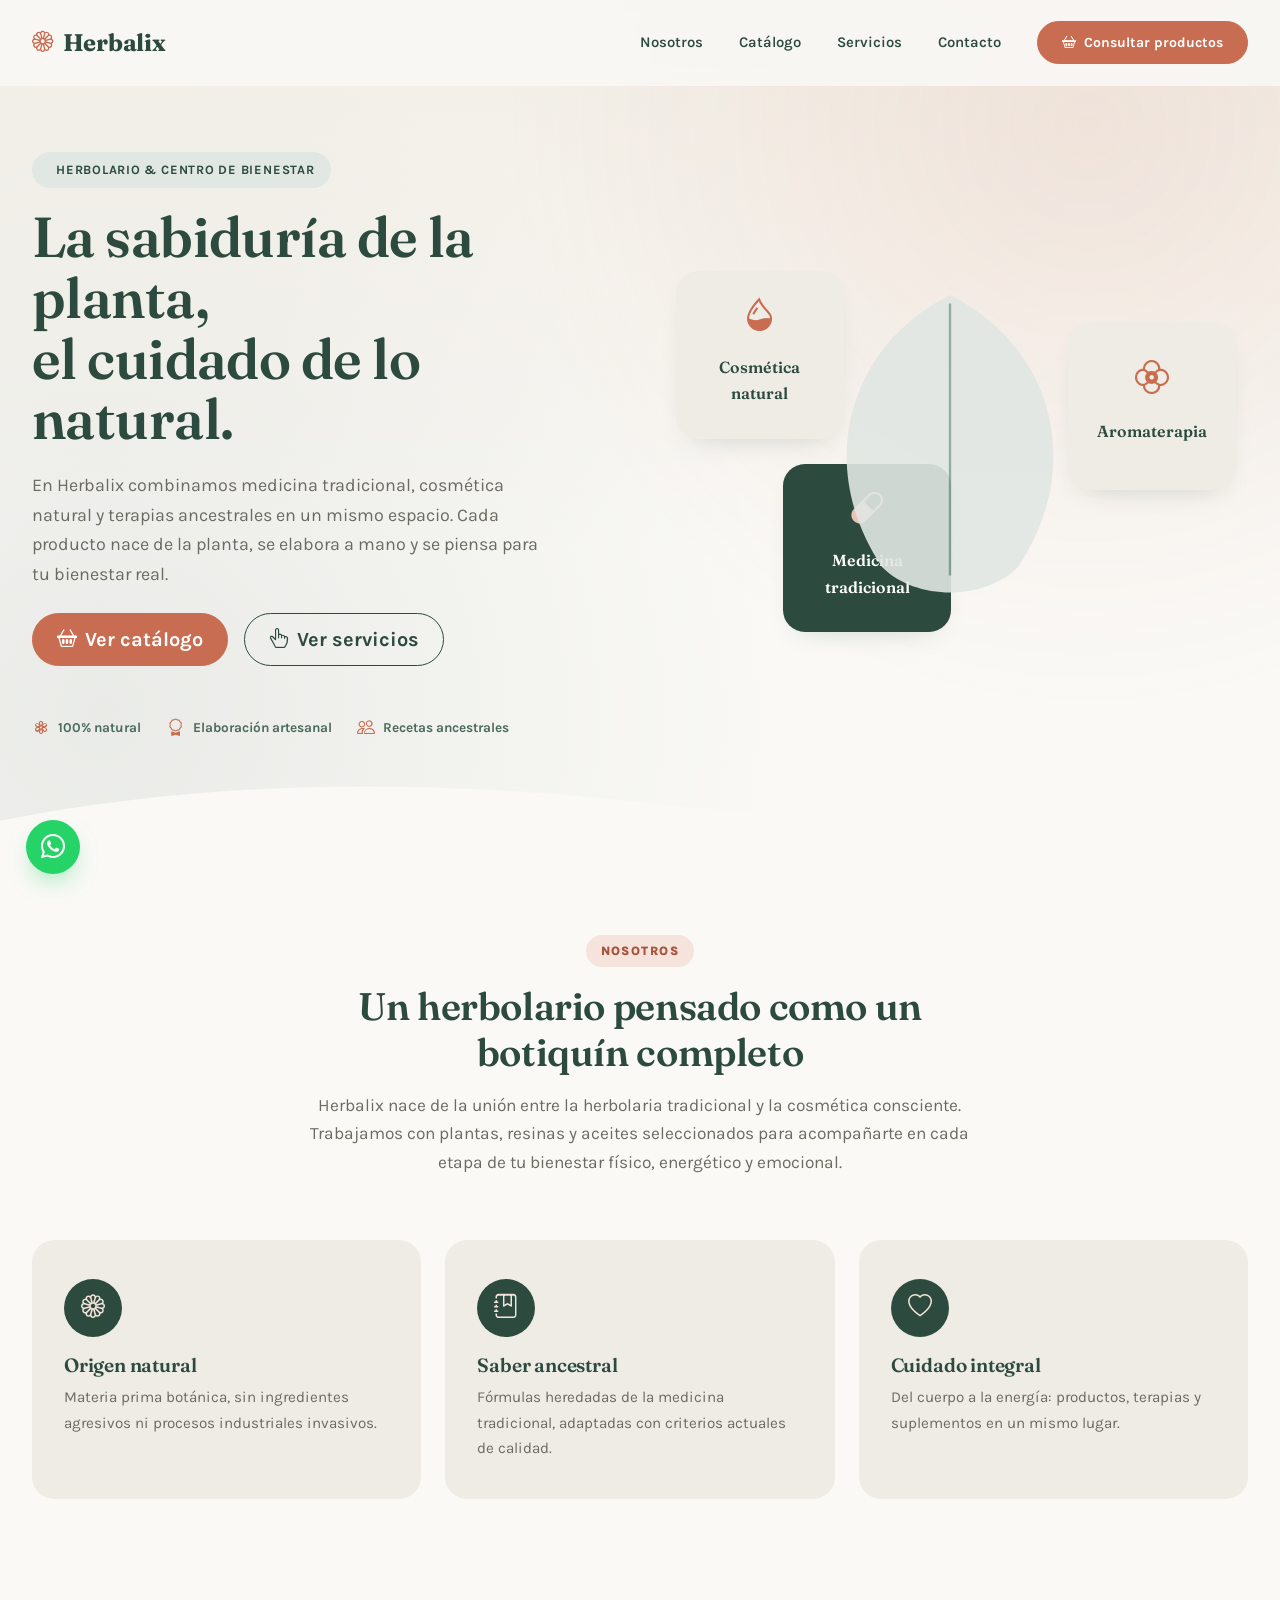
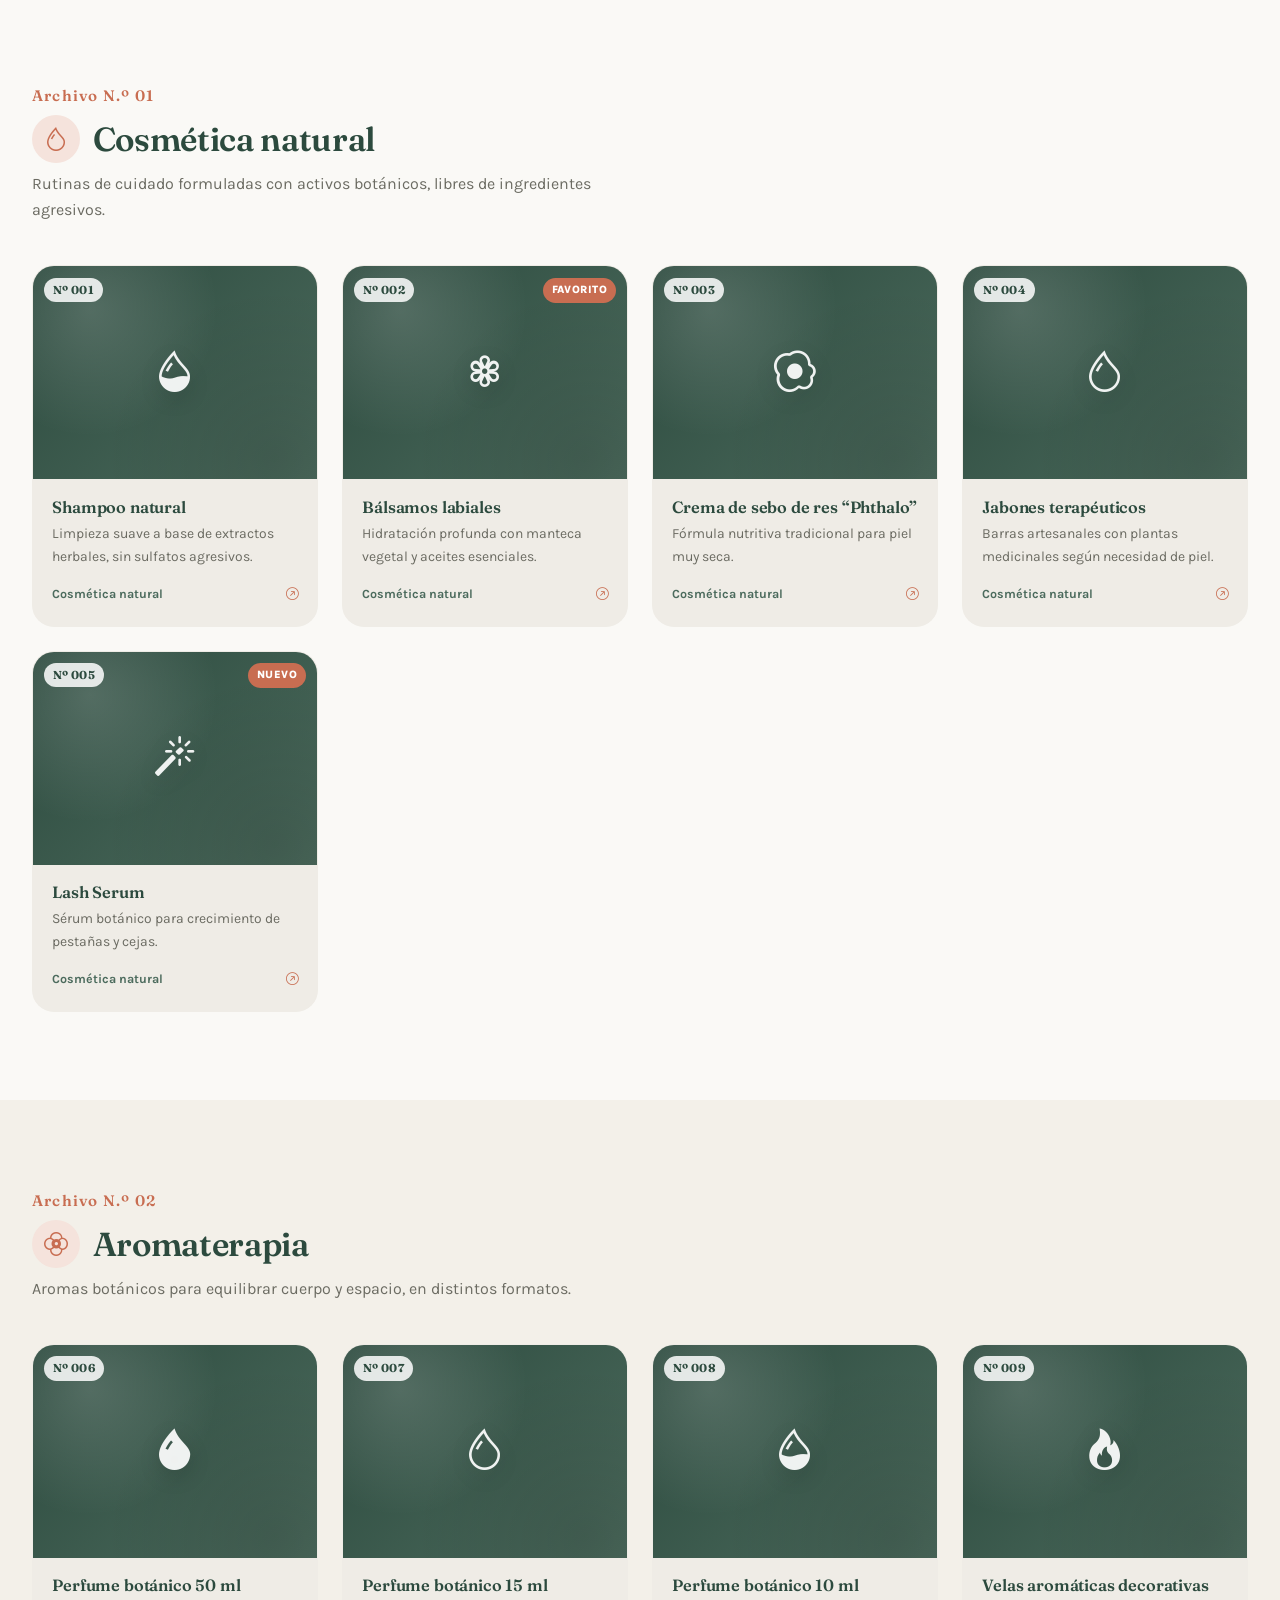
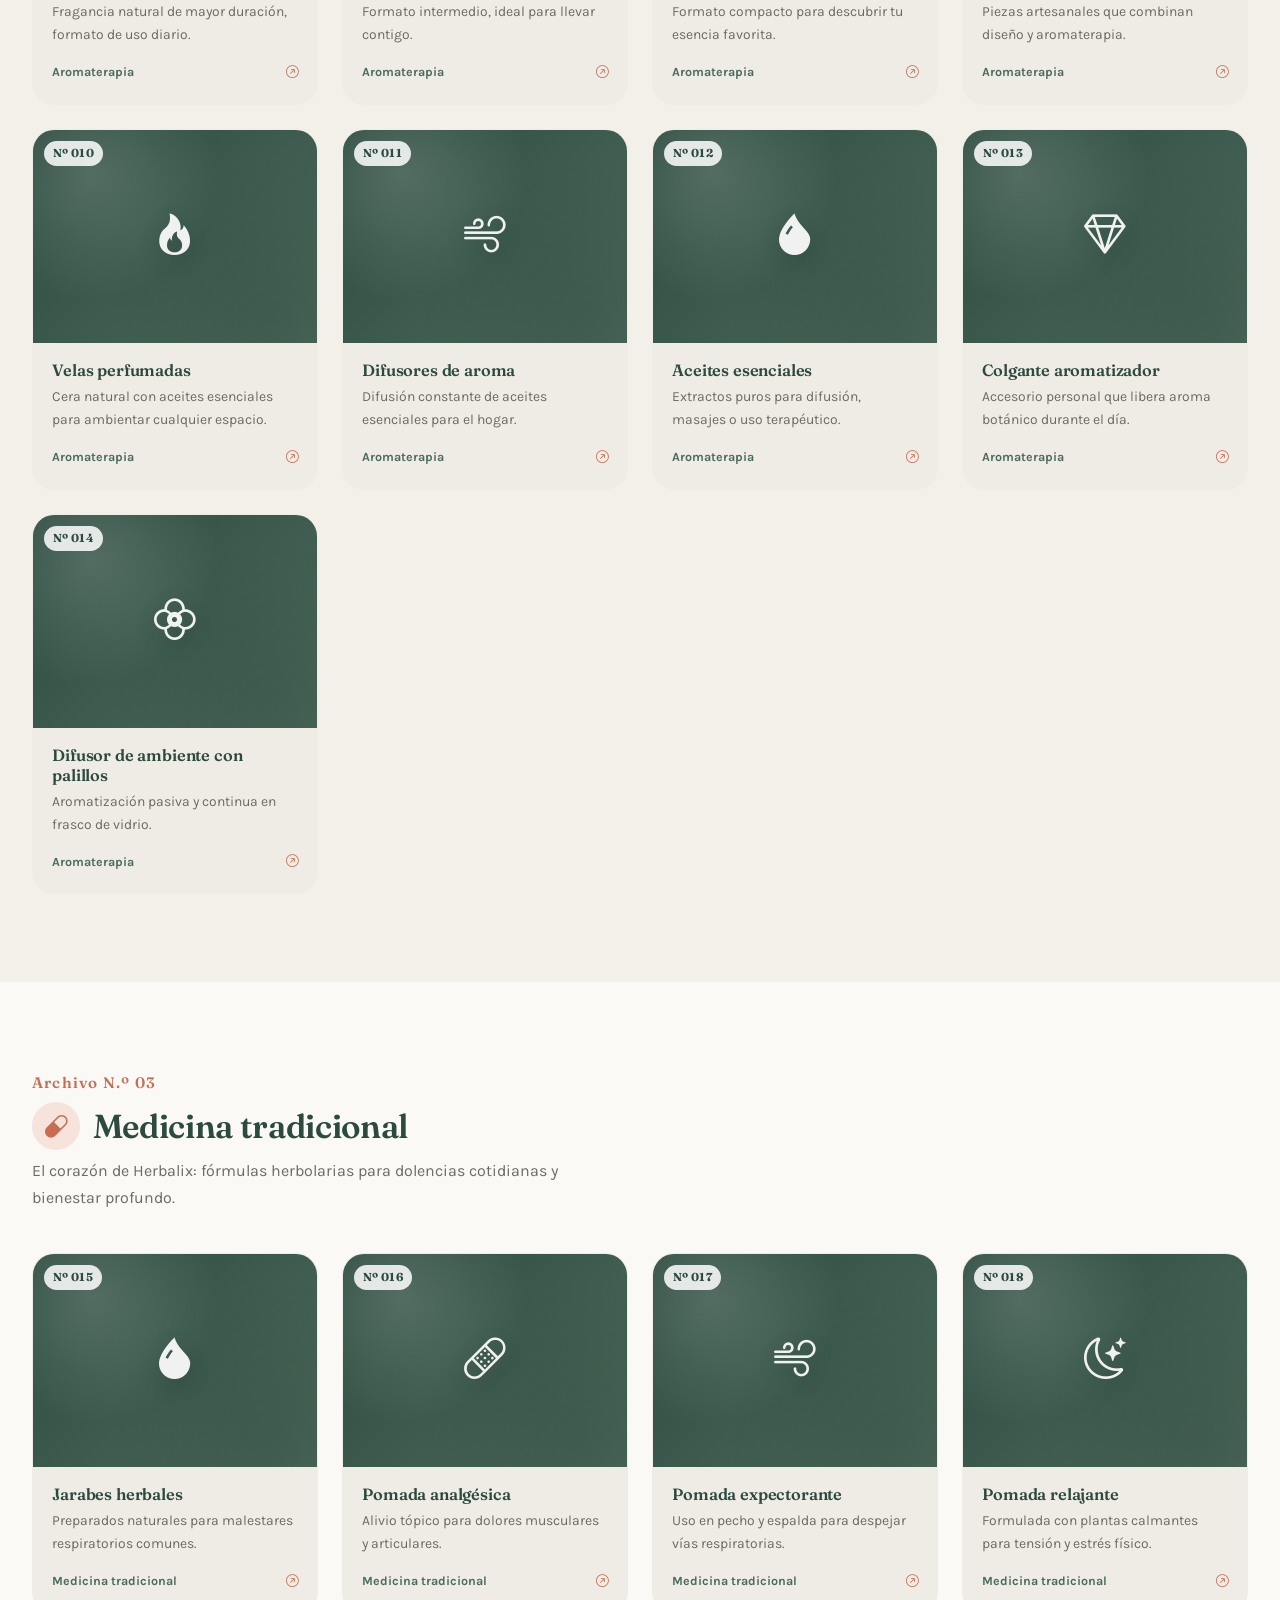
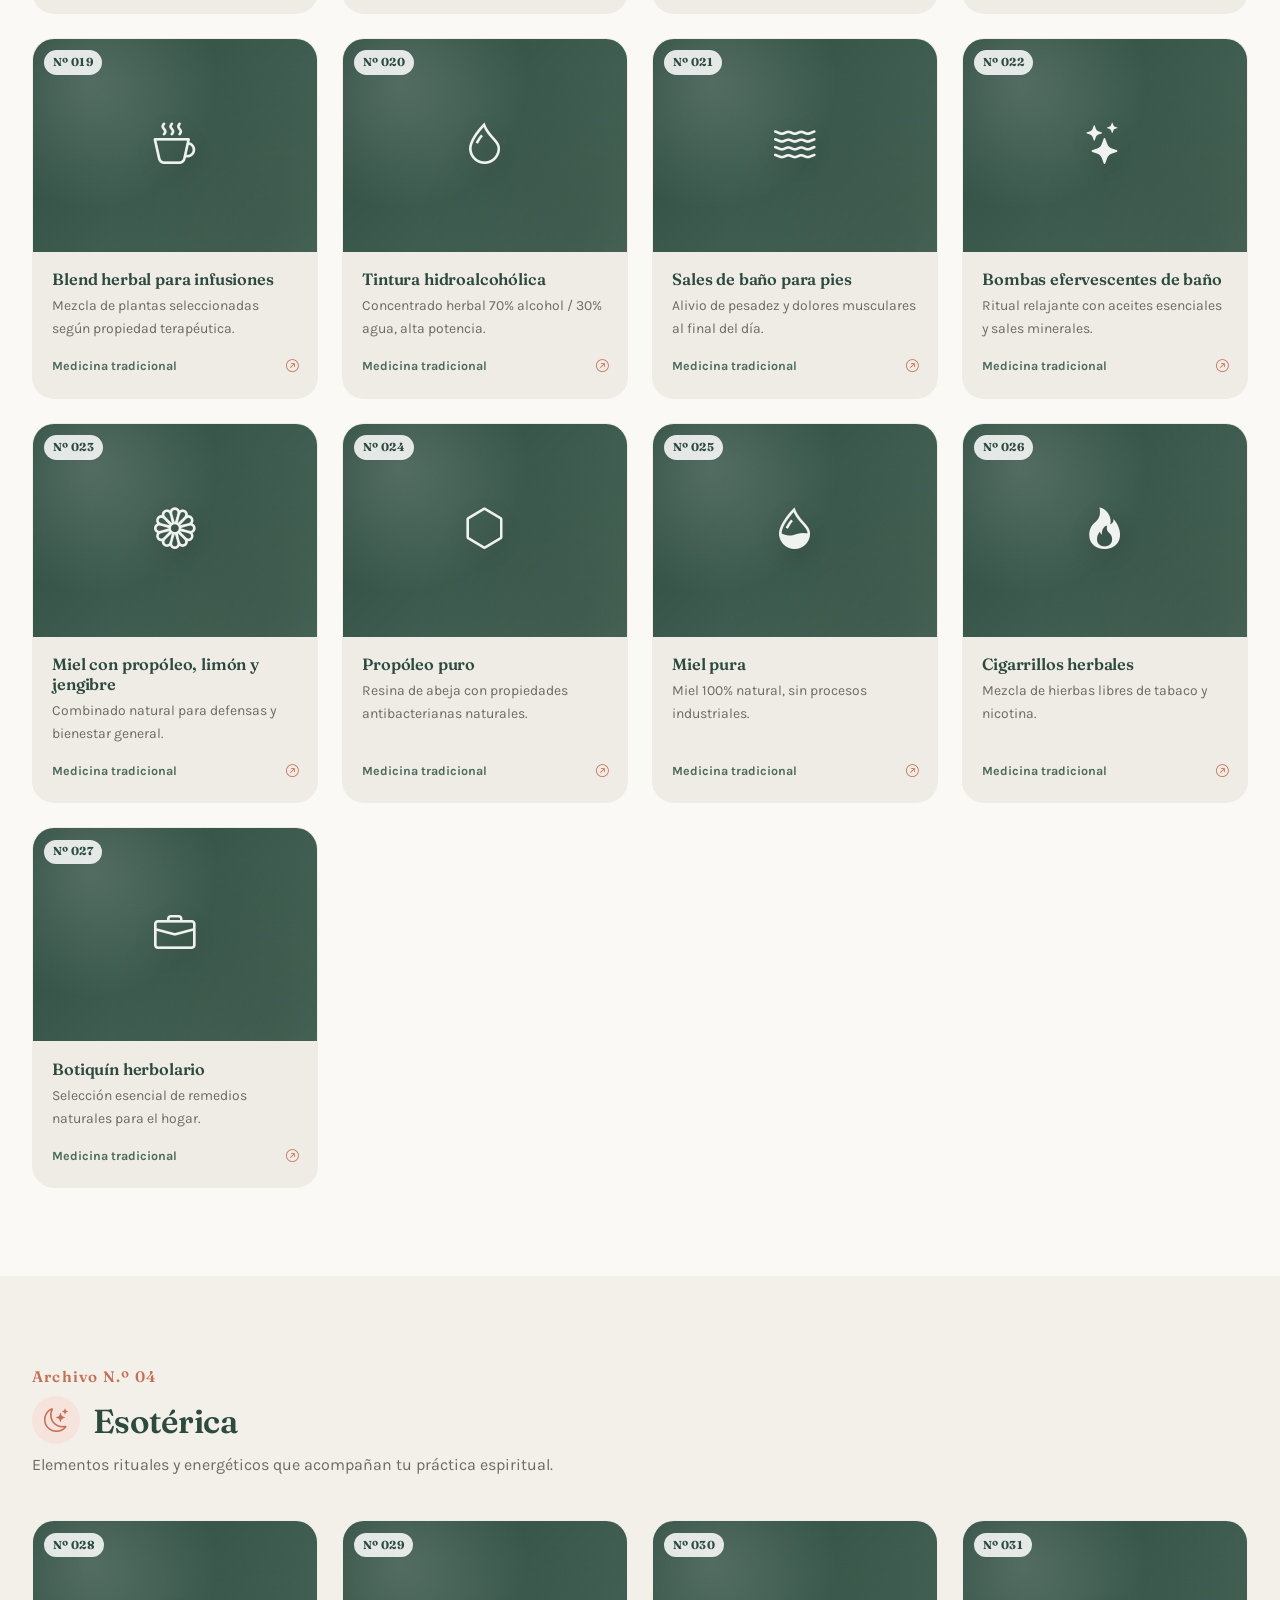
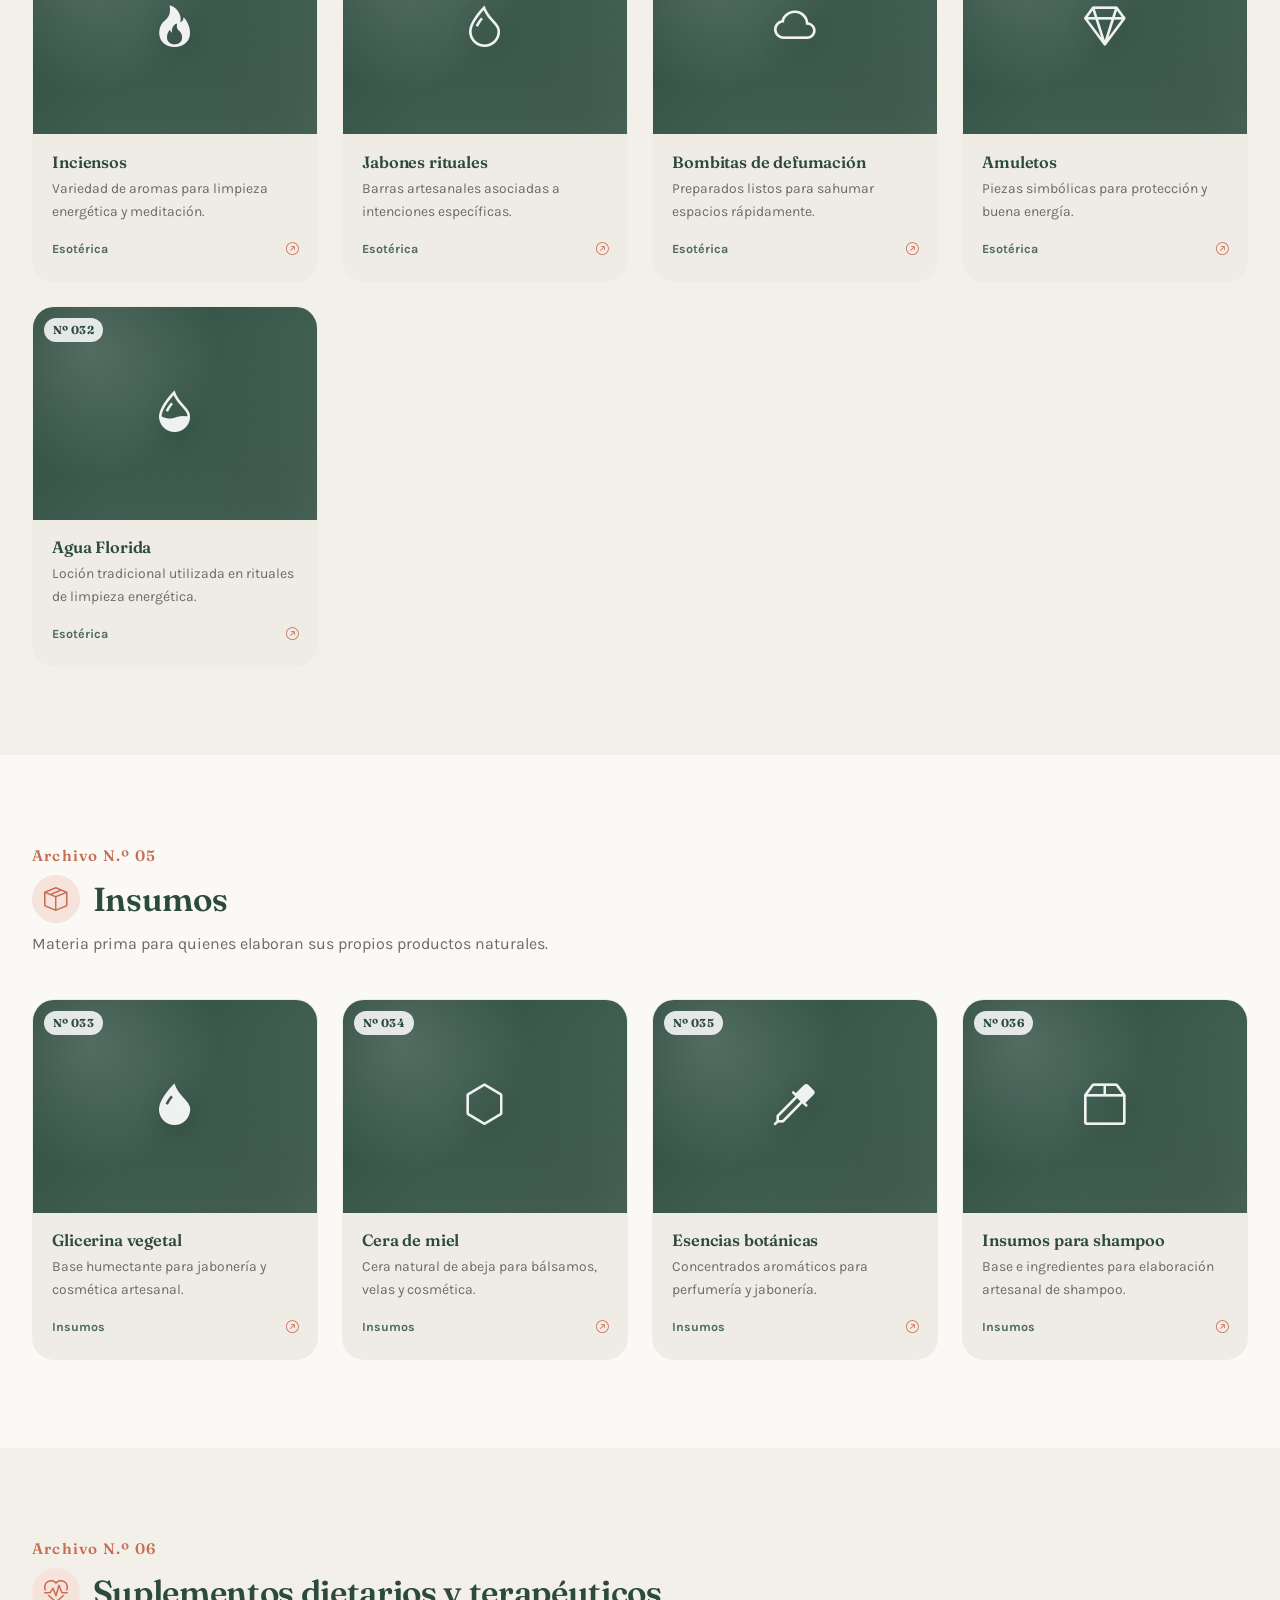
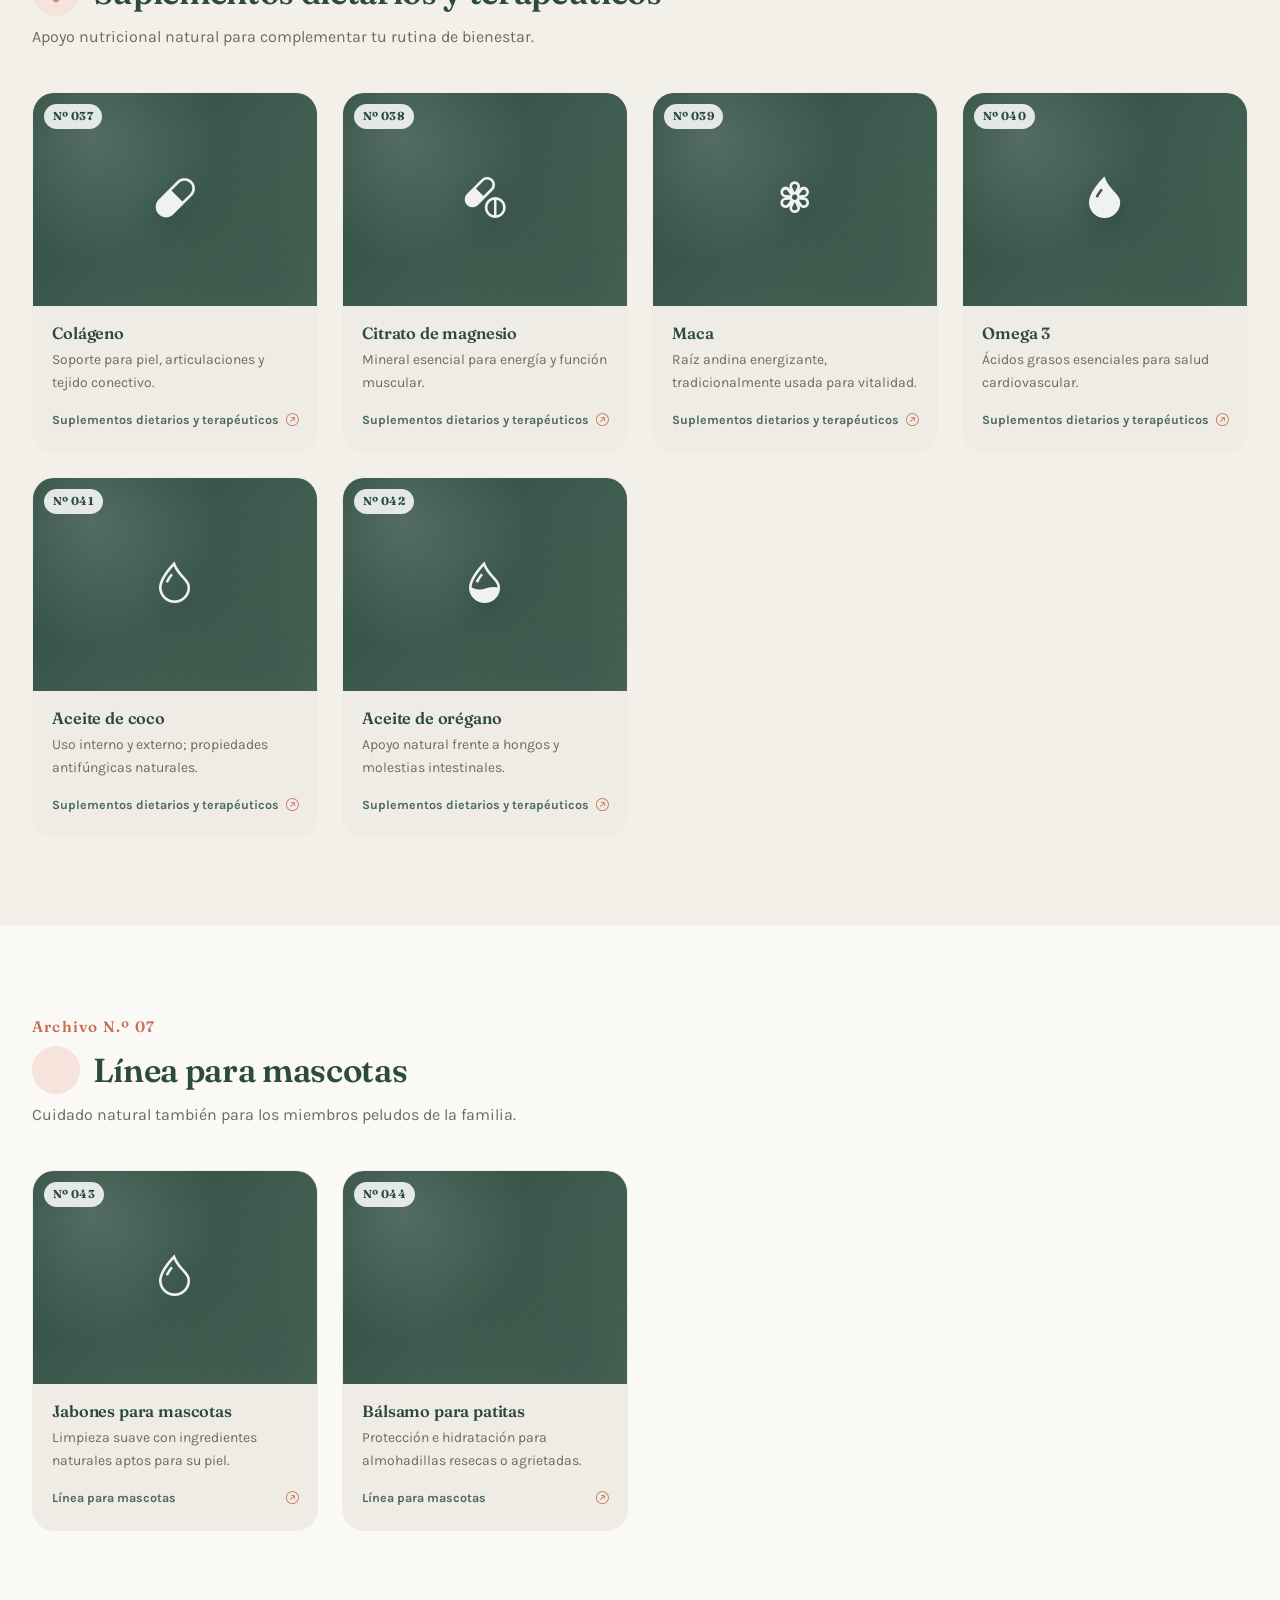
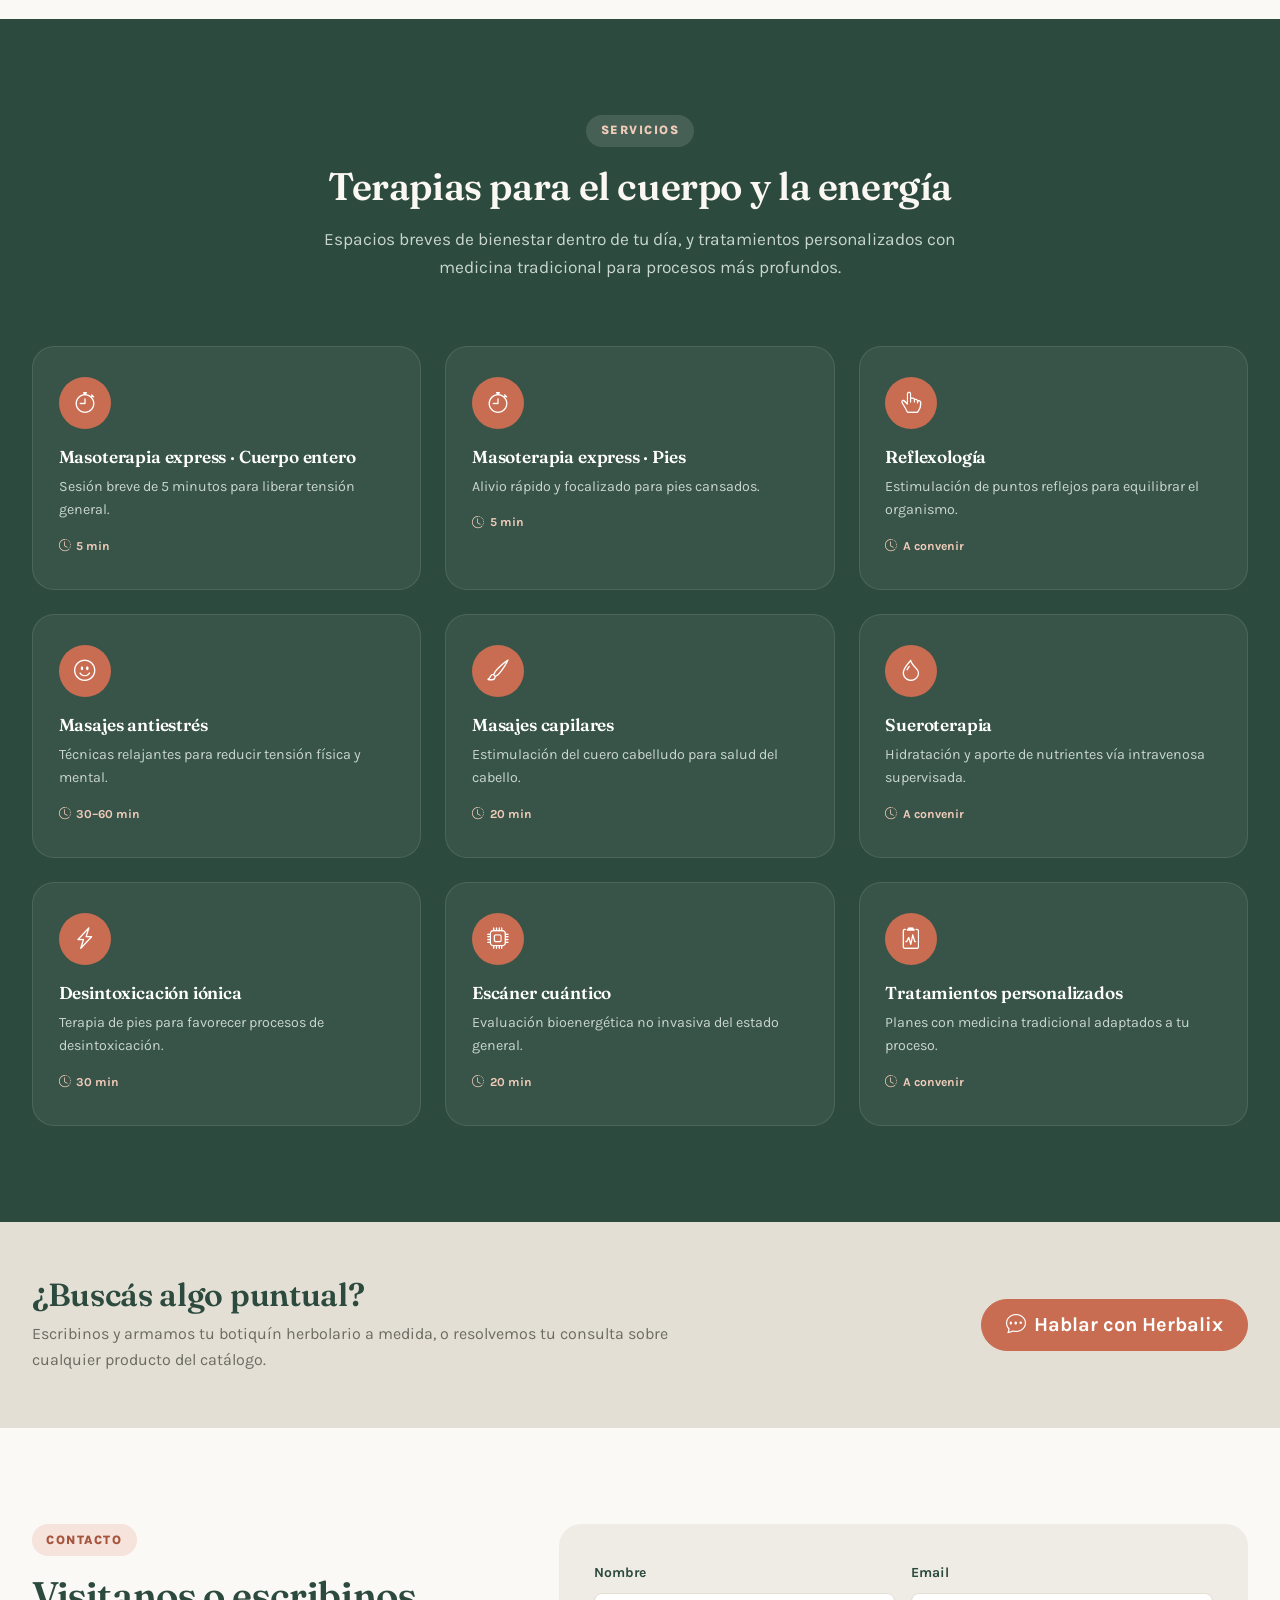
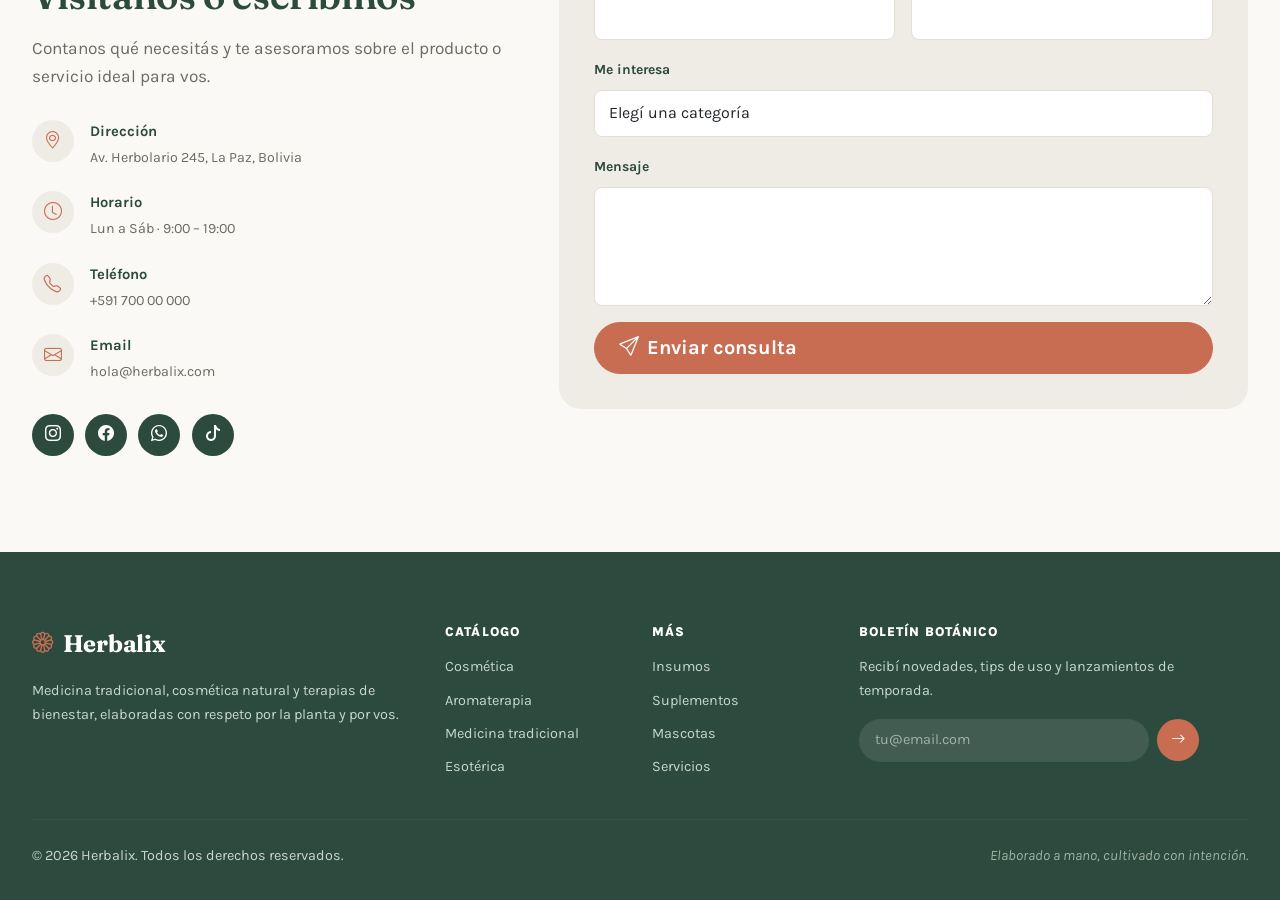
==== index.html @ 6d1c855b "se creo el sitio web una maquetacion" ====
<!DOCTYPE html>
<html lang="es">
<head>
<meta charset="UTF-8">
<meta name="viewport" content="width=device-width, initial-scale=1.0">
<title>Herbalix — Medicina Tradicional &amp; Cosmética Natural</title>
<meta name="description" content="Herbalix: cosmética natural, aromaterapia, medicina tradicional, esotérica y suplementos. Un herbolario integral para tu bienestar.">

<!-- Google Fonts -->
<link rel="preconnect" href="https://fonts.googleapis.com">
<link rel="preconnect" href="https://fonts.gstatic.com" crossorigin>
<link href="https://fonts.googleapis.com/css2?family=Fraunces:opsz,wght@9..144,300;9..144,400;9..144,500;9..144,600;9..144,700;9..144,900&family=Karla:ital,wght@0,300;0,400;0,500;0,600;0,700;1,400&display=swap" rel="stylesheet">

<!-- Bootstrap 5 -->
<link href="https://cdn.jsdelivr.net/npm/bootstrap@5.3.3/dist/css/bootstrap.min.css" rel="stylesheet">
<!-- Bootstrap Icons -->
<link rel="stylesheet" href="https://cdn.jsdelivr.net/npm/bootstrap-icons@1.11.3/font/bootstrap-icons.css">

<!-- Custom styles -->
<link rel="stylesheet" href="css/styles.css">
</head>
<body>

<!-- ============ NAV ============ -->
<nav class="navbar navbar-expand-lg fixed-top hbx-nav" id="mainNav">
  <div class="container">
    <a class="navbar-brand hbx-brand" href="#inicio">
      <i class="bi bi-flower1"></i>
      <span>Herbalix</span>
    </a>
    <button class="navbar-toggler" type="button" data-bs-toggle="collapse" data-bs-target="#navMenu" aria-label="Abrir menú">
      <span class="navbar-toggler-icon"></span>
    </button>
    <div class="collapse navbar-collapse" id="navMenu">
      <ul class="navbar-nav ms-auto align-items-lg-center gap-lg-1">
        <li class="nav-item"><a class="nav-link" href="#nosotros">Nosotros</a></li>
        <li class="nav-item dropdown">
          <a class="nav-link dropdown-toggle" href="#" role="button" data-bs-toggle="dropdown" aria-expanded="false">Catálogo</a>
          <ul class="dropdown-menu hbx-dropdown">
            <li><a class="dropdown-item" href="#cosmetica"><i class="bi bi-droplet"></i> Cosmética natural</a></li>
            <li><a class="dropdown-item" href="#aromaterapia"><i class="bi bi-flower2"></i> Aromaterapia</a></li>
            <li><a class="dropdown-item" href="#medicina"><i class="bi bi-capsule"></i> Medicina tradicional</a></li>
            <li><a class="dropdown-item" href="#esoterica"><i class="bi bi-moon-stars"></i> Esotérica</a></li>
            <li><a class="dropdown-item" href="#insumos"><i class="bi bi-box-seam"></i> Insumos</a></li>
            <li><a class="dropdown-item" href="#suplementos"><i class="bi bi-heart-pulse"></i> Suplementos</a></li>
            <li><a class="dropdown-item" href="#mascotas"><i class="bi bi-paw"></i> Mascotas</a></li>
          </ul>
        </li>
        <li class="nav-item"><a class="nav-link" href="#servicios">Servicios</a></li>
        <li class="nav-item"><a class="nav-link" href="#contacto">Contacto</a></li>
        <li class="nav-item ms-lg-3">
          <a class="btn hbx-btn-accent btn-sm" href="#contacto">
            <i class="bi bi-basket2"></i> Consultar productos
          </a>
        </li>
      </ul>
    </div>
  </div>
</nav>

<!-- ============ HERO ============ -->
<header class="hbx-hero" id="inicio">
  <div class="hbx-hero-texture" aria-hidden="true"></div>
  <div class="container hbx-hero-inner">
    <div class="row align-items-center gy-5">
      <div class="col-lg-6" data-reveal>
        <span class="hbx-eyebrow"><i class="bi bi-leaf"></i> Herbolario &amp; centro de bienestar</span>
        <h1 class="hbx-hero-title">La sabiduría de la planta,<br> el cuidado de lo natural.</h1>
        <p class="hbx-hero-text">
          En Herbalix combinamos medicina tradicional, cosmética natural y terapias ancestrales
          en un mismo espacio. Cada producto nace de la planta, se elabora a mano y se piensa
          para tu bienestar real.
        </p>
        <div class="d-flex flex-wrap gap-3 mt-4">
          <a href="#cosmetica" class="btn hbx-btn-accent btn-lg">
            <i class="bi bi-basket2"></i> Ver catálogo
          </a>
          <a href="#servicios" class="btn hbx-btn-outline btn-lg">
            <i class="bi bi-hand-index-thumb"></i> Ver servicios
          </a>
        </div>
        <div class="hbx-trustbar mt-5">
          <div><i class="bi bi-flower3"></i><span>100% natural</span></div>
          <div><i class="bi bi-award"></i><span>Elaboración artesanal</span></div>
          <div><i class="bi bi-people"></i><span>Recetas ancestrales</span></div>
        </div>
      </div>
      <div class="col-lg-6" data-reveal data-reveal-delay="1">
        <div class="hbx-hero-visual">
          <div class="hbx-hero-card hbx-card-1">
            <i class="bi bi-droplet-half"></i>
            <p>Cosmética<br>natural</p>
          </div>
          <div class="hbx-hero-card hbx-card-2">
            <i class="bi bi-capsule"></i>
            <p>Medicina<br>tradicional</p>
          </div>
          <div class="hbx-hero-card hbx-card-3">
            <i class="bi bi-flower2"></i>
            <p>Aromaterapia</p>
          </div>
          <svg class="hbx-hero-leaf" viewBox="0 0 200 200" aria-hidden="true">
            <path d="M100 10 C 40 40, 20 110, 60 170 C 80 190, 120 190, 140 170 C 180 110, 160 40, 100 10 Z" />
            <path d="M100 15 C 100 60, 100 120, 100 175" class="hbx-leaf-vein"/>
          </svg>
        </div>
      </div>
    </div>
  </div>
  <svg class="hbx-hero-wave" viewBox="0 0 1440 90" preserveAspectRatio="none" aria-hidden="true">
    <path d="M0,64 C240,10 480,10 720,40 C960,70 1200,70 1440,30 L1440,90 L0,90 Z"></path>
  </svg>
</header>

<!-- ============ NOSOTROS ============ -->
<section class="hbx-section" id="nosotros">
  <div class="container">
    <div class="row justify-content-center text-center mb-5" data-reveal>
      <div class="col-lg-7">
        <span class="hbx-tag">Nosotros</span>
        <h2 class="hbx-h2">Un herbolario pensado como un botiquín completo</h2>
        <p class="hbx-lead">
          Herbalix nace de la unión entre la herbolaria tradicional y la cosmética consciente.
          Trabajamos con plantas, resinas y aceites seleccionados para acompañarte en cada
          etapa de tu bienestar físico, energético y emocional.
        </p>
      </div>
    </div>
    <div class="row g-4">
      <div class="col-md-4" data-reveal>
        <div class="hbx-pillar">
          <div class="hbx-pillar-icon"><i class="bi bi-flower1"></i></div>
          <h3>Origen natural</h3>
          <p>Materia prima botánica, sin ingredientes agresivos ni procesos industriales invasivos.</p>
        </div>
      </div>
      <div class="col-md-4" data-reveal data-reveal-delay="1">
        <div class="hbx-pillar">
          <div class="hbx-pillar-icon"><i class="bi bi-journal-bookmark"></i></div>
          <h3>Saber ancestral</h3>
          <p>Fórmulas heredadas de la medicina tradicional, adaptadas con criterios actuales de calidad.</p>
        </div>
      </div>
      <div class="col-md-4" data-reveal data-reveal-delay="2">
        <div class="hbx-pillar">
          <div class="hbx-pillar-icon"><i class="bi bi-heart"></i></div>
          <h3>Cuidado integral</h3>
          <p>Del cuerpo a la energía: productos, terapias y suplementos en un mismo lugar.</p>
        </div>
      </div>
    </div>
  </div>
</section>

<!-- ============ CATEGORY SECTIONS (rendered by JS) ============ -->
<main id="catalogo"></main>

<!-- ============ SERVICIOS ============ -->
<section class="hbx-section hbx-section-dark" id="servicios">
  <div class="container">
    <div class="row justify-content-center text-center mb-5" data-reveal>
      <div class="col-lg-7">
        <span class="hbx-tag hbx-tag-light">Servicios</span>
        <h2 class="hbx-h2 hbx-h2-light">Terapias para el cuerpo y la energía</h2>
        <p class="hbx-lead hbx-lead-light">
          Espacios breves de bienestar dentro de tu día, y tratamientos personalizados
          con medicina tradicional para procesos más profundos.
        </p>
      </div>
    </div>
    <div id="servicesGrid" class="row g-4"></div>
  </div>
</section>

<!-- ============ CTA / NEWSLETTER ============ -->
<section class="hbx-cta">
  <div class="container">
    <div class="row align-items-center g-4">
      <div class="col-lg-7" data-reveal>
        <h2 class="hbx-h2-cta">¿Buscás algo puntual?</h2>
        <p class="mb-0">Escribinos y armamos tu botiquín herbolario a medida, o resolvemos tu consulta sobre cualquier producto del catálogo.</p>
      </div>
      <div class="col-lg-5 text-lg-end" data-reveal data-reveal-delay="1">
        <a href="#contacto" class="btn hbx-btn-accent btn-lg"><i class="bi bi-chat-dots"></i> Hablar con Herbalix</a>
      </div>
    </div>
  </div>
</section>

<!-- ============ CONTACTO ============ -->
<section class="hbx-section" id="contacto">
  <div class="container">
    <div class="row g-5">
      <div class="col-lg-5" data-reveal>
        <span class="hbx-tag">Contacto</span>
        <h2 class="hbx-h2">Visitanos o escribinos</h2>
        <p class="hbx-lead">Contanos qué necesitás y te asesoramos sobre el producto o servicio ideal para vos.</p>

        <ul class="hbx-contact-list">
          <li><i class="bi bi-geo-alt"></i><div><strong>Dirección</strong><span>Av. Herbolario 245, La Paz, Bolivia</span></div></li>
          <li><i class="bi bi-clock"></i><div><strong>Horario</strong><span>Lun a Sáb · 9:00 – 19:00</span></div></li>
          <li><i class="bi bi-telephone"></i><div><strong>Teléfono</strong><span>+591 700 00 000</span></div></li>
          <li><i class="bi bi-envelope"></i><div><strong>Email</strong><span>hola@herbalix.com</span></div></li>
        </ul>

        <div class="hbx-social">
          <a href="#" aria-label="Instagram"><i class="bi bi-instagram"></i></a>
          <a href="#" aria-label="Facebook"><i class="bi bi-facebook"></i></a>
          <a href="#" aria-label="WhatsApp"><i class="bi bi-whatsapp"></i></a>
          <a href="#" aria-label="TikTok"><i class="bi bi-tiktok"></i></a>
        </div>
      </div>

      <div class="col-lg-7" data-reveal data-reveal-delay="1">
        <form class="hbx-form" id="contactForm" novalidate>
          <div class="row g-3">
            <div class="col-md-6">
              <label class="form-label" for="nombre">Nombre</label>
              <input type="text" class="form-control" id="nombre" required>
              <div class="invalid-feedback">Contanos tu nombre.</div>
            </div>
            <div class="col-md-6">
              <label class="form-label" for="email">Email</label>
              <input type="email" class="form-control" id="email" required>
              <div class="invalid-feedback">Ingresá un email válido.</div>
            </div>
            <div class="col-12">
              <label class="form-label" for="interes">Me interesa</label>
              <select class="form-select" id="interes">
                <option selected>Elegí una categoría</option>
                <option>Cosmética natural</option>
                <option>Aromaterapia</option>
                <option>Medicina tradicional</option>
                <option>Esotérica</option>
                <option>Suplementos</option>
                <option>Servicios / terapias</option>
                <option>Otro</option>
              </select>
            </div>
            <div class="col-12">
              <label class="form-label" for="mensaje">Mensaje</label>
              <textarea class="form-control" id="mensaje" rows="4" required></textarea>
              <div class="invalid-feedback">Escribinos tu consulta.</div>
            </div>
            <div class="col-12">
              <button type="submit" class="btn hbx-btn-accent btn-lg w-100 w-md-auto">
                <i class="bi bi-send"></i> Enviar consulta
              </button>
              <p class="hbx-form-success mt-3 d-none" id="formSuccess">
                <i class="bi bi-check-circle"></i> ¡Gracias! Recibimos tu mensaje y te contactaremos a la brevedad.
              </p>
            </div>
          </div>
        </form>
      </div>
    </div>
  </div>
</section>

<!-- ============ FOOTER ============ -->
<footer class="hbx-footer">
  <div class="container">
    <div class="row gy-4">
      <div class="col-lg-4">
        <a class="hbx-brand hbx-brand-footer" href="#inicio"><i class="bi bi-flower1"></i><span>Herbalix</span></a>
        <p class="mt-3">Medicina tradicional, cosmética natural y terapias de bienestar, elaboradas con respeto por la planta y por vos.</p>
      </div>
      <div class="col-6 col-lg-2">
        <h6>Catálogo</h6>
        <ul>
          <li><a href="#cosmetica">Cosmética</a></li>
          <li><a href="#aromaterapia">Aromaterapia</a></li>
          <li><a href="#medicina">Medicina tradicional</a></li>
          <li><a href="#esoterica">Esotérica</a></li>
        </ul>
      </div>
      <div class="col-6 col-lg-2">
        <h6>Más</h6>
        <ul>
          <li><a href="#insumos">Insumos</a></li>
          <li><a href="#suplementos">Suplementos</a></li>
          <li><a href="#mascotas">Mascotas</a></li>
          <li><a href="#servicios">Servicios</a></li>
        </ul>
      </div>
      <div class="col-lg-4">
        <h6>Boletín botánico</h6>
        <p>Recibí novedades, tips de uso y lanzamientos de temporada.</p>
        <form class="hbx-newsletter" id="newsletterForm">
          <input type="email" placeholder="tu@email.com" required aria-label="Email para boletín">
          <button type="submit"><i class="bi bi-arrow-right"></i></button>
        </form>
      </div>
    </div>
    <hr>
    <div class="d-flex flex-column flex-md-row justify-content-between align-items-center gap-2">
      <span>© <span id="year"></span> Herbalix. Todos los derechos reservados.</span>
      <span class="hbx-footer-note">Elaborado a mano, cultivado con intención.</span>
    </div>
  </div>
</footer>

<!-- Back to top -->
<button id="backToTop" class="hbx-back-top" aria-label="Volver arriba"><i class="bi bi-arrow-up"></i></button>

<!-- WhatsApp float -->
<a href="#" class="hbx-whatsapp" aria-label="Escribinos por WhatsApp"><i class="bi bi-whatsapp"></i></a>

<!-- Bootstrap JS -->
<script src="https://cdn.jsdelivr.net/npm/bootstrap@5.3.3/dist/js/bootstrap.bundle.min.js"></script>
<script src="js/script.js"></script>
</body>
</html>
---- css/styles.css ----
/* =====================================================
   HERBALIX — Design tokens
   ===================================================== */
:root{
  --hbx-bg:            #FAF9F6;
  --hbx-bg-alt:        #F3F0E9;
  --hbx-primary:       #2C4A3E;
  --hbx-primary-70:    #4C6B5D;
  --hbx-primary-40:    #8CA599;
  --hbx-primary-15:    #E1E7E3;
  --hbx-accent:        #C86D51;
  --hbx-accent-dark:   #A6543C;
  --hbx-accent-15:     #F5E3DC;
  --hbx-card:          #EFECE6;
  --hbx-card-deep:     #E4DFD5;
  --hbx-text:          #2B2B2B;
  --hbx-text-muted:    #6B6B62;

  --font-display: "Fraunces", "Georgia", serif;
  --font-body: "Karla", "Segoe UI", sans-serif;

  --radius-lg: 22px;
  --radius-md: 14px;
  --radius-sm: 8px;
  --shadow-soft: 0 20px 40px -24px rgba(44,74,62,0.35);
  --shadow-card: 0 12px 30px -18px rgba(44,74,62,0.28);
}

*{ box-sizing: border-box; }

html{ scroll-behavior: smooth; }

body{
  font-family: var(--font-body);
  background: var(--hbx-bg);
  color: var(--hbx-text);
  font-size: 1rem;
  line-height: 1.65;
  -webkit-font-smoothing: antialiased;
}

h1, h2, h3, h4, .hbx-brand{
  font-family: var(--font-display);
  color: var(--hbx-primary);
  font-weight: 600;
  letter-spacing: -0.01em;
}

a{ text-decoration: none; color: inherit; }

::selection{ background: var(--hbx-accent-15); color: var(--hbx-accent-dark); }

:focus-visible{
  outline: 2.5px solid var(--hbx-accent);
  outline-offset: 3px;
  border-radius: 4px;
}

.container{ max-width: 1240px; }

/* =====================================================
   REVEAL ON SCROLL
   ===================================================== */
[data-reveal]{
  opacity: 0;
  transform: translateY(26px);
  transition: opacity .8s cubic-bezier(.2,.7,.3,1), transform .8s cubic-bezier(.2,.7,.3,1);
}
[data-reveal].is-visible{ opacity: 1; transform: translateY(0); }
[data-reveal-delay="1"]{ transition-delay: .12s; }
[data-reveal-delay="2"]{ transition-delay: .24s; }
[data-reveal-delay="3"]{ transition-delay: .36s; }

@media (prefers-reduced-motion: reduce){
  [data-reveal]{ opacity: 1; transform: none; transition: none; }
  html{ scroll-behavior: auto; }
}

/* =====================================================
   NAVBAR
   ===================================================== */
.hbx-nav{
  background: rgba(250,249,246,0.86);
  backdrop-filter: blur(10px);
  -webkit-backdrop-filter: blur(10px);
  border-bottom: 1px solid transparent;
  transition: all .35s ease;
  padding: 1.1rem 0;
}
.hbx-nav.scrolled{
  background: rgba(250,249,246,0.97);
  border-bottom-color: var(--hbx-primary-15);
  padding: .6rem 0;
  box-shadow: 0 8px 24px -18px rgba(44,74,62,0.4);
}
.hbx-brand{
  display: inline-flex; align-items: center; gap: .55rem;
  font-size: 1.5rem; font-weight: 700; color: var(--hbx-primary) !important;
}
.hbx-brand i{ color: var(--hbx-accent); font-size: 1.35rem; }

.hbx-nav .nav-link{
  font-family: var(--font-body);
  font-weight: 600;
  font-size: .93rem;
  color: var(--hbx-primary);
  padding: .5rem 1rem !important;
  position: relative;
}
.hbx-nav .nav-link::after{
  content:"";
  position:absolute; left: 1rem; right: 1rem; bottom: .15rem; height: 2px;
  background: var(--hbx-accent);
  transform: scaleX(0); transform-origin: left;
  transition: transform .3s ease;
}
.hbx-nav .nav-link:hover::after,
.hbx-nav .nav-link:focus-visible::after{ transform: scaleX(1); }

.hbx-dropdown{
  border: none; border-radius: var(--radius-md);
  box-shadow: var(--shadow-soft);
  padding: .5rem;
}
.hbx-dropdown .dropdown-item{
  border-radius: var(--radius-sm);
  padding: .55rem .8rem;
  font-weight: 500;
  display: flex; align-items: center; gap: .6rem;
}
.hbx-dropdown .dropdown-item i{ color: var(--hbx-accent); }
.hbx-dropdown .dropdown-item:hover{ background: var(--hbx-card); color: var(--hbx-primary); }

/* Buttons */
.hbx-btn-accent{
  background: var(--hbx-accent);
  border: 1px solid var(--hbx-accent);
  color: #fff !important;
  font-weight: 700;
  border-radius: 999px;
  padding: .65rem 1.5rem;
  display: inline-flex; align-items: center; gap: .5rem;
  transition: all .25s ease;
}
.hbx-btn-accent:hover{
  background: var(--hbx-accent-dark);
  border-color: var(--hbx-accent-dark);
  transform: translateY(-2px);
  box-shadow: 0 14px 26px -14px rgba(168,84,60,0.55);
}
.hbx-btn-outline{
  background: transparent;
  border: 1.5px solid var(--hbx-primary);
  color: var(--hbx-primary) !important;
  font-weight: 700;
  border-radius: 999px;
  padding: .6rem 1.5rem;
  display: inline-flex; align-items: center; gap: .5rem;
  transition: all .25s ease;
}
.hbx-btn-outline:hover{
  background: var(--hbx-primary);
  color: #fff !important;
  transform: translateY(-2px);
}

/* =====================================================
   HERO
   ===================================================== */
.hbx-hero{
  position: relative;
  padding: 9.5rem 0 6rem;
  background: linear-gradient(180deg, #F2EEE6 0%, var(--hbx-bg) 65%);
  overflow: hidden;
}
.hbx-hero-texture{
  position:absolute; inset:0; pointer-events:none;
  background-image: radial-gradient(circle at 85% 15%, rgba(200,109,81,0.10), transparent 45%),
                     radial-gradient(circle at 8% 85%, rgba(44,74,62,0.08), transparent 50%);
}
.hbx-hero-inner{ position: relative; z-index: 2; }

.hbx-eyebrow{
  display:inline-flex; align-items:center; gap:.5rem;
  background: var(--hbx-primary-15);
  color: var(--hbx-primary);
  font-weight: 700; font-size: .8rem;
  letter-spacing: .06em; text-transform: uppercase;
  padding: .45rem 1rem; border-radius: 999px;
}
.hbx-hero-title{
  font-size: clamp(2.3rem, 4.4vw, 3.6rem);
  line-height: 1.08;
  margin: 1.2rem 0 1.3rem;
}
.hbx-hero-text{
  font-size: 1.12rem;
  color: var(--hbx-text-muted);
  max-width: 520px;
}
.hbx-trustbar{
  display:flex; flex-wrap: wrap; gap: 1.6rem;
}
.hbx-trustbar div{
  display:flex; align-items:center; gap:.5rem;
  font-weight: 700; font-size: .85rem; color: var(--hbx-primary-70);
}
.hbx-trustbar i{ color: var(--hbx-accent); font-size:1.1rem; }

.hbx-hero-visual{
  position: relative;
  height: 420px;
  display:flex; align-items:center; justify-content:center;
}
.hbx-hero-leaf{
  position:absolute; width: 340px; height: 340px; opacity:.9;
}
.hbx-hero-leaf path:first-child{ fill: var(--hbx-primary-15); }
.hbx-leaf-vein{ fill:none; stroke: var(--hbx-primary-40); stroke-width: 1.4; }

.hbx-hero-card{
  position:absolute;
  background: var(--hbx-card);
  border-radius: var(--radius-lg);
  box-shadow: var(--shadow-card);
  width: 168px; height: 168px;
  display:flex; flex-direction:column; align-items:center; justify-content:center;
  gap: .7rem;
  text-align:center;
  font-family: var(--font-display); font-weight: 600; color: var(--hbx-primary);
  animation: hbxFloat 6s ease-in-out infinite;
}
.hbx-hero-card i{ font-size: 2.1rem; color: var(--hbx-accent); }
.hbx-card-1{ top: 8%; left: 4%; animation-delay: 0s; }
.hbx-card-2{ bottom: 6%; left: 22%; background: var(--hbx-primary); color:#fff; animation-delay: 1.2s; }
.hbx-card-2 i{ color: #E9C4B5; }
.hbx-card-2 p{ color: #fff; }
.hbx-card-3{ top: 20%; right: 2%; animation-delay: 2.4s; }

@keyframes hbxFloat{
  0%, 100%{ transform: translateY(0px); }
  50%{ transform: translateY(-14px); }
}

.hbx-hero-wave{
  position:absolute; left:0; right:0; bottom:-2px; width:100%; height:70px;
  fill: var(--hbx-bg);
}

/* =====================================================
   SECTION GENERICS
   ===================================================== */
.hbx-section{ padding: 6rem 0; }
.hbx-section-alt{ background: var(--hbx-bg-alt); }
.hbx-section-dark{
  background: var(--hbx-primary);
  color: #EDEAE2;
}
.hbx-tag{
  display:inline-block;
  font-weight: 800; font-size: .78rem; letter-spacing: .12em; text-transform: uppercase;
  color: var(--hbx-accent-dark);
  background: var(--hbx-accent-15);
  padding: .35rem .9rem; border-radius: 999px;
  margin-bottom: 1rem;
}
.hbx-tag-light{ background: rgba(255,255,255,0.12); color: #F1CBB9; }
.hbx-h2{ font-size: clamp(1.7rem, 3vw, 2.4rem); margin-bottom: 1rem; }
.hbx-h2-light{ color: #FBF7F2; }
.hbx-lead{ color: var(--hbx-text-muted); font-size: 1.08rem; }
.hbx-lead-light{ color: #C9D6CE; }

.hbx-pillar{
  background: var(--hbx-card);
  border-radius: var(--radius-lg);
  padding: 2.4rem 2rem;
  height: 100%;
  transition: transform .3s ease, box-shadow .3s ease;
}
.hbx-pillar:hover{ transform: translateY(-6px); box-shadow: var(--shadow-card); }
.hbx-pillar-icon{
  width: 58px; height: 58px; border-radius: 50%;
  background: var(--hbx-primary);
  color: var(--hbx-accent-15);
  display:flex; align-items:center; justify-content:center;
  font-size: 1.5rem; margin-bottom: 1.1rem;
}
.hbx-pillar h3{ font-size: 1.2rem; margin-bottom: .5rem; }
.hbx-pillar p{ color: var(--hbx-text-muted); margin: 0; font-size: .95rem; }

/* =====================================================
   CATEGORY BLOCK (rendered by JS)
   ===================================================== */
.hbx-category{ padding: 5.5rem 0; }
.hbx-category:nth-of-type(even){ background: var(--hbx-bg-alt); }

.hbx-category-head{
  display:flex; flex-wrap:wrap; align-items:flex-end; justify-content:space-between;
  gap: 1.5rem; margin-bottom: 2.6rem;
}
.hbx-category-number{
  font-family: var(--font-display);
  font-size: .95rem; font-weight: 600; color: var(--hbx-accent);
  letter-spacing: .08em;
}
.hbx-category-title{
  display:flex; align-items:center; gap: .8rem;
  font-size: clamp(1.5rem, 2.6vw, 2.1rem);
  margin: .35rem 0 .5rem;
}
.hbx-category-title i{
  font-size: 1.5rem; color: var(--hbx-accent);
  width: 48px; height: 48px; flex: none;
  display:flex; align-items:center; justify-content:center;
  background: var(--hbx-accent-15); border-radius: 50%;
}
.hbx-category-desc{ color: var(--hbx-text-muted); max-width: 560px; margin: 0; }

/* Product cards */
.hbx-product-card{
  background: var(--hbx-card);
  border-radius: var(--radius-lg);
  overflow: hidden;
  height: 100%;
  display:flex; flex-direction:column;
  transition: transform .35s ease, box-shadow .35s ease;
  border: 1px solid transparent;
}
.hbx-product-card:hover{
  transform: translateY(-8px);
  box-shadow: var(--shadow-card);
  border-color: var(--hbx-primary-15);
}
.hbx-product-visual{
  position: relative;
  aspect-ratio: 4/3;
  display:flex; align-items:center; justify-content:center;
  overflow: hidden;
}
.hbx-product-visual i{
  font-size: 2.6rem;
  color: rgba(255,255,255,0.92);
  position: relative; z-index: 2;
  filter: drop-shadow(0 6px 10px rgba(0,0,0,0.15));
}
.hbx-product-visual::before{
  content:"";
  position:absolute; inset:0;
  background-image:
    radial-gradient(circle at 20% 20%, rgba(255,255,255,0.16), transparent 45%),
    radial-gradient(circle at 85% 90%, rgba(0,0,0,0.12), transparent 55%);
}
.hbx-product-index{
  position:absolute; top: .7rem; left: .7rem; z-index:3;
  font-family: var(--font-display);
  font-size: .72rem; font-weight: 700;
  background: rgba(255,255,255,0.85);
  color: var(--hbx-primary);
  padding: .18rem .55rem;
  border-radius: 999px;
  letter-spacing: .03em;
}
.hbx-product-badge{
  position:absolute; top:.7rem; right:.7rem; z-index:3;
  font-size: .68rem; font-weight: 800; text-transform: uppercase; letter-spacing: .04em;
  background: var(--hbx-accent);
  color:#fff; padding: .22rem .55rem; border-radius: 999px;
}
.hbx-product-body{
  padding: 1.15rem 1.2rem 1.3rem;
  display:flex; flex-direction:column; gap:.35rem; flex:1;
}
.hbx-product-body h4{
  font-size: 1.02rem; margin: 0; color: var(--hbx-primary);
}
.hbx-product-body p{
  font-size: .87rem; color: var(--hbx-text-muted); margin:0; flex:1;
}
.hbx-product-foot{
  display:flex; align-items:center; justify-content:space-between;
  margin-top: .6rem; font-size: .78rem; color: var(--hbx-primary-70); font-weight: 700;
}
.hbx-product-foot i{ color: var(--hbx-accent); }

/* Category filter chips */
.hbx-chip-row{
  display:flex; flex-wrap:wrap; gap:.55rem; margin-bottom: 2.2rem;
}
.hbx-chip{
  border: 1.5px solid var(--hbx-primary-15);
  background: transparent;
  color: var(--hbx-primary-70);
  font-weight: 700; font-size: .82rem;
  padding: .4rem 1rem; border-radius: 999px;
  cursor: pointer; transition: all .2s ease;
}
.hbx-chip:hover{ border-color: var(--hbx-accent); color: var(--hbx-accent-dark); }
.hbx-chip.active{
  background: var(--hbx-primary); border-color: var(--hbx-primary); color: #fff;
}

/* =====================================================
   SERVICES (dark section)
   ===================================================== */
.hbx-section-dark .hbx-service-card{
  background: rgba(255,255,255,0.06);
  border: 1px solid rgba(255,255,255,0.1);
  border-radius: var(--radius-lg);
  padding: 1.9rem 1.6rem;
  height: 100%;
  transition: all .3s ease;
}
.hbx-section-dark .hbx-service-card:hover{
  background: rgba(255,255,255,0.1);
  transform: translateY(-6px);
}
.hbx-service-icon{
  width: 52px; height:52px; border-radius: 50%;
  background: var(--hbx-accent);
  display:flex; align-items:center; justify-content:center;
  font-size: 1.35rem; color:#fff; margin-bottom: 1.1rem;
}
.hbx-service-card h4{ color:#fff; font-size: 1.08rem; margin-bottom:.45rem; }
.hbx-service-card p{ color: #C9D6CE; font-size: .89rem; margin:0; }
.hbx-service-time{
  display:inline-flex; align-items:center; gap:.35rem;
  margin-top: .9rem; font-size: .76rem; font-weight:700;
  color: #F1CBB9;
}

/* =====================================================
   CTA BAND
   ===================================================== */
.hbx-cta{
  background: var(--hbx-card-deep);
  padding: 3.4rem 0;
}
.hbx-h2-cta{
  font-family: var(--font-display);
  color: var(--hbx-primary);
  font-size: clamp(1.5rem, 2.6vw, 2rem);
  margin-bottom: .4rem;
}
.hbx-cta p{ color: var(--hbx-text-muted); }

/* =====================================================
   CONTACT
   ===================================================== */
.hbx-contact-list{ list-style:none; padding:0; margin: 1.8rem 0; }
.hbx-contact-list li{
  display:flex; align-items:flex-start; gap: 1rem;
  margin-bottom: 1.3rem;
}
.hbx-contact-list i{
  width: 42px; height: 42px; border-radius: 50%;
  background: var(--hbx-card);
  color: var(--hbx-accent);
  display:flex; align-items:center; justify-content:center;
  font-size: 1.1rem; flex:none;
}
.hbx-contact-list strong{ display:block; color: var(--hbx-primary); font-size: .92rem; }
.hbx-contact-list span{ color: var(--hbx-text-muted); font-size: .89rem; }

.hbx-social{ display:flex; gap:.7rem; }
.hbx-social a{
  width: 42px; height: 42px; border-radius: 50%;
  background: var(--hbx-primary);
  color: #fff;
  display:flex; align-items:center; justify-content:center;
  transition: all .25s ease;
}
.hbx-social a:hover{ background: var(--hbx-accent); transform: translateY(-3px); }

.hbx-form{
  background: var(--hbx-card);
  border-radius: var(--radius-lg);
  padding: 2.2rem;
}
.hbx-form .form-label{ font-weight: 700; color: var(--hbx-primary); font-size: .87rem; }
.hbx-form .form-control, .hbx-form .form-select{
  border-radius: var(--radius-sm);
  border: 1.5px solid var(--hbx-card-deep);
  padding: .65rem .9rem;
  background: #fff;
}
.hbx-form .form-control:focus, .hbx-form .form-select:focus{
  border-color: var(--hbx-accent);
  box-shadow: 0 0 0 .2rem rgba(200,109,81,0.15);
}
.hbx-form-success{ color: var(--hbx-primary); font-weight: 700; }

/* =====================================================
   FOOTER
   ===================================================== */
.hbx-footer{
  background: var(--hbx-primary);
  color: #C9D6CE;
  padding: 4.5rem 0 2rem;
  font-size: .9rem;
}
.hbx-brand-footer{ color: #fff !important; }
.hbx-footer h6{
  color: #fff; font-family: var(--font-body); font-weight: 800;
  font-size: .82rem; text-transform: uppercase; letter-spacing: .08em;
  margin-bottom: 1rem;
}
.hbx-footer ul{ list-style:none; padding:0; margin:0; display:flex; flex-direction:column; gap:.6rem; }
.hbx-footer ul a{ color: #C9D6CE; transition: color .2s ease; }
.hbx-footer ul a:hover{ color: var(--hbx-accent); }
.hbx-footer hr{ border-color: rgba(255,255,255,0.15); margin: 2.5rem 0 1.5rem; }
.hbx-footer-note{ font-style: italic; color: #9FB3A7; }

.hbx-newsletter{ display:flex; gap:.5rem; max-width: 340px; }
.hbx-newsletter input{
  flex:1; border-radius: 999px; border: none;
  padding: .6rem 1rem; background: rgba(255,255,255,0.1); color:#fff;
}
.hbx-newsletter input::placeholder{ color: #9FB3A7; }
.hbx-newsletter button{
  width: 42px; height: 42px; border-radius:50%; border:none;
  background: var(--hbx-accent); color:#fff; flex:none;
  display:flex; align-items:center; justify-content:center;
  transition: background .2s ease;
}
.hbx-newsletter button:hover{ background: var(--hbx-accent-dark); }

/* =====================================================
   FLOATING BUTTONS
   ===================================================== */
.hbx-back-top{
  position: fixed; bottom: 1.6rem; right: 1.6rem;
  width: 46px; height: 46px; border-radius: 50%;
  background: var(--hbx-primary); color:#fff; border:none;
  display:flex; align-items:center; justify-content:center;
  font-size: 1.1rem;
  opacity:0; visibility:hidden; transform: translateY(12px);
  transition: all .3s ease;
  z-index: 999;
  box-shadow: var(--shadow-card);
}
.hbx-back-top.show{ opacity:1; visibility:visible; transform:none; }
.hbx-back-top:hover{ background: var(--hbx-accent); }

.hbx-whatsapp{
  position: fixed; bottom: 1.6rem; left: 1.6rem;
  width: 54px; height: 54px; border-radius: 50%;
  background: #25D366; color:#fff;
  display:flex; align-items:center; justify-content:center;
  font-size: 1.5rem; z-index: 999;
  box-shadow: 0 12px 26px -10px rgba(37,211,102,0.6);
  animation: hbxPulse 2.6s infinite;
}
@keyframes hbxPulse{
  0%{ box-shadow: 0 0 0 0 rgba(37,211,102,0.45); }
  70%{ box-shadow: 0 0 0 14px rgba(37,211,102,0); }
  100%{ box-shadow: 0 0 0 0 rgba(37,211,102,0); }
}

/* =====================================================
   RESPONSIVE
   ===================================================== */
@media (max-width: 991.98px){
  .hbx-hero{ padding: 7.5rem 0 5rem; text-align:center; }
  .hbx-hero-text{ margin-left:auto; margin-right:auto; }
  .hbx-trustbar{ justify-content:center; }
  .hbx-hero-visual{ height: 320px; margin-top: 2rem; }
  .hbx-hero-card{ width: 130px; height: 130px; }
  .hbx-category-head{ flex-direction: column; align-items:flex-start; }
}
@media (max-width: 575.98px){
  .hbx-section{ padding: 4rem 0; }
  .hbx-form{ padding: 1.6rem; }
  .hbx-hero-visual{ display:none; }
}
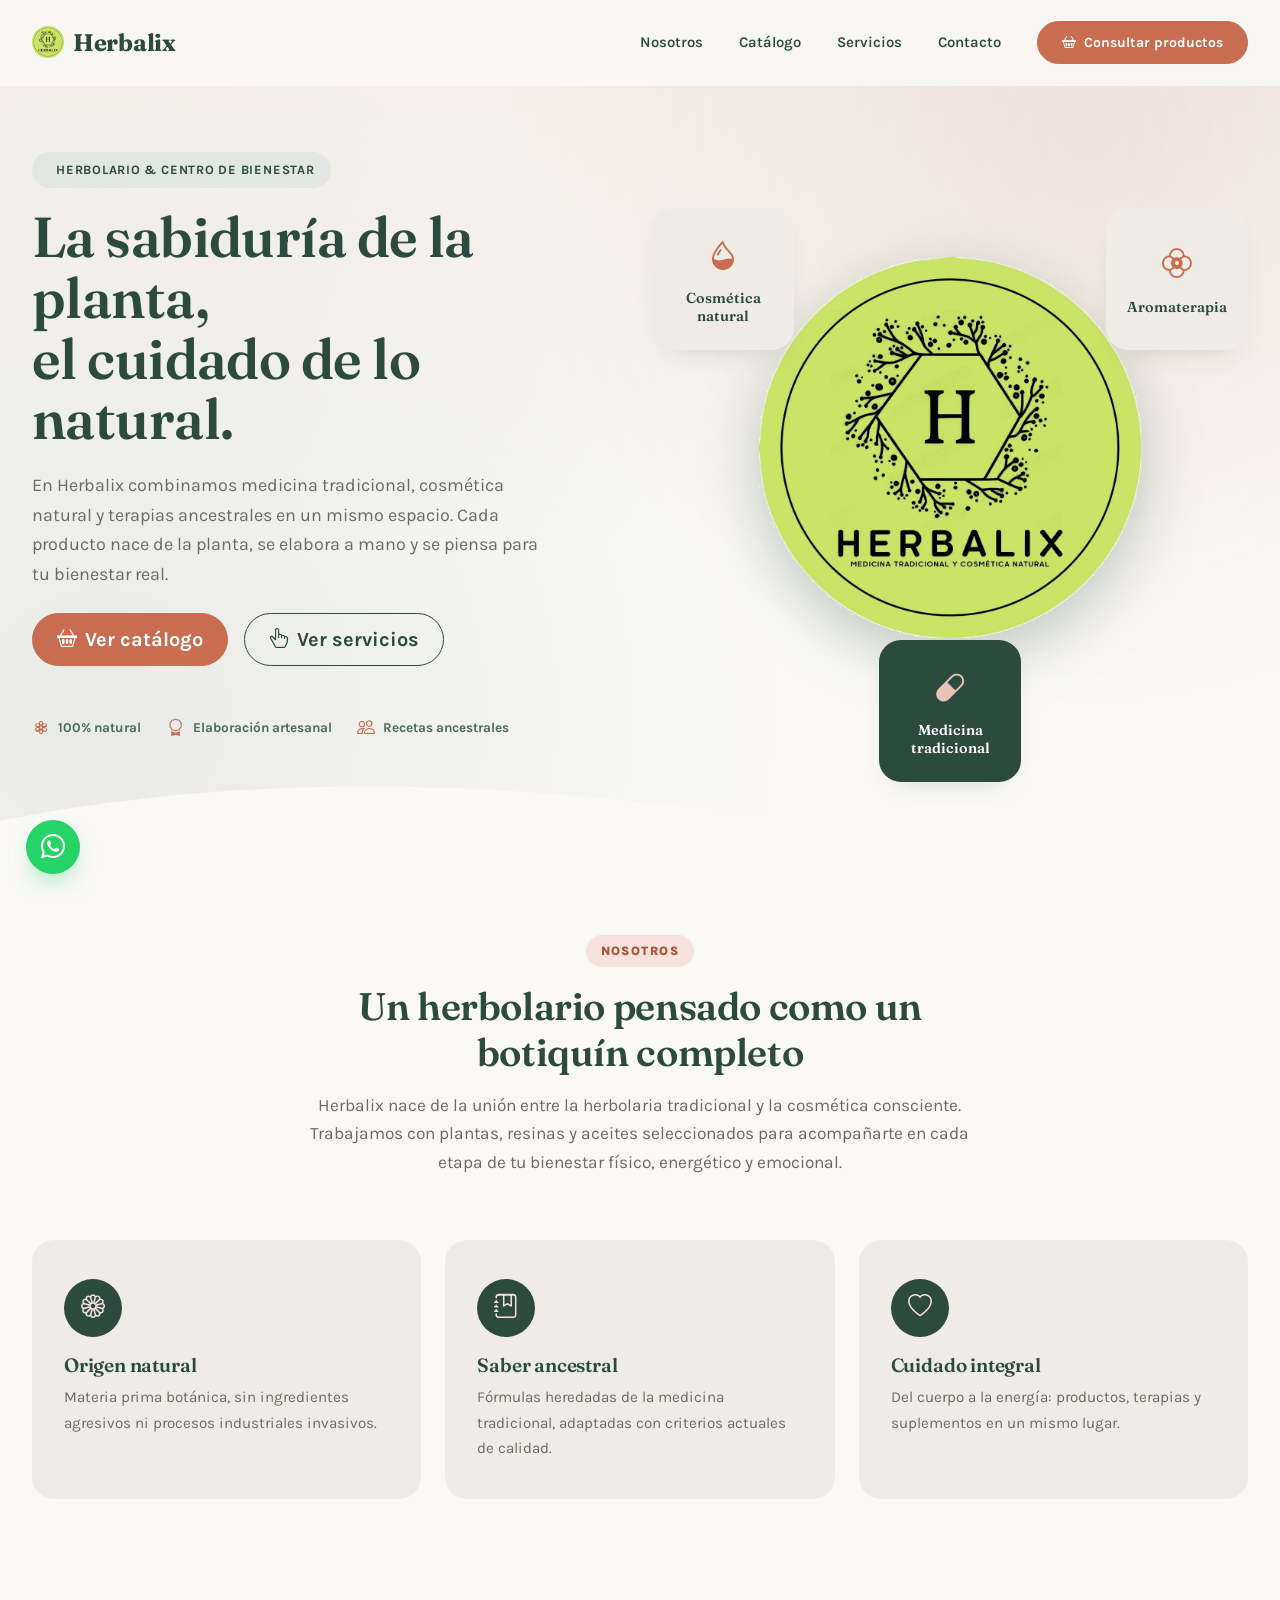
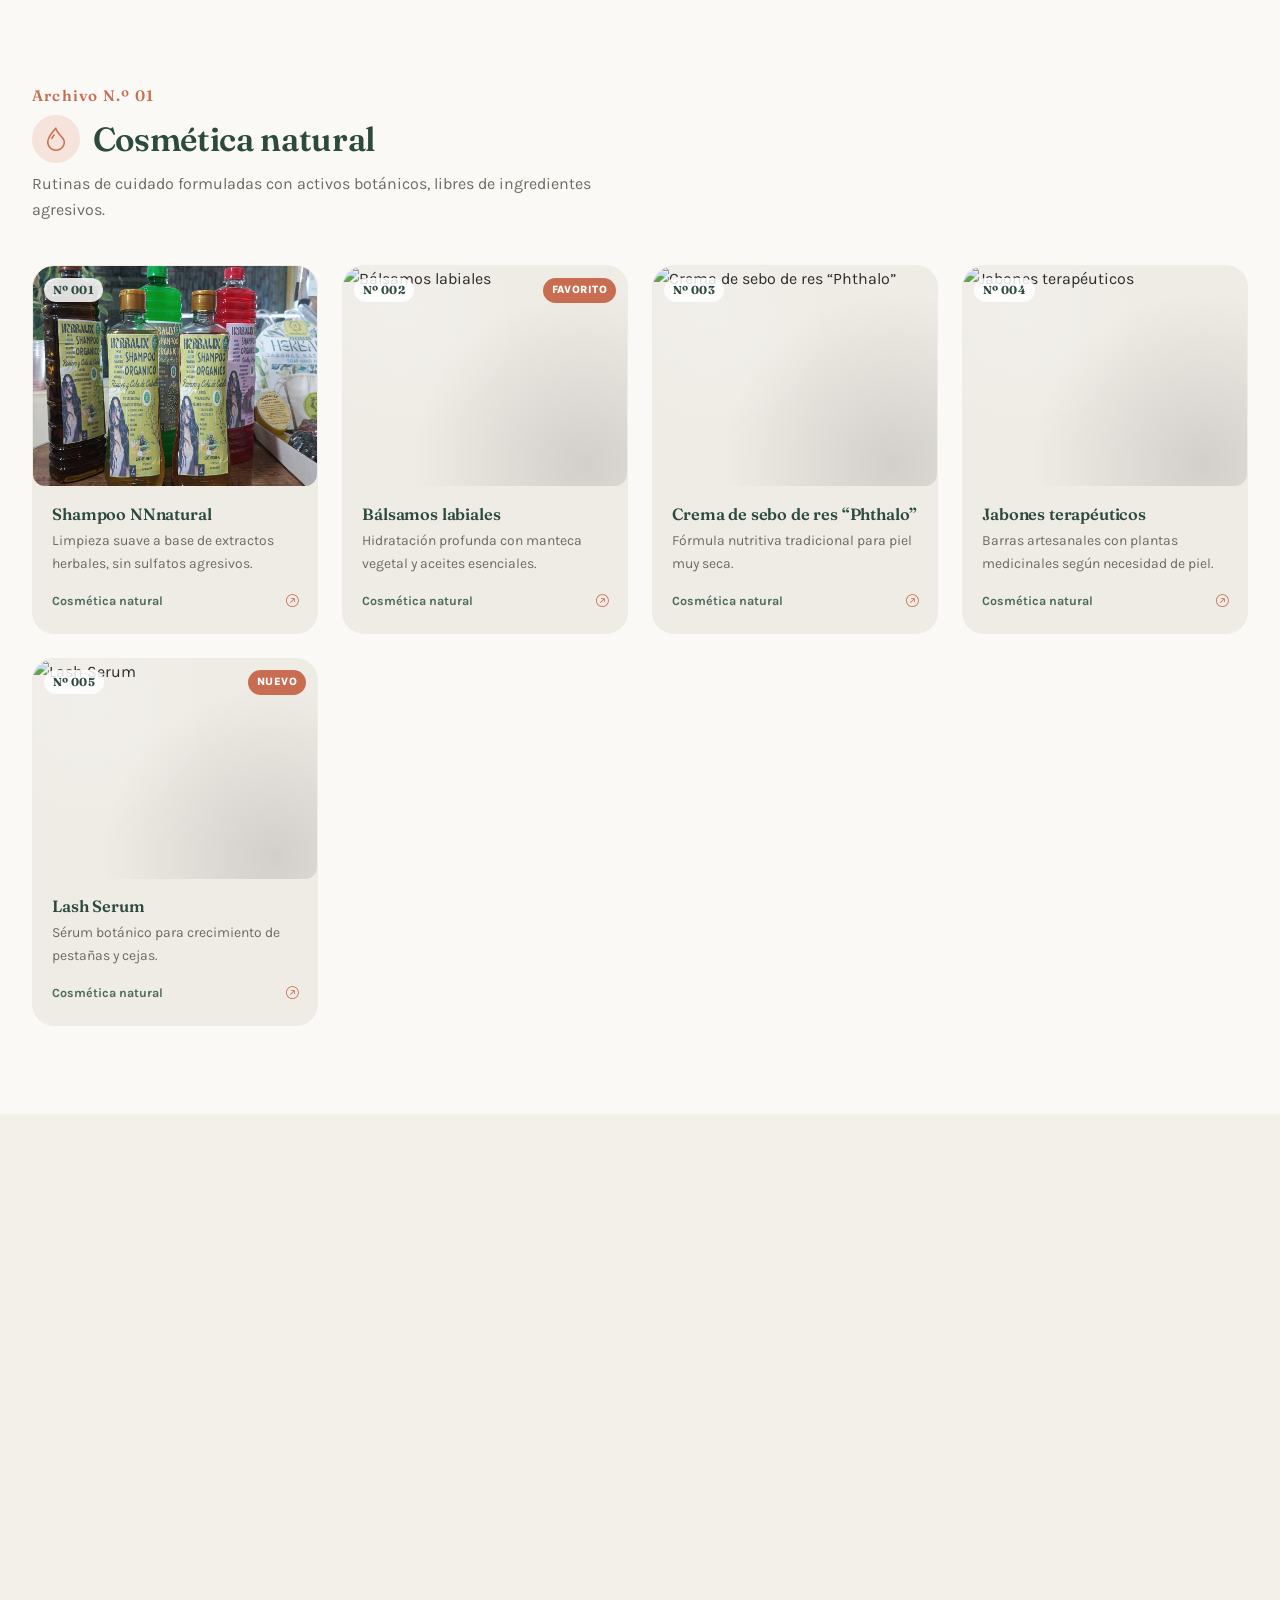
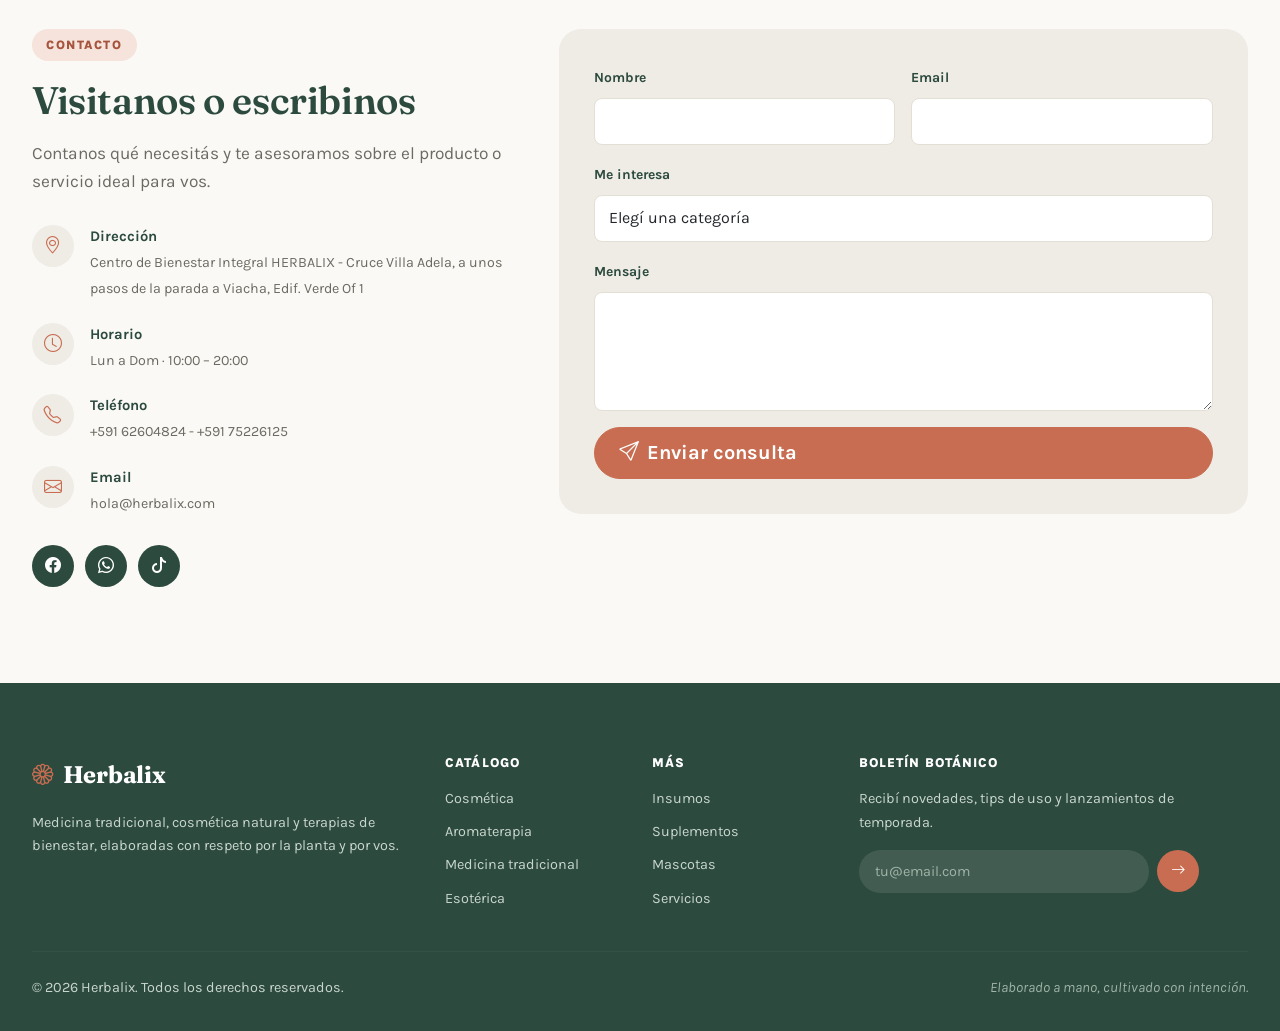
==== commit 9a7987bf: "se realizo el edit de fotos y contactos" ====
--- a/index.html
+++ b/index.html
@@ -25,7 +25,8 @@
 <nav class="navbar navbar-expand-lg fixed-top hbx-nav" id="mainNav">
   <div class="container">
     <a class="navbar-brand hbx-brand" href="#inicio">
-      <i class="bi bi-flower1"></i>
+      <!-- <i class="bi bi-flower1"></i> -->
+      <img src="assets/img/logo.png" alt="Herbalix logo" width="32" height="32">
       <span>Herbalix</span>
     </a>
     <button class="navbar-toggler" type="button" data-bs-toggle="collapse" data-bs-target="#navMenu" aria-label="Abrir menú">
@@ -99,10 +100,7 @@
             <i class="bi bi-flower2"></i>
             <p>Aromaterapia</p>
           </div>
-          <svg class="hbx-hero-leaf" viewBox="0 0 200 200" aria-hidden="true">
-            <path d="M100 10 C 40 40, 20 110, 60 170 C 80 190, 120 190, 140 170 C 180 110, 160 40, 100 10 Z" />
-            <path d="M100 15 C 100 60, 100 120, 100 175" class="hbx-leaf-vein"/>
-          </svg>
+          <img src="assets/img/logo.png" alt="Herbalix logo" width="35" height="35" class="hbx-hero-logo">
         </div>
       </div>
     </div>
@@ -197,17 +195,17 @@
         <p class="hbx-lead">Contanos qué necesitás y te asesoramos sobre el producto o servicio ideal para vos.</p>
 
         <ul class="hbx-contact-list">
-          <li><i class="bi bi-geo-alt"></i><div><strong>Dirección</strong><span>Av. Herbolario 245, La Paz, Bolivia</span></div></li>
-          <li><i class="bi bi-clock"></i><div><strong>Horario</strong><span>Lun a Sáb · 9:00 – 19:00</span></div></li>
-          <li><i class="bi bi-telephone"></i><div><strong>Teléfono</strong><span>+591 700 00 000</span></div></li>
+          <li><i class="bi bi-geo-alt"></i><div><strong>Dirección</strong><span>Centro de Bienestar Integral HERBALIX - Cruce Villa Adela, a unos pasos de la parada a Viacha, Edif. Verde Of 1</span></div></li>
+          <li><i class="bi bi-clock"></i><div><strong>Horario</strong><span>Lun a Dom · 10:00 – 20:00</span></div></li>
+          <li><i class="bi bi-telephone"></i><div><strong>Teléfono</strong><span>+591 62604824 - +591 75226125</span></div></li>
           <li><i class="bi bi-envelope"></i><div><strong>Email</strong><span>hola@herbalix.com</span></div></li>
         </ul>
 
         <div class="hbx-social">
-          <a href="#" aria-label="Instagram"><i class="bi bi-instagram"></i></a>
-          <a href="#" aria-label="Facebook"><i class="bi bi-facebook"></i></a>
-          <a href="#" aria-label="WhatsApp"><i class="bi bi-whatsapp"></i></a>
-          <a href="#" aria-label="TikTok"><i class="bi bi-tiktok"></i></a>
+          <!-- <a href="#" aria-label="Instagram"><i class="bi bi-instagram"></i></a> -->
+          <a href="https://www.facebook.com/herbalixbolivia" aria-label="Facebook"><i class="bi bi-facebook"></i></a>
+          <a href="https://wa.me/59162604824" aria-label="WhatsApp"><i class="bi bi-whatsapp"></i></a>
+          <a href="https://www.tiktok.com/@herbalix.bolivia" aria-label="TikTok"><i class="bi bi-tiktok"></i></a>
         </div>
       </div>
 
--- a/css/styles.css
+++ b/css/styles.css
@@ -209,33 +209,95 @@
 
 .hbx-hero-visual{
   position: relative;
-  height: 420px;
-  display:flex; align-items:center; justify-content:center;
-}
-.hbx-hero-leaf{
-  position:absolute; width: 340px; height: 340px; opacity:.9;
-}
-.hbx-hero-leaf path:first-child{ fill: var(--hbx-primary-15); }
-.hbx-leaf-vein{ fill:none; stroke: var(--hbx-primary-40); stroke-width: 1.4; }
+  height: 480px;
+  display:flex; align-items:center; justify-content:center;
+}
+/* --- Logo: punto focal del hero --- */
+.hbx-hero-logo-wrap{
+  position: relative;
+  z-index: 1;
+  width: 250px; height: 250px;
+  display:flex; align-items:center; justify-content:center;
+}
+.hbx-hero-logo-wrap::before{
+  content:"";
+  position:absolute; inset: -10%;
+  background: radial-gradient(circle, rgba(250,249,246,0.95) 0%, rgba(250,249,246,0.55) 45%, rgba(250,249,246,0) 72%);
+  border-radius: 50%;
+  z-index: 0;
+}
+.hbx-hero-logo-ring{
+  position:absolute;
+  border: 1.5px dashed var(--hbx-primary-40);
+  border-radius: 50%;
+  width: 92%; height: 92%;
+  opacity: .55;
+  animation: hbxSpin 40s linear infinite;
+}
+.hbx-hero-logo-ring-2{
+  width: 108%; height: 108%;
+  border-color: var(--hbx-accent);
+  opacity: .28;
+  animation-duration: 60s;
+  animation-direction: reverse;
+}
+@keyframes hbxSpin{
+  from{ transform: rotate(0deg); }
+  to{ transform: rotate(360deg); }
+}
+.hbx-hero-logo{
+  position: relative;
+  z-index: 2;
+  width: 64%;
+  height: auto;
+  object-fit: contain;
+  filter: drop-shadow(0 18px 30px rgba(44,74,62,0.28));
+  animation: hbxLogoFloat 7s ease-in-out infinite;
+}
+@keyframes hbxLogoFloat{
+  0%, 100%{ transform: translateY(0); }
+  50%{ transform: translateY(-10px); }
+}
 
 .hbx-hero-card{
   position:absolute;
+  z-index: 3;
   background: var(--hbx-card);
   border-radius: var(--radius-lg);
   box-shadow: var(--shadow-card);
-  width: 168px; height: 168px;
+  width: 142px; height: 142px;
   display:flex; flex-direction:column; align-items:center; justify-content:center;
-  gap: .7rem;
+  gap: .6rem;
   text-align:center;
   font-family: var(--font-display); font-weight: 600; color: var(--hbx-primary);
   animation: hbxFloat 6s ease-in-out infinite;
 }
-.hbx-hero-card i{ font-size: 2.1rem; color: var(--hbx-accent); }
-.hbx-card-1{ top: 8%; left: 4%; animation-delay: 0s; }
-.hbx-card-2{ bottom: 6%; left: 22%; background: var(--hbx-primary); color:#fff; animation-delay: 1.2s; }
+.hbx-hero-card p{ font-size: .9rem; margin: 0; line-height: 1.2; }
+.hbx-hero-card i{ font-size: 1.85rem; color: var(--hbx-accent); }
+
+/* Esquina superior izquierda */
+.hbx-card-1{ top: 0; left: 0; animation-delay: 0s; }
+/* Esquina superior derecha */
+.hbx-card-3{ top: 0; right: 0; animation-delay: 2.4s; }
+/* Centrada abajo, separada de ambas y del logo */
+.hbx-card-2{
+  top: 27rem; left: 50%;
+  transform: translateX(-50%);
+  background: var(--hbx-primary); color:#fff;
+  animation-delay: 1.2s;
+}
 .hbx-card-2 i{ color: #E9C4B5; }
 .hbx-card-2 p{ color: #fff; }
-.hbx-card-3{ top: 20%; right: 2%; animation-delay: 2.4s; }
+
+@keyframes hbxFloat{
+  0%, 100%{ transform: translateY(0); }
+  50%{ transform: translateY(-14px); }
+}
+@keyframes hbxFloatCentered{
+  0%, 100%{ transform: translateX(-50%) translateY(0); }
+  50%{ transform: translateX(-50%) translateY(-14px); }
+}
+.hbx-card-2{ animation-name: hbxFloatCentered; }
 
 @keyframes hbxFloat{
   0%, 100%{ transform: translateY(0px); }
@@ -563,12 +625,36 @@
   .hbx-hero{ padding: 7.5rem 0 5rem; text-align:center; }
   .hbx-hero-text{ margin-left:auto; margin-right:auto; }
   .hbx-trustbar{ justify-content:center; }
-  .hbx-hero-visual{ height: 320px; margin-top: 2rem; }
-  .hbx-hero-card{ width: 130px; height: 130px; }
+  .hbx-hero-visual{ height: 380px; margin-top: 2rem; }
+  .hbx-hero-logo-wrap{ width: 200px; height: 200px; }
+  .hbx-hero-card{ width: 116px; height: 116px; }
+  .hbx-hero-card i{ font-size: 1.5rem; }
+  .hbx-hero-card p{ font-size: .78rem; }
   .hbx-category-head{ flex-direction: column; align-items:flex-start; }
 }
 @media (max-width: 575.98px){
   .hbx-section{ padding: 4rem 0; }
   .hbx-form{ padding: 1.6rem; }
   .hbx-hero-visual{ display:none; }
+}
+
+
+
+.hbx-product-visual {
+  position: relative;
+  width: 100%;
+  height: 220px;        /* fija una altura consistente para todas las tarjetas */
+  overflow: hidden;      /* recorta lo que sobra de la imagen */
+  border-radius: 12px;   /* opcional, según tu diseño */
+}
+
+.hbx-product-image {
+  position: absolute;
+  top: 0;
+  left: 0;
+  width: 100%;
+  height: 100%;
+  object-fit: cover;     /* clave: recorta y rellena sin deformar */
+  object-position: center;
+  display: block;
 }
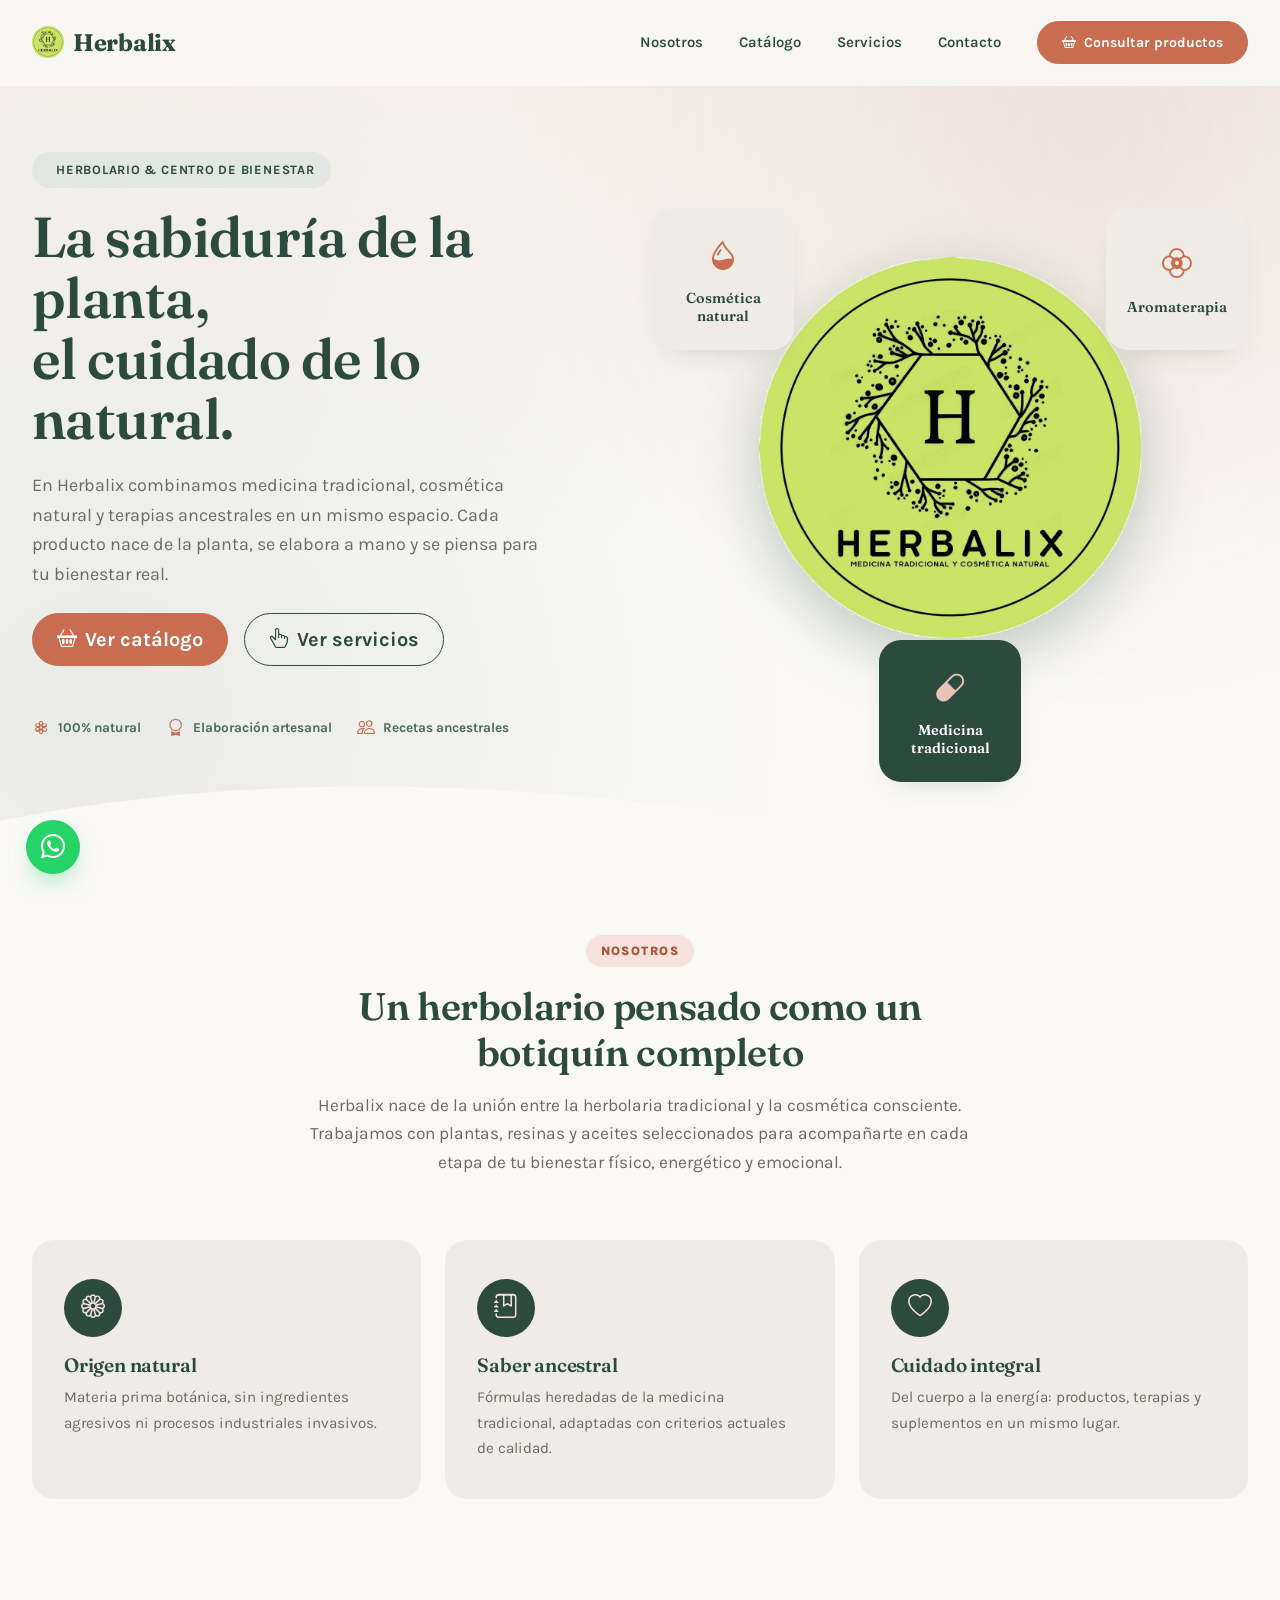
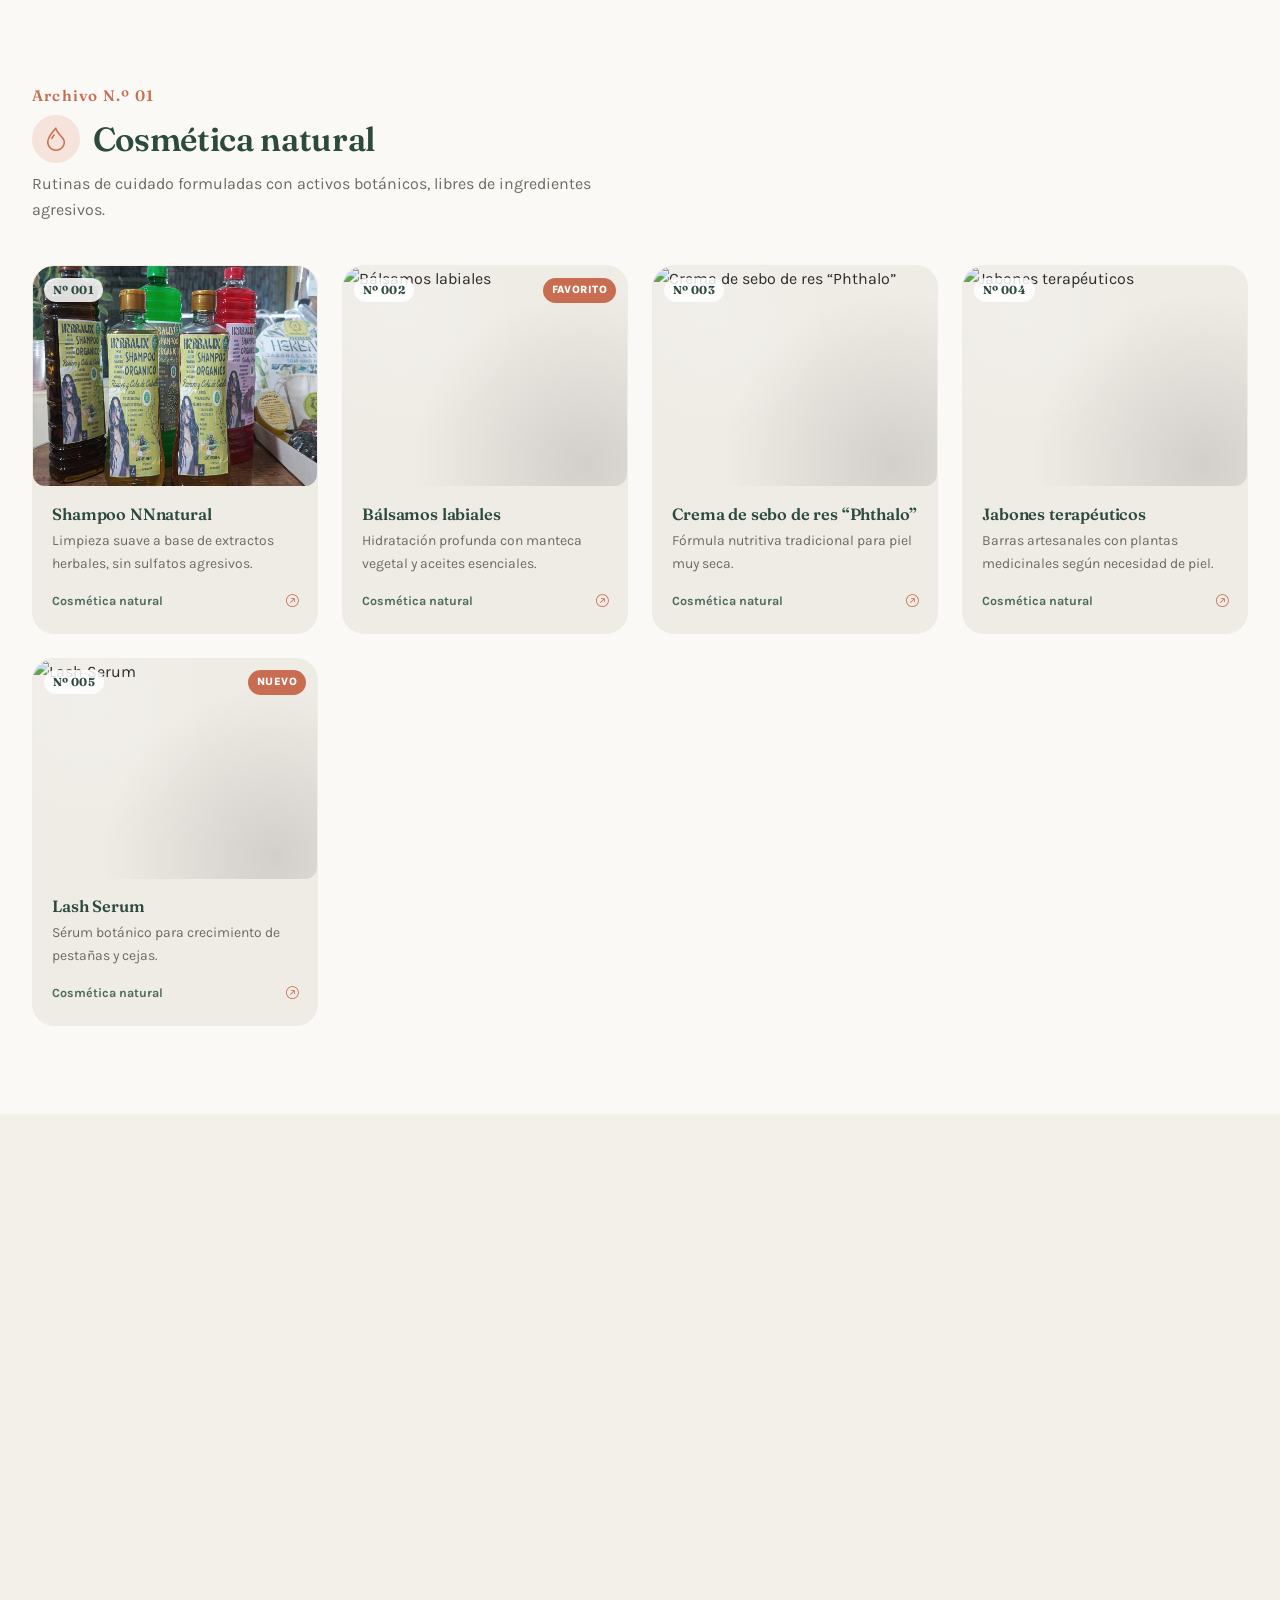
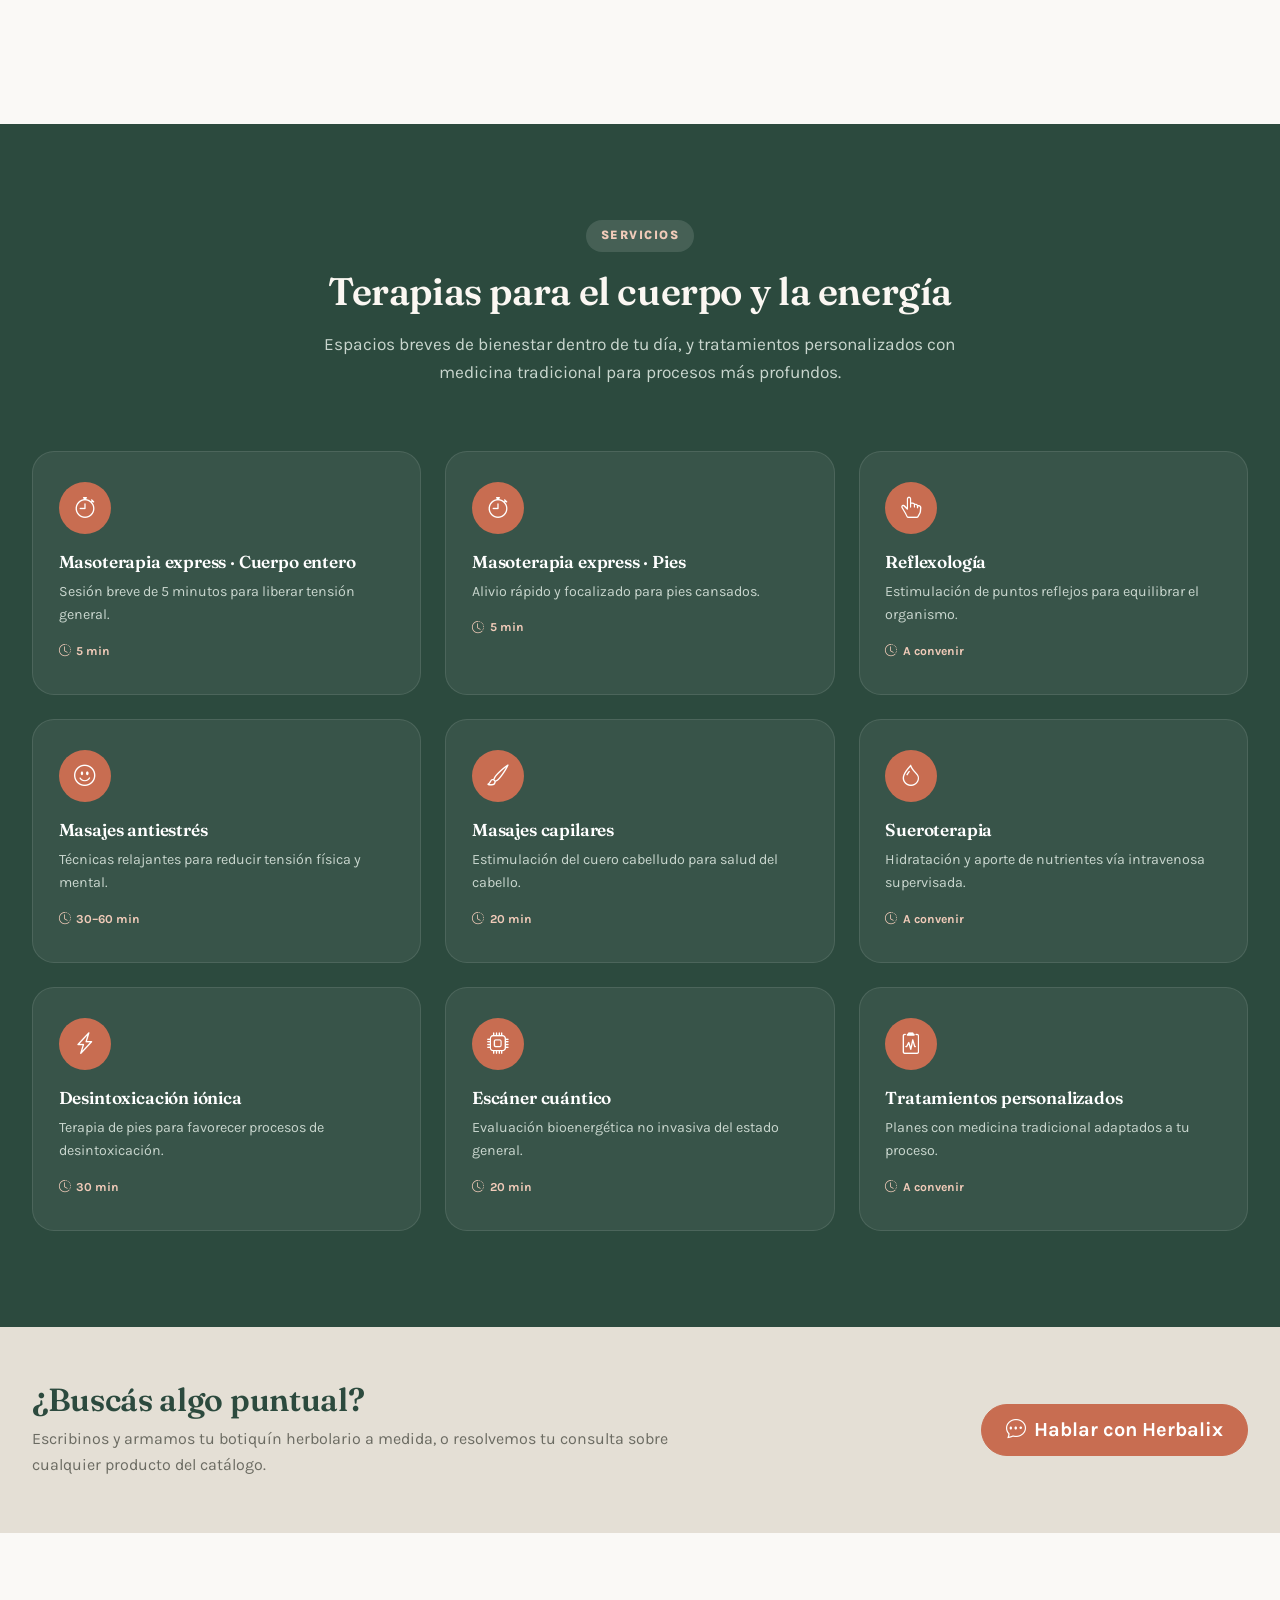
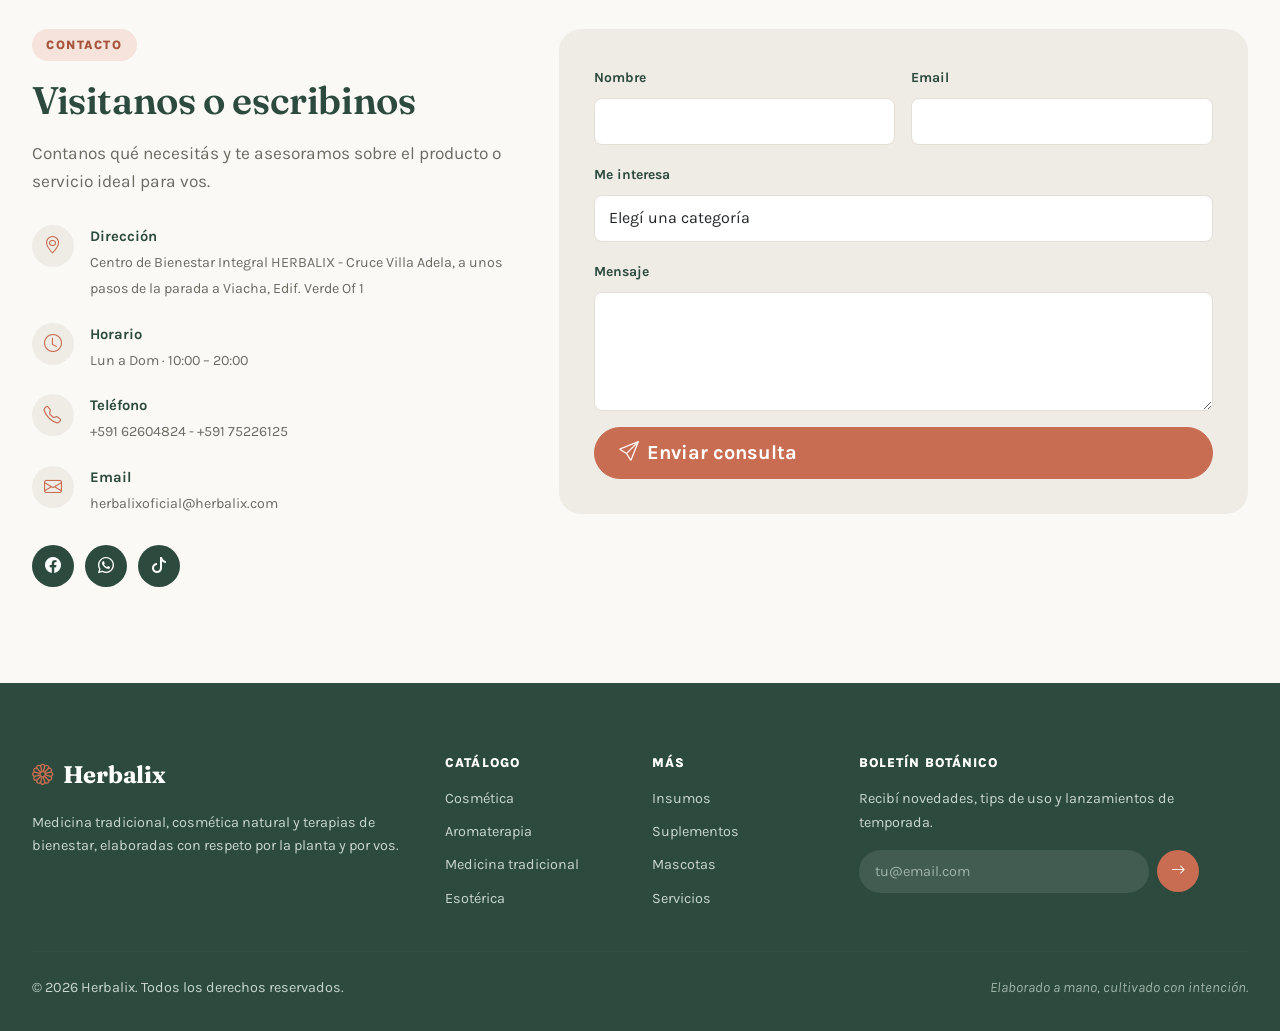
==== commit f825d6b0: "se subio a hosting" ====
--- a/index.html
+++ b/index.html
@@ -198,7 +198,7 @@
           <li><i class="bi bi-geo-alt"></i><div><strong>Dirección</strong><span>Centro de Bienestar Integral HERBALIX - Cruce Villa Adela, a unos pasos de la parada a Viacha, Edif. Verde Of 1</span></div></li>
           <li><i class="bi bi-clock"></i><div><strong>Horario</strong><span>Lun a Dom · 10:00 – 20:00</span></div></li>
           <li><i class="bi bi-telephone"></i><div><strong>Teléfono</strong><span>+591 62604824 - +591 75226125</span></div></li>
-          <li><i class="bi bi-envelope"></i><div><strong>Email</strong><span>hola@herbalix.com</span></div></li>
+          <li><i class="bi bi-envelope"></i><div><strong>Email</strong><span>herbalixoficial@herbalix.com</span></div></li>
         </ul>
 
         <div class="hbx-social">
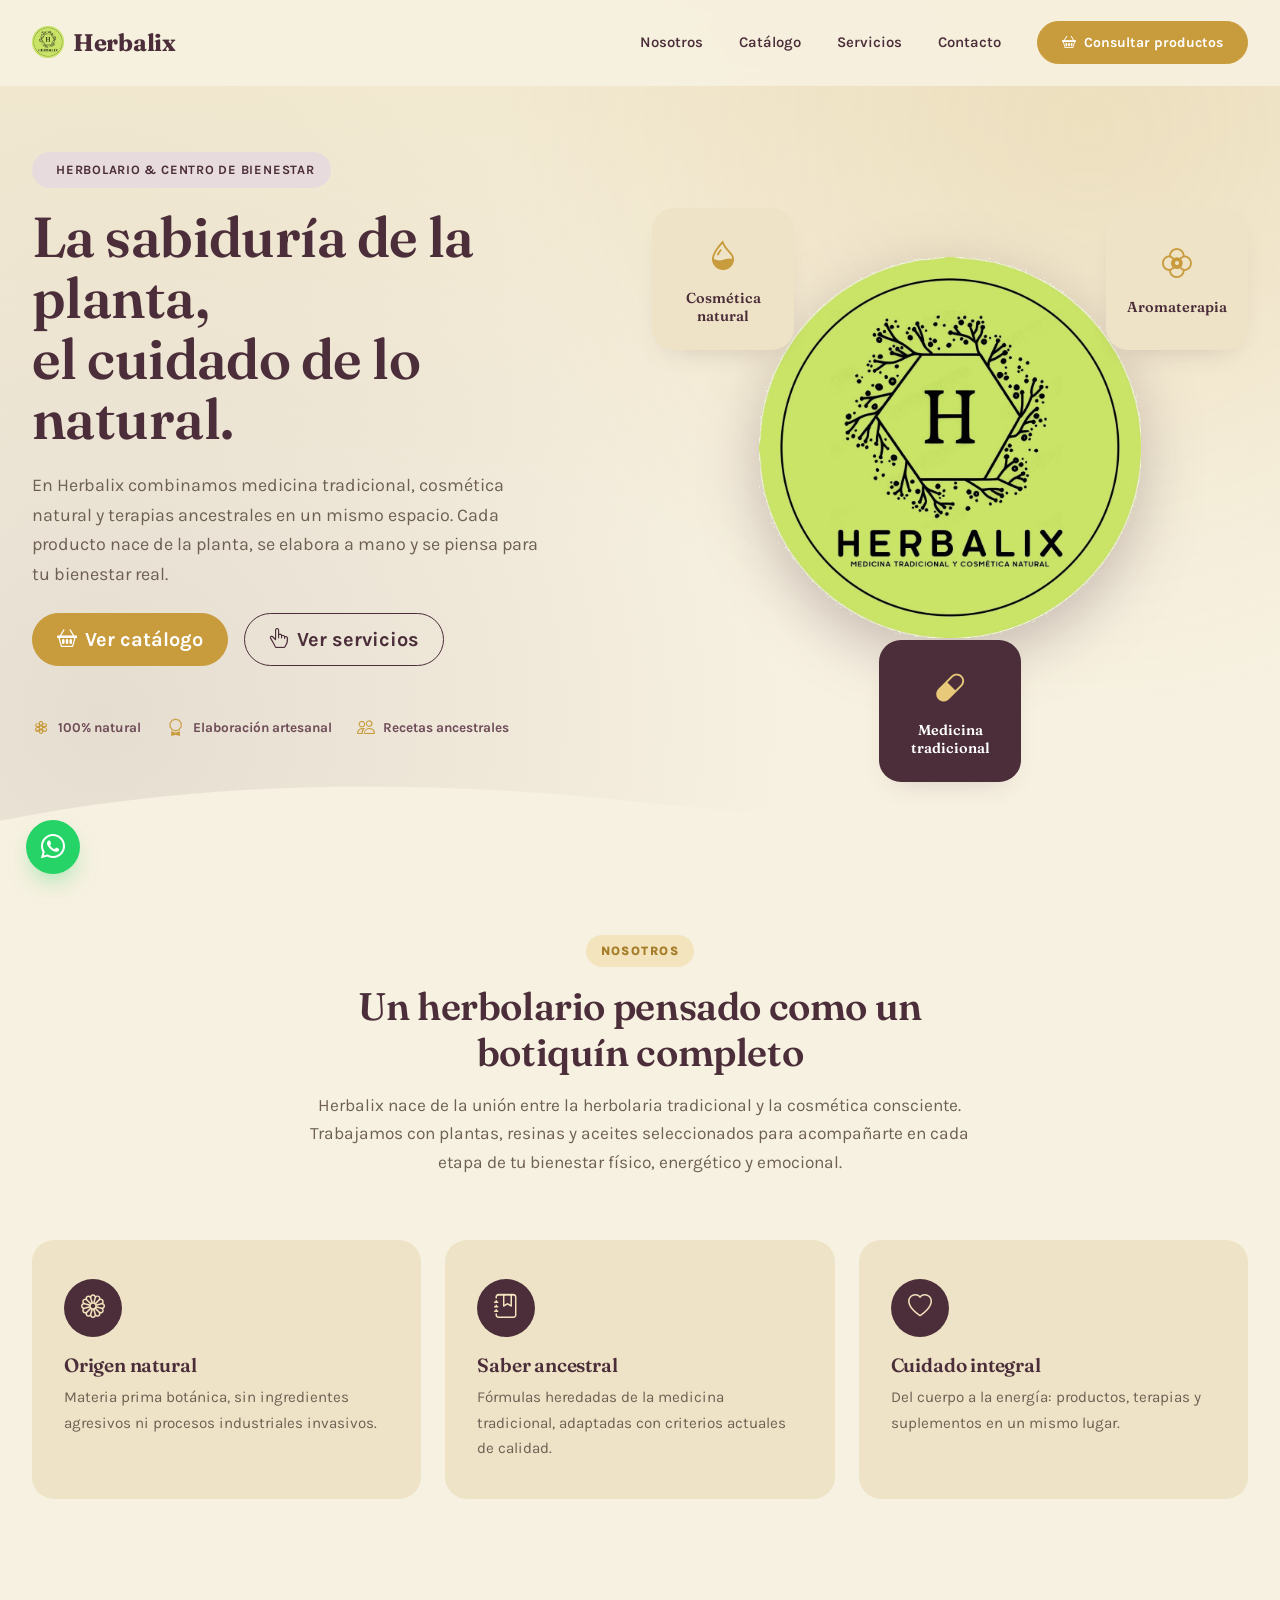
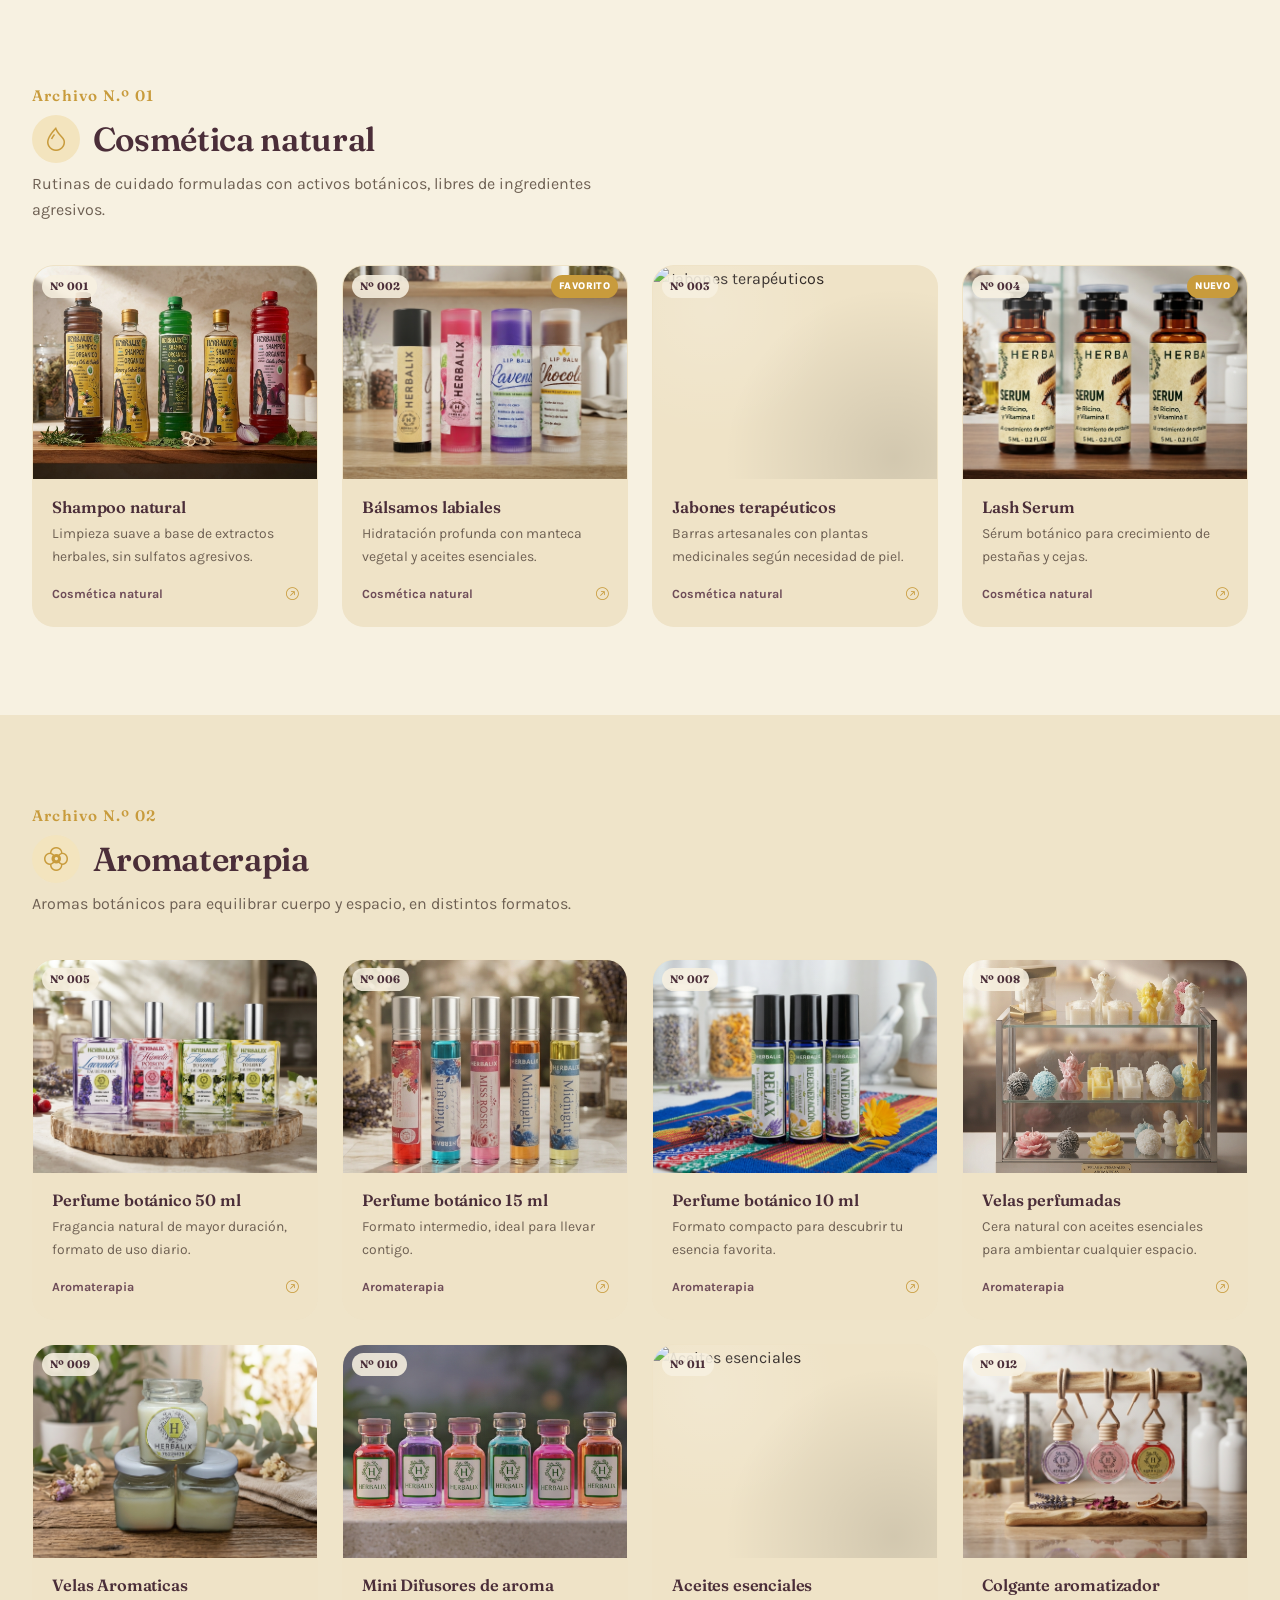
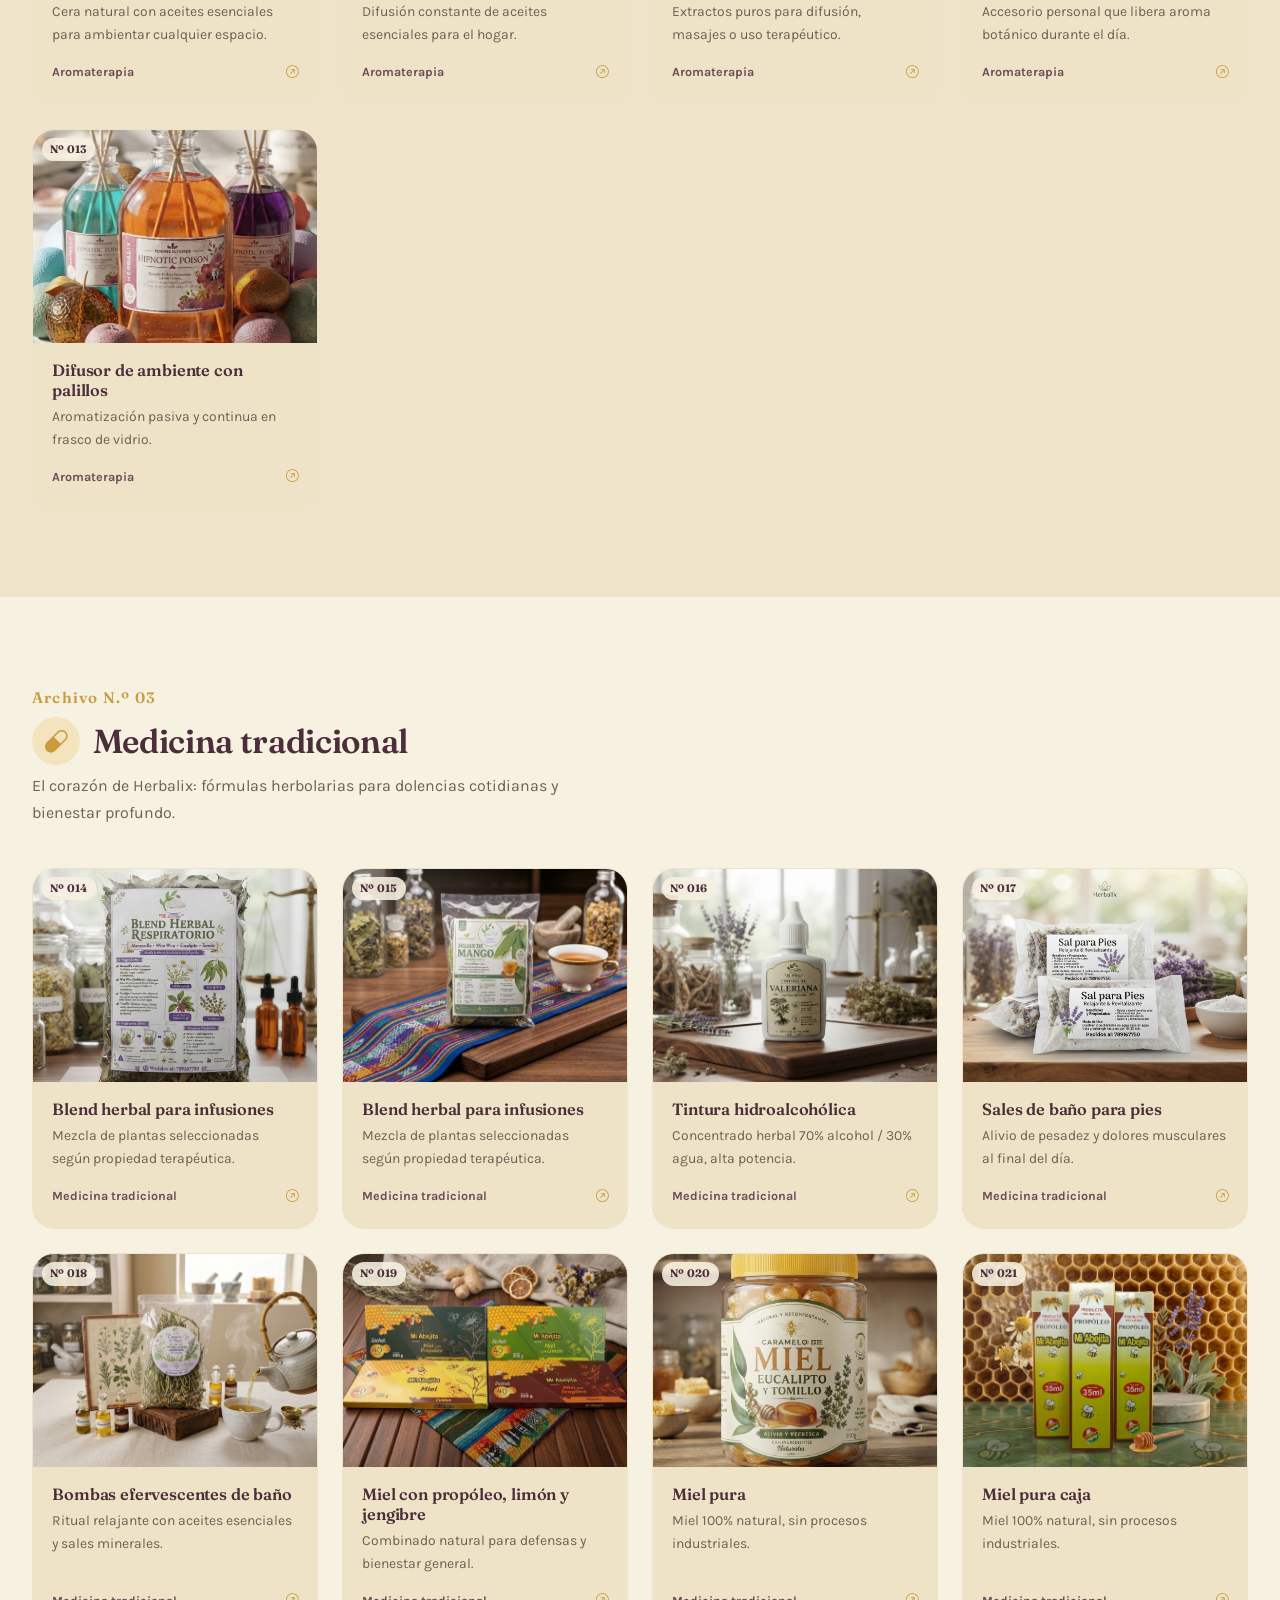
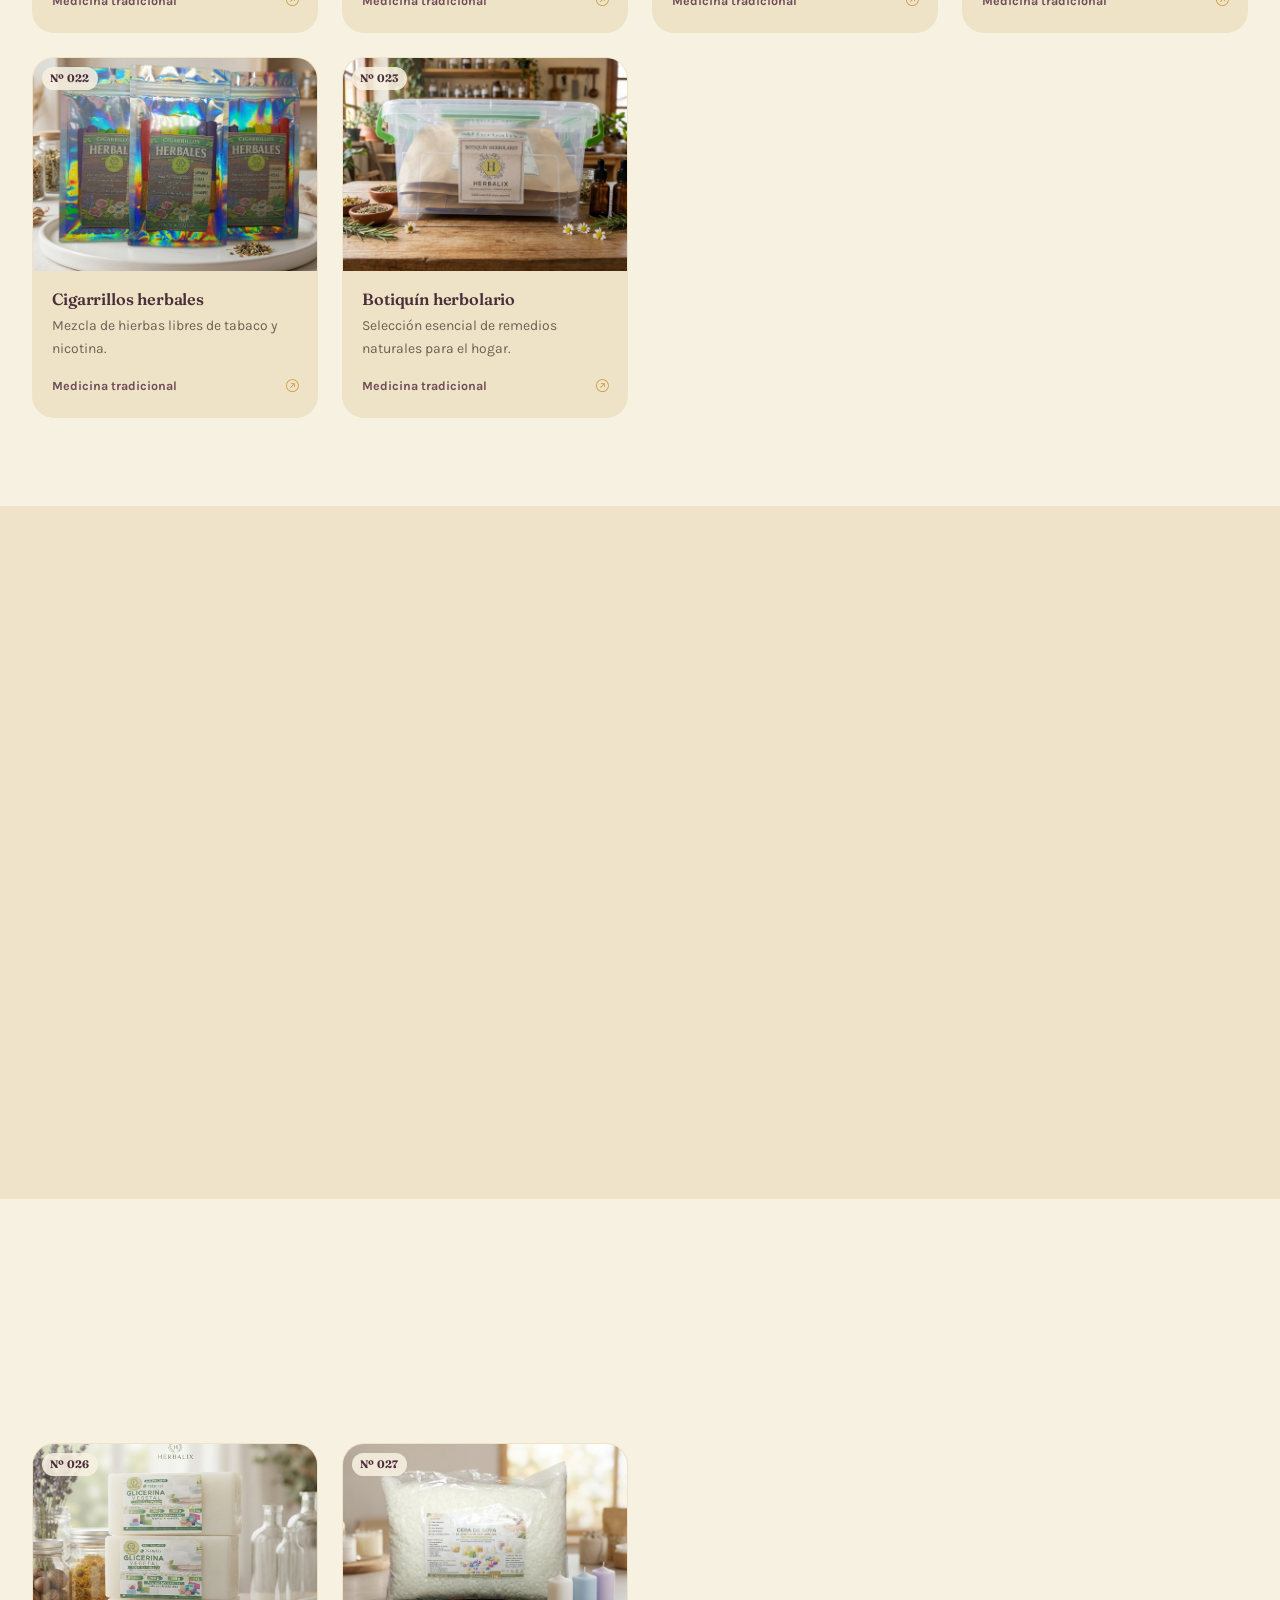
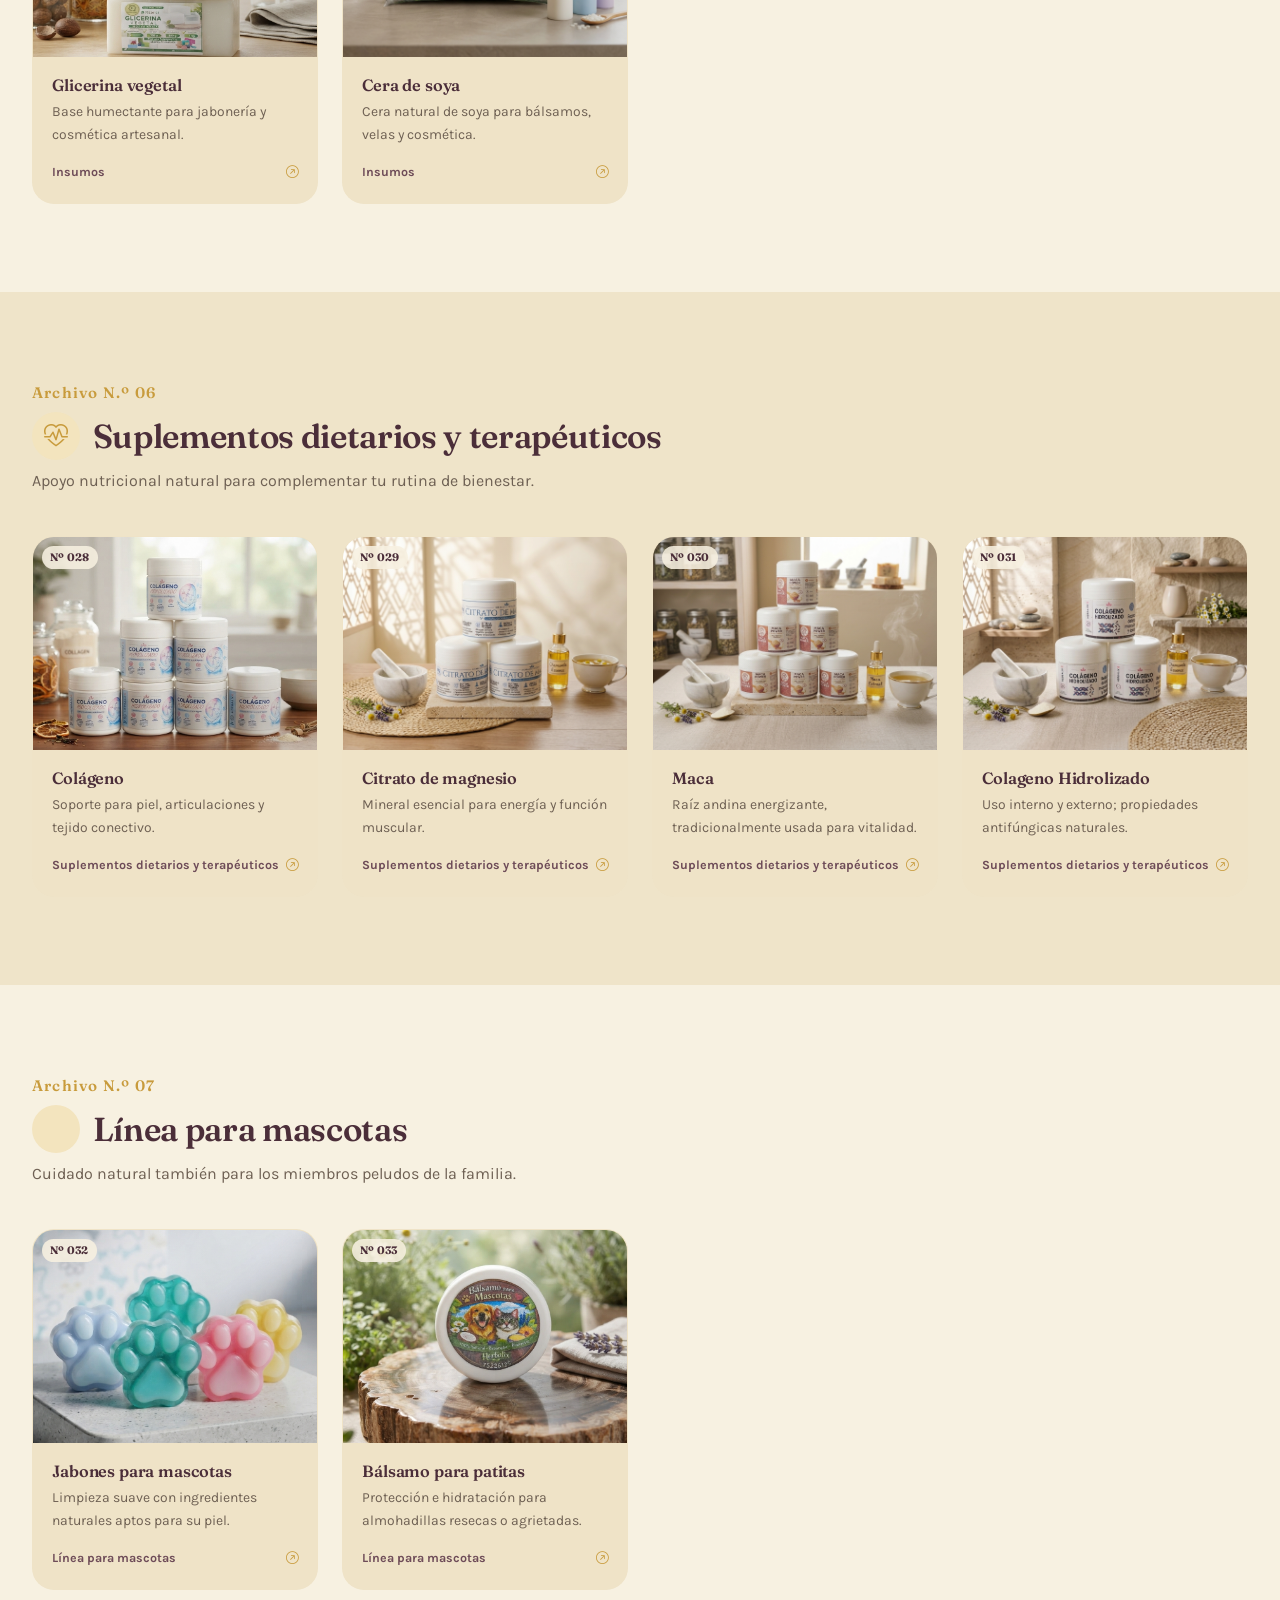
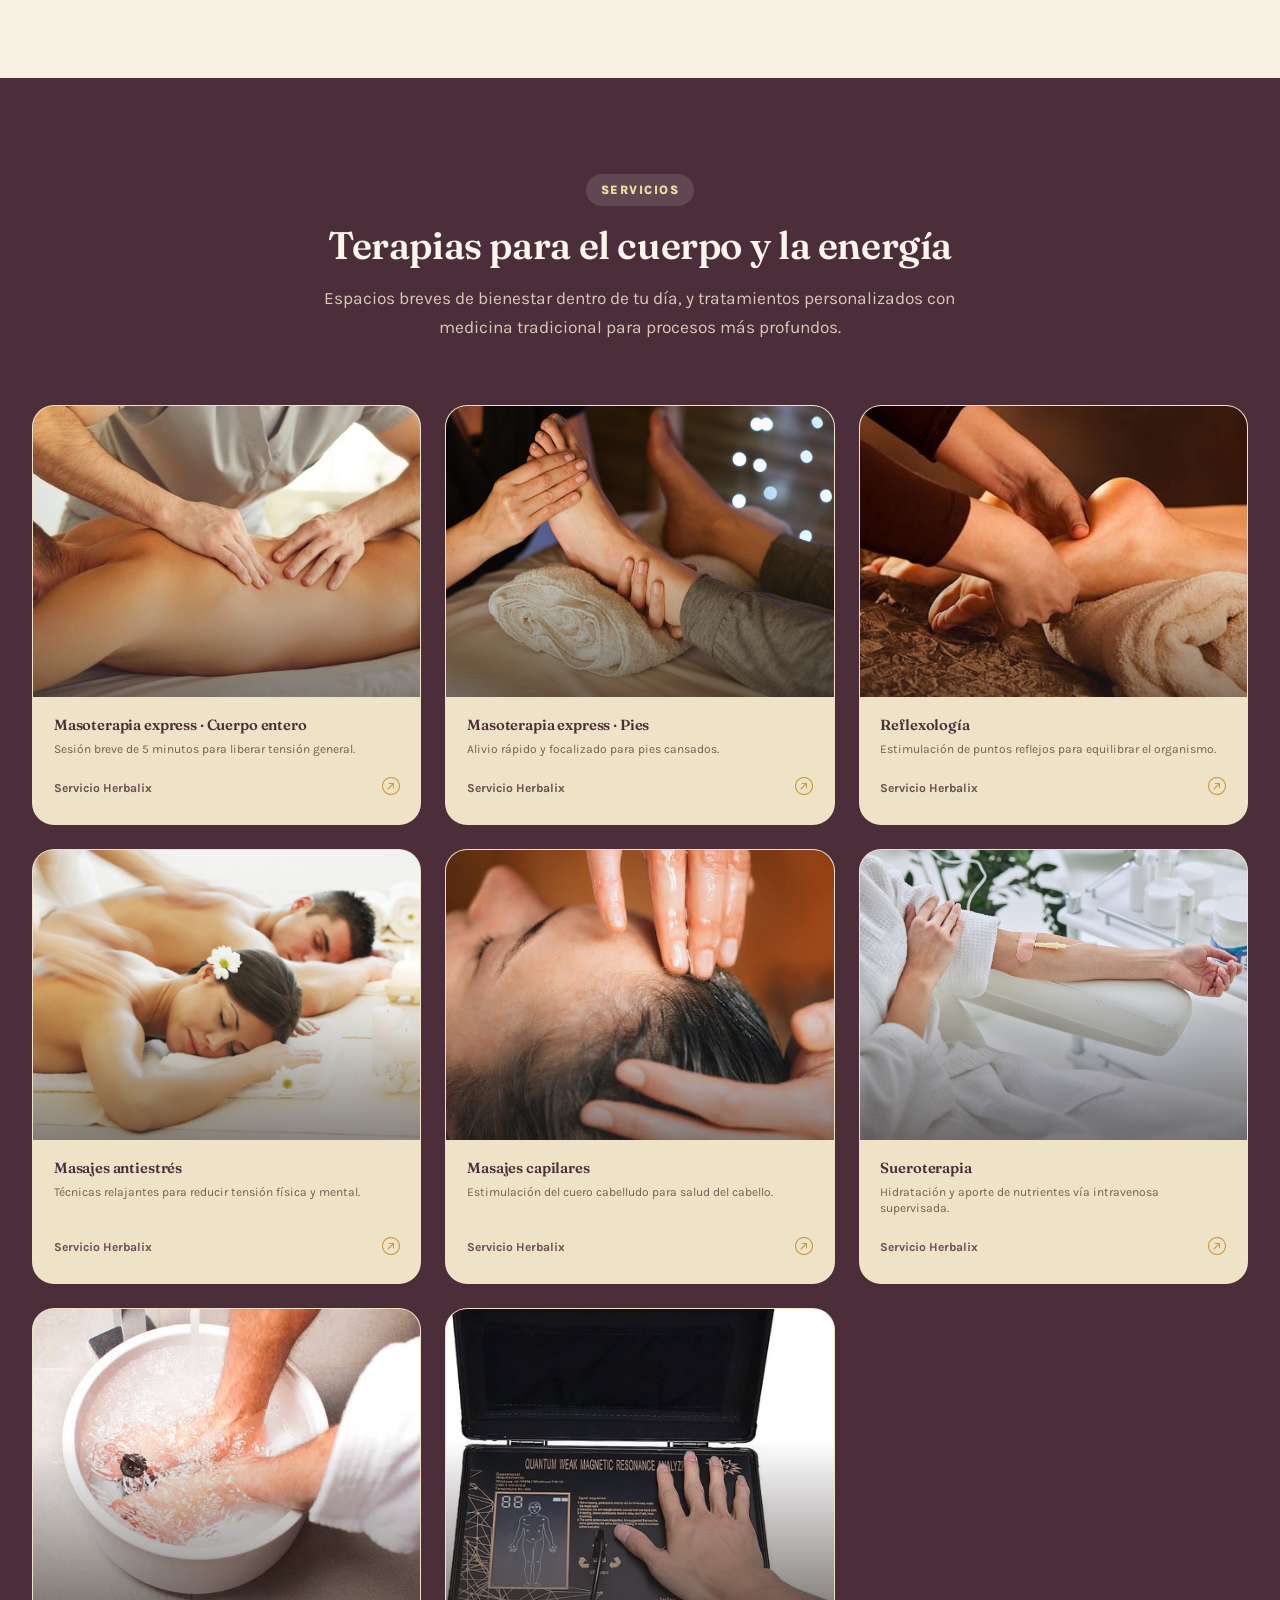
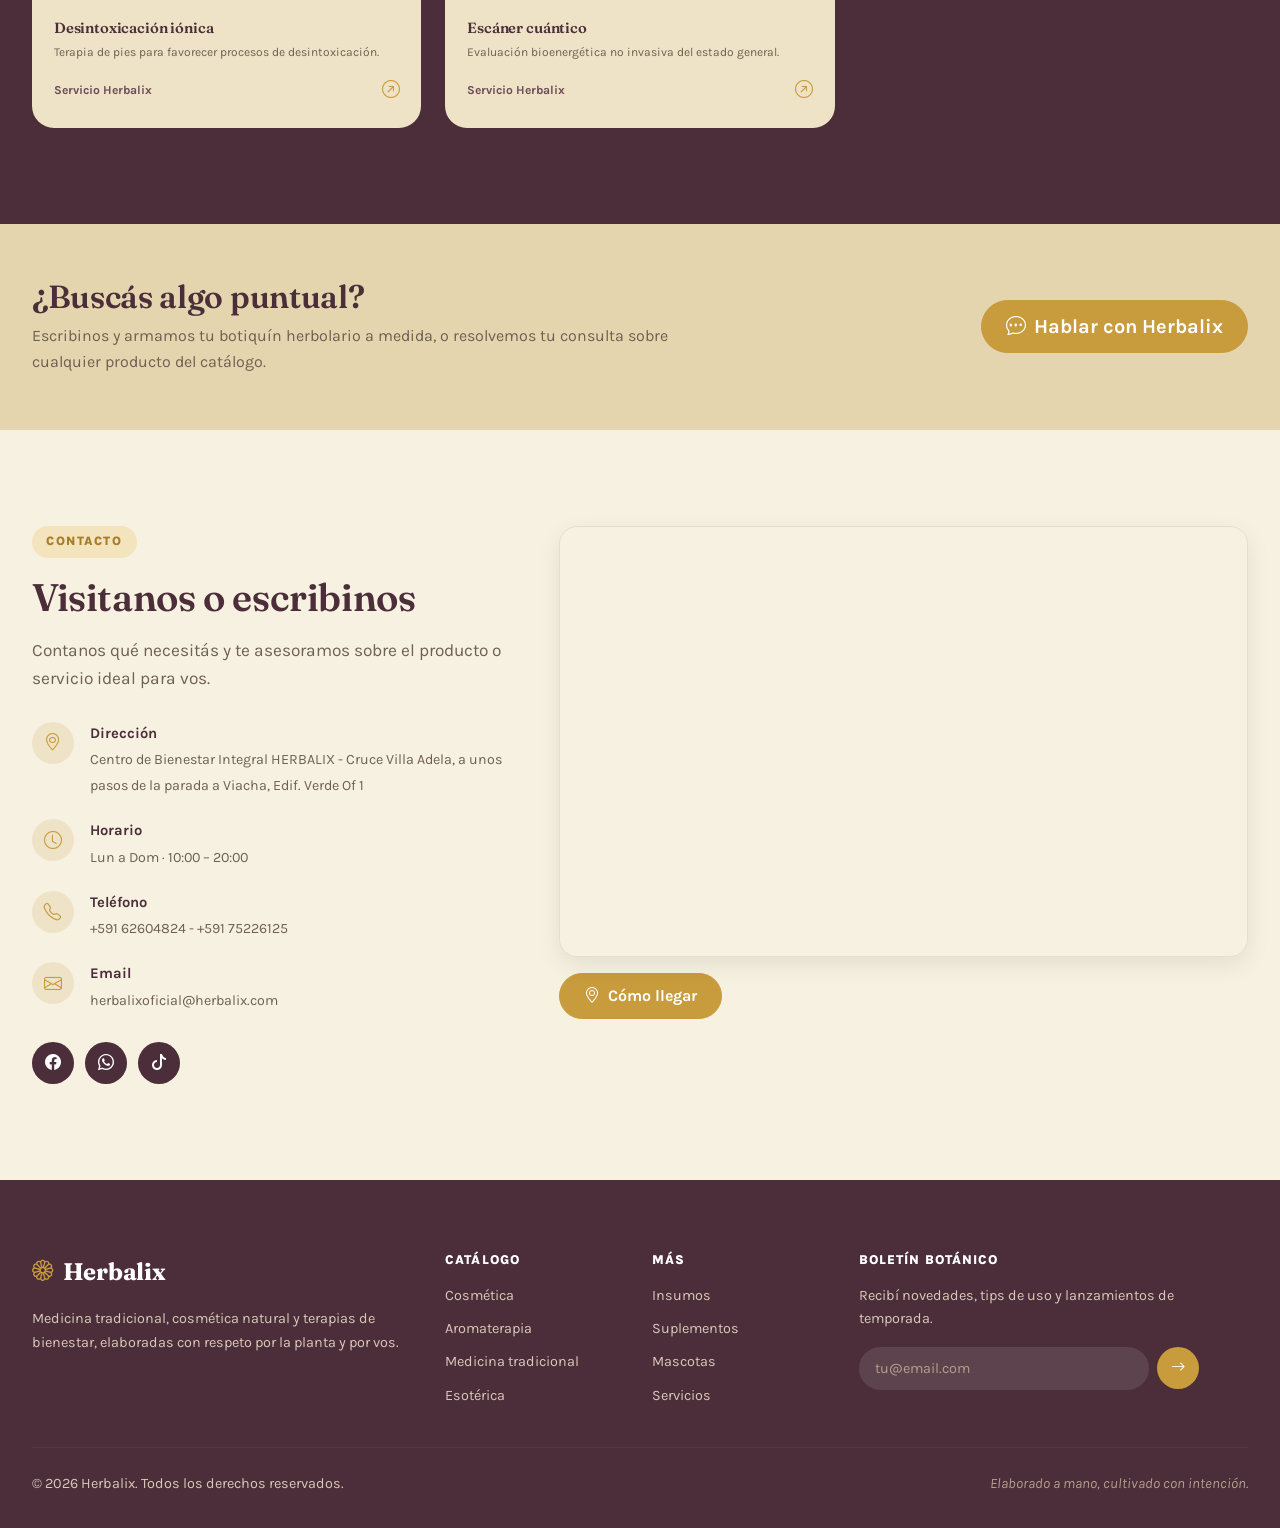
==== commit 05ff7bf2: "actualizacion de fotos y se puso un mapa" ====
--- a/index.html
+++ b/index.html
@@ -1,311 +1,306 @@
 <!DOCTYPE html>
 <html lang="es">
+
 <head>
-<meta charset="UTF-8">
-<meta name="viewport" content="width=device-width, initial-scale=1.0">
-<title>Herbalix — Medicina Tradicional &amp; Cosmética Natural</title>
-<meta name="description" content="Herbalix: cosmética natural, aromaterapia, medicina tradicional, esotérica y suplementos. Un herbolario integral para tu bienestar.">
-
-<!-- Google Fonts -->
-<link rel="preconnect" href="https://fonts.googleapis.com">
-<link rel="preconnect" href="https://fonts.gstatic.com" crossorigin>
-<link href="https://fonts.googleapis.com/css2?family=Fraunces:opsz,wght@9..144,300;9..144,400;9..144,500;9..144,600;9..144,700;9..144,900&family=Karla:ital,wght@0,300;0,400;0,500;0,600;0,700;1,400&display=swap" rel="stylesheet">
-
-<!-- Bootstrap 5 -->
-<link href="https://cdn.jsdelivr.net/npm/bootstrap@5.3.3/dist/css/bootstrap.min.css" rel="stylesheet">
-<!-- Bootstrap Icons -->
-<link rel="stylesheet" href="https://cdn.jsdelivr.net/npm/bootstrap-icons@1.11.3/font/bootstrap-icons.css">
-
-<!-- Custom styles -->
-<link rel="stylesheet" href="css/styles.css">
+  <meta charset="UTF-8">
+  <meta name="viewport" content="width=device-width, initial-scale=1.0">
+  <title>Herbalix — Medicina Tradicional &amp; Cosmética Natural</title>
+  <meta name="description"
+    content="Herbalix: cosmética natural, aromaterapia, medicina tradicional, esotérica y suplementos. Un herbolario integral para tu bienestar.">
+
+  <!-- Google Fonts -->
+  <link rel="preconnect" href="https://fonts.googleapis.com">
+  <link rel="preconnect" href="https://fonts.gstatic.com" crossorigin>
+  <link
+    href="https://fonts.googleapis.com/css2?family=Fraunces:opsz,wght@9..144,300;9..144,400;9..144,500;9..144,600;9..144,700;9..144,900&family=Karla:ital,wght@0,300;0,400;0,500;0,600;0,700;1,400&display=swap"
+    rel="stylesheet">
+
+  <!-- Bootstrap 5 -->
+  <link href="https://cdn.jsdelivr.net/npm/bootstrap@5.3.3/dist/css/bootstrap.min.css" rel="stylesheet">
+  <!-- Bootstrap Icons -->
+  <link rel="stylesheet" href="https://cdn.jsdelivr.net/npm/bootstrap-icons@1.11.3/font/bootstrap-icons.css">
+
+  <!-- Custom styles -->
+  <link rel="stylesheet" href="css/styles.css">
 </head>
+
 <body>
 
-<!-- ============ NAV ============ -->
-<nav class="navbar navbar-expand-lg fixed-top hbx-nav" id="mainNav">
-  <div class="container">
-    <a class="navbar-brand hbx-brand" href="#inicio">
-      <!-- <i class="bi bi-flower1"></i> -->
-      <img src="assets/img/logo.png" alt="Herbalix logo" width="32" height="32">
-      <span>Herbalix</span>
-    </a>
-    <button class="navbar-toggler" type="button" data-bs-toggle="collapse" data-bs-target="#navMenu" aria-label="Abrir menú">
-      <span class="navbar-toggler-icon"></span>
-    </button>
-    <div class="collapse navbar-collapse" id="navMenu">
-      <ul class="navbar-nav ms-auto align-items-lg-center gap-lg-1">
-        <li class="nav-item"><a class="nav-link" href="#nosotros">Nosotros</a></li>
-        <li class="nav-item dropdown">
-          <a class="nav-link dropdown-toggle" href="#" role="button" data-bs-toggle="dropdown" aria-expanded="false">Catálogo</a>
-          <ul class="dropdown-menu hbx-dropdown">
-            <li><a class="dropdown-item" href="#cosmetica"><i class="bi bi-droplet"></i> Cosmética natural</a></li>
-            <li><a class="dropdown-item" href="#aromaterapia"><i class="bi bi-flower2"></i> Aromaterapia</a></li>
-            <li><a class="dropdown-item" href="#medicina"><i class="bi bi-capsule"></i> Medicina tradicional</a></li>
-            <li><a class="dropdown-item" href="#esoterica"><i class="bi bi-moon-stars"></i> Esotérica</a></li>
-            <li><a class="dropdown-item" href="#insumos"><i class="bi bi-box-seam"></i> Insumos</a></li>
-            <li><a class="dropdown-item" href="#suplementos"><i class="bi bi-heart-pulse"></i> Suplementos</a></li>
-            <li><a class="dropdown-item" href="#mascotas"><i class="bi bi-paw"></i> Mascotas</a></li>
+  <!-- ============ NAV ============ -->
+  <nav class="navbar navbar-expand-lg fixed-top hbx-nav" id="mainNav">
+    <div class="container">
+      <a class="navbar-brand hbx-brand" href="#inicio">
+        <!-- <i class="bi bi-flower1"></i> -->
+        <img src="assets/img/logo.png" alt="Herbalix logo" width="32" height="32">
+        <span>Herbalix</span>
+      </a>
+      <button class="navbar-toggler" type="button" data-bs-toggle="collapse" data-bs-target="#navMenu"
+        aria-label="Abrir menú">
+        <span class="navbar-toggler-icon"></span>
+      </button>
+      <div class="collapse navbar-collapse" id="navMenu">
+        <ul class="navbar-nav ms-auto align-items-lg-center gap-lg-1">
+          <li class="nav-item"><a class="nav-link" href="#nosotros">Nosotros</a></li>
+          <li class="nav-item dropdown">
+            <a class="nav-link dropdown-toggle" href="#" role="button" data-bs-toggle="dropdown"
+              aria-expanded="false">Catálogo</a>
+            <ul class="dropdown-menu hbx-dropdown">
+              <li><a class="dropdown-item" href="#cosmetica"><i class="bi bi-droplet"></i> Cosmética natural</a></li>
+              <li><a class="dropdown-item" href="#aromaterapia"><i class="bi bi-flower2"></i> Aromaterapia</a></li>
+              <li><a class="dropdown-item" href="#medicina"><i class="bi bi-capsule"></i> Medicina tradicional</a></li>
+              <li><a class="dropdown-item" href="#esoterica"><i class="bi bi-moon-stars"></i> Esotérica</a></li>
+              <li><a class="dropdown-item" href="#insumos"><i class="bi bi-box-seam"></i> Insumos</a></li>
+              <li><a class="dropdown-item" href="#suplementos"><i class="bi bi-heart-pulse"></i> Suplementos</a></li>
+              <li><a class="dropdown-item" href="#mascotas"><i class="bi bi-paw"></i> Mascotas</a></li>
+            </ul>
+          </li>
+          <li class="nav-item"><a class="nav-link" href="#servicios">Servicios</a></li>
+          <li class="nav-item"><a class="nav-link" href="#contacto">Contacto</a></li>
+          <li class="nav-item ms-lg-3">
+            <a class="btn hbx-btn-accent btn-sm" href="#contacto">
+              <i class="bi bi-basket2"></i> Consultar productos
+            </a>
+          </li>
+        </ul>
+      </div>
+    </div>
+  </nav>
+
+  <!-- ============ HERO ============ -->
+  <header class="hbx-hero" id="inicio">
+    <div class="hbx-hero-texture" aria-hidden="true"></div>
+    <div class="container hbx-hero-inner">
+      <div class="row align-items-center gy-5">
+        <div class="col-lg-6" data-reveal>
+          <span class="hbx-eyebrow"><i class="bi bi-leaf"></i> Herbolario &amp; centro de bienestar</span>
+          <h1 class="hbx-hero-title">La sabiduría de la planta,<br> el cuidado de lo natural.</h1>
+          <p class="hbx-hero-text">
+            En Herbalix combinamos medicina tradicional, cosmética natural y terapias ancestrales
+            en un mismo espacio. Cada producto nace de la planta, se elabora a mano y se piensa
+            para tu bienestar real.
+          </p>
+          <div class="d-flex flex-wrap gap-3 mt-4">
+            <a href="#cosmetica" class="btn hbx-btn-accent btn-lg">
+              <i class="bi bi-basket2"></i> Ver catálogo
+            </a>
+            <a href="#servicios" class="btn hbx-btn-outline btn-lg">
+              <i class="bi bi-hand-index-thumb"></i> Ver servicios
+            </a>
+          </div>
+          <div class="hbx-trustbar mt-5">
+            <div><i class="bi bi-flower3"></i><span>100% natural</span></div>
+            <div><i class="bi bi-award"></i><span>Elaboración artesanal</span></div>
+            <div><i class="bi bi-people"></i><span>Recetas ancestrales</span></div>
+          </div>
+        </div>
+        <div class="col-lg-6" data-reveal data-reveal-delay="1">
+          <div class="hbx-hero-visual">
+            <div class="hbx-hero-card hbx-card-1">
+              <i class="bi bi-droplet-half"></i>
+              <p>Cosmética<br>natural</p>
+            </div>
+            <div class="hbx-hero-card hbx-card-2">
+              <i class="bi bi-capsule"></i>
+              <p>Medicina<br>tradicional</p>
+            </div>
+            <div class="hbx-hero-card hbx-card-3">
+              <i class="bi bi-flower2"></i>
+              <p>Aromaterapia</p>
+            </div>
+            <img src="assets/img/logo.png" alt="Herbalix logo" width="35" height="35" class="hbx-hero-logo">
+          </div>
+        </div>
+      </div>
+    </div>
+    <svg class="hbx-hero-wave" viewBox="0 0 1440 90" preserveAspectRatio="none" aria-hidden="true">
+      <path d="M0,64 C240,10 480,10 720,40 C960,70 1200,70 1440,30 L1440,90 L0,90 Z"></path>
+    </svg>
+  </header>
+
+  <!-- ============ NOSOTROS ============ -->
+  <section class="hbx-section" id="nosotros">
+    <div class="container">
+      <div class="row justify-content-center text-center mb-5" data-reveal>
+        <div class="col-lg-7">
+          <span class="hbx-tag">Nosotros</span>
+          <h2 class="hbx-h2">Un herbolario pensado como un botiquín completo</h2>
+          <p class="hbx-lead">
+            Herbalix nace de la unión entre la herbolaria tradicional y la cosmética consciente.
+            Trabajamos con plantas, resinas y aceites seleccionados para acompañarte en cada
+            etapa de tu bienestar físico, energético y emocional.
+          </p>
+        </div>
+      </div>
+      <div class="row g-4">
+        <div class="col-md-4" data-reveal>
+          <div class="hbx-pillar">
+            <div class="hbx-pillar-icon"><i class="bi bi-flower1"></i></div>
+            <h3>Origen natural</h3>
+            <p>Materia prima botánica, sin ingredientes agresivos ni procesos industriales invasivos.</p>
+          </div>
+        </div>
+        <div class="col-md-4" data-reveal data-reveal-delay="1">
+          <div class="hbx-pillar">
+            <div class="hbx-pillar-icon"><i class="bi bi-journal-bookmark"></i></div>
+            <h3>Saber ancestral</h3>
+            <p>Fórmulas heredadas de la medicina tradicional, adaptadas con criterios actuales de calidad.</p>
+          </div>
+        </div>
+        <div class="col-md-4" data-reveal data-reveal-delay="2">
+          <div class="hbx-pillar">
+            <div class="hbx-pillar-icon"><i class="bi bi-heart"></i></div>
+            <h3>Cuidado integral</h3>
+            <p>Del cuerpo a la energía: productos, terapias y suplementos en un mismo lugar.</p>
+          </div>
+        </div>
+      </div>
+    </div>
+  </section>
+
+  <!-- ============ CATEGORY SECTIONS (rendered by JS) ============ -->
+  <main id="catalogo"></main>
+
+  <!-- ============ SERVICIOS ============ -->
+  <section class="hbx-section hbx-section-dark" id="servicios">
+    <div class="container">
+      <div class="row justify-content-center text-center mb-5" data-reveal>
+        <div class="col-lg-7">
+          <span class="hbx-tag hbx-tag-light">Servicios</span>
+          <h2 class="hbx-h2 hbx-h2-light">Terapias para el cuerpo y la energía</h2>
+          <p class="hbx-lead hbx-lead-light">
+            Espacios breves de bienestar dentro de tu día, y tratamientos personalizados
+            con medicina tradicional para procesos más profundos.
+          </p>
+        </div>
+      </div>
+      <div id="servicesGrid" class="row g-4"></div>
+    </div>
+  </section>
+
+  <!-- ============ CTA / NEWSLETTER ============ -->
+  <section class="hbx-cta">
+    <div class="container">
+      <div class="row align-items-center g-4">
+        <div class="col-lg-7" data-reveal>
+          <h2 class="hbx-h2-cta">¿Buscás algo puntual?</h2>
+          <p class="mb-0">Escribinos y armamos tu botiquín herbolario a medida, o resolvemos tu consulta sobre cualquier
+            producto del catálogo.</p>
+        </div>
+        <div class="col-lg-5 text-lg-end" data-reveal data-reveal-delay="1">
+          <a href="#contacto" class="btn hbx-btn-accent btn-lg"><i class="bi bi-chat-dots"></i> Hablar con Herbalix</a>
+        </div>
+      </div>
+    </div>
+  </section>
+
+  <!-- ============ CONTACTO ============ -->
+  <section class="hbx-section" id="contacto">
+    <div class="container">
+      <div class="row g-5">
+        <div class="col-lg-5" data-reveal>
+          <span class="hbx-tag">Contacto</span>
+          <h2 class="hbx-h2">Visitanos o escribinos</h2>
+          <p class="hbx-lead">Contanos qué necesitás y te asesoramos sobre el producto o servicio ideal para vos.</p>
+
+          <ul class="hbx-contact-list">
+            <li><i class="bi bi-geo-alt"></i>
+              <div><strong>Dirección</strong><span>Centro de Bienestar Integral HERBALIX - Cruce Villa Adela, a unos
+                  pasos de la parada a Viacha, Edif. Verde Of 1</span></div>
+            </li>
+            <li><i class="bi bi-clock"></i>
+              <div><strong>Horario</strong><span>Lun a Dom · 10:00 – 20:00</span></div>
+            </li>
+            <li><i class="bi bi-telephone"></i>
+              <div><strong>Teléfono</strong><span>+591 62604824 - +591 75226125</span></div>
+            </li>
+            <li><i class="bi bi-envelope"></i>
+              <div><strong>Email</strong><span>herbalixoficial@herbalix.com</span></div>
+            </li>
           </ul>
-        </li>
-        <li class="nav-item"><a class="nav-link" href="#servicios">Servicios</a></li>
-        <li class="nav-item"><a class="nav-link" href="#contacto">Contacto</a></li>
-        <li class="nav-item ms-lg-3">
-          <a class="btn hbx-btn-accent btn-sm" href="#contacto">
-            <i class="bi bi-basket2"></i> Consultar productos
-          </a>
-        </li>
-      </ul>
-    </div>
-  </div>
-</nav>
-
-<!-- ============ HERO ============ -->
-<header class="hbx-hero" id="inicio">
-  <div class="hbx-hero-texture" aria-hidden="true"></div>
-  <div class="container hbx-hero-inner">
-    <div class="row align-items-center gy-5">
-      <div class="col-lg-6" data-reveal>
-        <span class="hbx-eyebrow"><i class="bi bi-leaf"></i> Herbolario &amp; centro de bienestar</span>
-        <h1 class="hbx-hero-title">La sabiduría de la planta,<br> el cuidado de lo natural.</h1>
-        <p class="hbx-hero-text">
-          En Herbalix combinamos medicina tradicional, cosmética natural y terapias ancestrales
-          en un mismo espacio. Cada producto nace de la planta, se elabora a mano y se piensa
-          para tu bienestar real.
-        </p>
-        <div class="d-flex flex-wrap gap-3 mt-4">
-          <a href="#cosmetica" class="btn hbx-btn-accent btn-lg">
-            <i class="bi bi-basket2"></i> Ver catálogo
-          </a>
-          <a href="#servicios" class="btn hbx-btn-outline btn-lg">
-            <i class="bi bi-hand-index-thumb"></i> Ver servicios
-          </a>
-        </div>
-        <div class="hbx-trustbar mt-5">
-          <div><i class="bi bi-flower3"></i><span>100% natural</span></div>
-          <div><i class="bi bi-award"></i><span>Elaboración artesanal</span></div>
-          <div><i class="bi bi-people"></i><span>Recetas ancestrales</span></div>
-        </div>
-      </div>
-      <div class="col-lg-6" data-reveal data-reveal-delay="1">
-        <div class="hbx-hero-visual">
-          <div class="hbx-hero-card hbx-card-1">
-            <i class="bi bi-droplet-half"></i>
-            <p>Cosmética<br>natural</p>
-          </div>
-          <div class="hbx-hero-card hbx-card-2">
-            <i class="bi bi-capsule"></i>
-            <p>Medicina<br>tradicional</p>
-          </div>
-          <div class="hbx-hero-card hbx-card-3">
-            <i class="bi bi-flower2"></i>
-            <p>Aromaterapia</p>
-          </div>
-          <img src="assets/img/logo.png" alt="Herbalix logo" width="35" height="35" class="hbx-hero-logo">
-        </div>
-      </div>
-    </div>
-  </div>
-  <svg class="hbx-hero-wave" viewBox="0 0 1440 90" preserveAspectRatio="none" aria-hidden="true">
-    <path d="M0,64 C240,10 480,10 720,40 C960,70 1200,70 1440,30 L1440,90 L0,90 Z"></path>
-  </svg>
-</header>
-
-<!-- ============ NOSOTROS ============ -->
-<section class="hbx-section" id="nosotros">
-  <div class="container">
-    <div class="row justify-content-center text-center mb-5" data-reveal>
-      <div class="col-lg-7">
-        <span class="hbx-tag">Nosotros</span>
-        <h2 class="hbx-h2">Un herbolario pensado como un botiquín completo</h2>
-        <p class="hbx-lead">
-          Herbalix nace de la unión entre la herbolaria tradicional y la cosmética consciente.
-          Trabajamos con plantas, resinas y aceites seleccionados para acompañarte en cada
-          etapa de tu bienestar físico, energético y emocional.
-        </p>
-      </div>
-    </div>
-    <div class="row g-4">
-      <div class="col-md-4" data-reveal>
-        <div class="hbx-pillar">
-          <div class="hbx-pillar-icon"><i class="bi bi-flower1"></i></div>
-          <h3>Origen natural</h3>
-          <p>Materia prima botánica, sin ingredientes agresivos ni procesos industriales invasivos.</p>
-        </div>
-      </div>
-      <div class="col-md-4" data-reveal data-reveal-delay="1">
-        <div class="hbx-pillar">
-          <div class="hbx-pillar-icon"><i class="bi bi-journal-bookmark"></i></div>
-          <h3>Saber ancestral</h3>
-          <p>Fórmulas heredadas de la medicina tradicional, adaptadas con criterios actuales de calidad.</p>
-        </div>
-      </div>
-      <div class="col-md-4" data-reveal data-reveal-delay="2">
-        <div class="hbx-pillar">
-          <div class="hbx-pillar-icon"><i class="bi bi-heart"></i></div>
-          <h3>Cuidado integral</h3>
-          <p>Del cuerpo a la energía: productos, terapias y suplementos en un mismo lugar.</p>
-        </div>
-      </div>
-    </div>
-  </div>
-</section>
-
-<!-- ============ CATEGORY SECTIONS (rendered by JS) ============ -->
-<main id="catalogo"></main>
-
-<!-- ============ SERVICIOS ============ -->
-<section class="hbx-section hbx-section-dark" id="servicios">
-  <div class="container">
-    <div class="row justify-content-center text-center mb-5" data-reveal>
-      <div class="col-lg-7">
-        <span class="hbx-tag hbx-tag-light">Servicios</span>
-        <h2 class="hbx-h2 hbx-h2-light">Terapias para el cuerpo y la energía</h2>
-        <p class="hbx-lead hbx-lead-light">
-          Espacios breves de bienestar dentro de tu día, y tratamientos personalizados
-          con medicina tradicional para procesos más profundos.
-        </p>
-      </div>
-    </div>
-    <div id="servicesGrid" class="row g-4"></div>
-  </div>
-</section>
-
-<!-- ============ CTA / NEWSLETTER ============ -->
-<section class="hbx-cta">
-  <div class="container">
-    <div class="row align-items-center g-4">
-      <div class="col-lg-7" data-reveal>
-        <h2 class="hbx-h2-cta">¿Buscás algo puntual?</h2>
-        <p class="mb-0">Escribinos y armamos tu botiquín herbolario a medida, o resolvemos tu consulta sobre cualquier producto del catálogo.</p>
-      </div>
-      <div class="col-lg-5 text-lg-end" data-reveal data-reveal-delay="1">
-        <a href="#contacto" class="btn hbx-btn-accent btn-lg"><i class="bi bi-chat-dots"></i> Hablar con Herbalix</a>
-      </div>
-    </div>
-  </div>
-</section>
-
-<!-- ============ CONTACTO ============ -->
-<section class="hbx-section" id="contacto">
-  <div class="container">
-    <div class="row g-5">
-      <div class="col-lg-5" data-reveal>
-        <span class="hbx-tag">Contacto</span>
-        <h2 class="hbx-h2">Visitanos o escribinos</h2>
-        <p class="hbx-lead">Contanos qué necesitás y te asesoramos sobre el producto o servicio ideal para vos.</p>
-
-        <ul class="hbx-contact-list">
-          <li><i class="bi bi-geo-alt"></i><div><strong>Dirección</strong><span>Centro de Bienestar Integral HERBALIX - Cruce Villa Adela, a unos pasos de la parada a Viacha, Edif. Verde Of 1</span></div></li>
-          <li><i class="bi bi-clock"></i><div><strong>Horario</strong><span>Lun a Dom · 10:00 – 20:00</span></div></li>
-          <li><i class="bi bi-telephone"></i><div><strong>Teléfono</strong><span>+591 62604824 - +591 75226125</span></div></li>
-          <li><i class="bi bi-envelope"></i><div><strong>Email</strong><span>herbalixoficial@herbalix.com</span></div></li>
-        </ul>
-
-        <div class="hbx-social">
-          <!-- <a href="#" aria-label="Instagram"><i class="bi bi-instagram"></i></a> -->
-          <a href="https://www.facebook.com/herbalixbolivia" aria-label="Facebook"><i class="bi bi-facebook"></i></a>
-          <a href="https://wa.me/59162604824" aria-label="WhatsApp"><i class="bi bi-whatsapp"></i></a>
-          <a href="https://www.tiktok.com/@herbalix.bolivia" aria-label="TikTok"><i class="bi bi-tiktok"></i></a>
-        </div>
-      </div>
-
-      <div class="col-lg-7" data-reveal data-reveal-delay="1">
-        <form class="hbx-form" id="contactForm" novalidate>
-          <div class="row g-3">
-            <div class="col-md-6">
-              <label class="form-label" for="nombre">Nombre</label>
-              <input type="text" class="form-control" id="nombre" required>
-              <div class="invalid-feedback">Contanos tu nombre.</div>
-            </div>
-            <div class="col-md-6">
-              <label class="form-label" for="email">Email</label>
-              <input type="email" class="form-control" id="email" required>
-              <div class="invalid-feedback">Ingresá un email válido.</div>
-            </div>
-            <div class="col-12">
-              <label class="form-label" for="interes">Me interesa</label>
-              <select class="form-select" id="interes">
-                <option selected>Elegí una categoría</option>
-                <option>Cosmética natural</option>
-                <option>Aromaterapia</option>
-                <option>Medicina tradicional</option>
-                <option>Esotérica</option>
-                <option>Suplementos</option>
-                <option>Servicios / terapias</option>
-                <option>Otro</option>
-              </select>
-            </div>
-            <div class="col-12">
-              <label class="form-label" for="mensaje">Mensaje</label>
-              <textarea class="form-control" id="mensaje" rows="4" required></textarea>
-              <div class="invalid-feedback">Escribinos tu consulta.</div>
-            </div>
-            <div class="col-12">
-              <button type="submit" class="btn hbx-btn-accent btn-lg w-100 w-md-auto">
-                <i class="bi bi-send"></i> Enviar consulta
-              </button>
-              <p class="hbx-form-success mt-3 d-none" id="formSuccess">
-                <i class="bi bi-check-circle"></i> ¡Gracias! Recibimos tu mensaje y te contactaremos a la brevedad.
-              </p>
-            </div>
-          </div>
-        </form>
-      </div>
-    </div>
-  </div>
-</section>
-
-<!-- ============ FOOTER ============ -->
-<footer class="hbx-footer">
-  <div class="container">
-    <div class="row gy-4">
-      <div class="col-lg-4">
-        <a class="hbx-brand hbx-brand-footer" href="#inicio"><i class="bi bi-flower1"></i><span>Herbalix</span></a>
-        <p class="mt-3">Medicina tradicional, cosmética natural y terapias de bienestar, elaboradas con respeto por la planta y por vos.</p>
-      </div>
-      <div class="col-6 col-lg-2">
-        <h6>Catálogo</h6>
-        <ul>
-          <li><a href="#cosmetica">Cosmética</a></li>
-          <li><a href="#aromaterapia">Aromaterapia</a></li>
-          <li><a href="#medicina">Medicina tradicional</a></li>
-          <li><a href="#esoterica">Esotérica</a></li>
-        </ul>
-      </div>
-      <div class="col-6 col-lg-2">
-        <h6>Más</h6>
-        <ul>
-          <li><a href="#insumos">Insumos</a></li>
-          <li><a href="#suplementos">Suplementos</a></li>
-          <li><a href="#mascotas">Mascotas</a></li>
-          <li><a href="#servicios">Servicios</a></li>
-        </ul>
-      </div>
-      <div class="col-lg-4">
-        <h6>Boletín botánico</h6>
-        <p>Recibí novedades, tips de uso y lanzamientos de temporada.</p>
-        <form class="hbx-newsletter" id="newsletterForm">
-          <input type="email" placeholder="tu@email.com" required aria-label="Email para boletín">
-          <button type="submit"><i class="bi bi-arrow-right"></i></button>
-        </form>
-      </div>
-    </div>
-    <hr>
-    <div class="d-flex flex-column flex-md-row justify-content-between align-items-center gap-2">
-      <span>© <span id="year"></span> Herbalix. Todos los derechos reservados.</span>
-      <span class="hbx-footer-note">Elaborado a mano, cultivado con intención.</span>
-    </div>
-  </div>
-</footer>
-
-<!-- Back to top -->
-<button id="backToTop" class="hbx-back-top" aria-label="Volver arriba"><i class="bi bi-arrow-up"></i></button>
-
-<!-- WhatsApp float -->
-<a href="#" class="hbx-whatsapp" aria-label="Escribinos por WhatsApp"><i class="bi bi-whatsapp"></i></a>
-
-<!-- Bootstrap JS -->
-<script src="https://cdn.jsdelivr.net/npm/bootstrap@5.3.3/dist/js/bootstrap.bundle.min.js"></script>
-<script src="js/script.js"></script>
+
+          <div class="hbx-social">
+            <!-- <a href="#" aria-label="Instagram"><i class="bi bi-instagram"></i></a> -->
+            <a href="https://www.facebook.com/herbalixbolivia" aria-label="Facebook"><i class="bi bi-facebook"></i></a>
+            <a href="https://wa.me/59162604824" aria-label="WhatsApp"><i class="bi bi-whatsapp"></i></a>
+            <a href="https://www.tiktok.com/@herbalix.bolivia" aria-label="TikTok"><i class="bi bi-tiktok"></i></a>
+          </div>
+        </div>
+
+
+
+        <div class="col-lg-7" data-reveal data-reveal-delay="1">
+          <div class="hbx-map-wrapper">
+            <iframe src="https://maps.google.com/maps?q=-16.535505,-68.191818&z=16&output=embed"
+              title="Ubicación de Herbalix Bolivia" loading="lazy" allowfullscreen
+              referrerpolicy="no-referrer-when-downgrade">
+            </iframe>
+          </div>
+
+          <div class="mt-3">
+            <a href="https://maps.app.goo.gl/tDxbUv4Jk2MFkFKA8" target="_blank" rel="noopener noreferrer"
+              class="btn hbx-btn-accent">
+              <i class="bi bi-geo-alt"></i>
+              Cómo llegar
+            </a>
+          </div>
+        </div>
+        
+      </div>
+  </section>
+
+  <!-- ============ FOOTER ============ -->
+  <footer class="hbx-footer">
+    <div class="container">
+      <div class="row gy-4">
+        <div class="col-lg-4">
+          <a class="hbx-brand hbx-brand-footer" href="#inicio"><i class="bi bi-flower1"></i><span>Herbalix</span></a>
+          <p class="mt-3">Medicina tradicional, cosmética natural y terapias de bienestar, elaboradas con respeto por la
+            planta y por vos.</p>
+        </div>
+        <div class="col-6 col-lg-2">
+          <h6>Catálogo</h6>
+          <ul>
+            <li><a href="#cosmetica">Cosmética</a></li>
+            <li><a href="#aromaterapia">Aromaterapia</a></li>
+            <li><a href="#medicina">Medicina tradicional</a></li>
+            <li><a href="#esoterica">Esotérica</a></li>
+          </ul>
+        </div>
+        <div class="col-6 col-lg-2">
+          <h6>Más</h6>
+          <ul>
+            <li><a href="#insumos">Insumos</a></li>
+            <li><a href="#suplementos">Suplementos</a></li>
+            <li><a href="#mascotas">Mascotas</a></li>
+            <li><a href="#servicios">Servicios</a></li>
+          </ul>
+        </div>
+        <div class="col-lg-4">
+          <h6>Boletín botánico</h6>
+          <p>Recibí novedades, tips de uso y lanzamientos de temporada.</p>
+          <form class="hbx-newsletter" id="newsletterForm">
+            <input type="email" placeholder="tu@email.com" required aria-label="Email para boletín">
+            <button type="submit"><i class="bi bi-arrow-right"></i></button>
+          </form>
+        </div>
+      </div>
+      <hr>
+      <div class="d-flex flex-column flex-md-row justify-content-between align-items-center gap-2">
+        <span>© <span id="year"></span> Herbalix. Todos los derechos reservados.</span>
+        <span class="hbx-footer-note">Elaborado a mano, cultivado con intención.</span>
+      </div>
+    </div>
+  </footer>
+
+  <!-- Back to top -->
+  <button id="backToTop" class="hbx-back-top" aria-label="Volver arriba"><i class="bi bi-arrow-up"></i></button>
+
+  <!-- WhatsApp float -->
+  <a href="#" class="hbx-whatsapp" aria-label="Escribinos por WhatsApp"><i class="bi bi-whatsapp"></i></a>
+
+  <!-- Bootstrap JS -->
+  <script src="https://cdn.jsdelivr.net/npm/bootstrap@5.3.3/dist/js/bootstrap.bundle.min.js"></script>
+  <script src="js/script.js"></script>
 </body>
+
 </html>
--- a/css/styles.css
+++ b/css/styles.css
@@ -1,20 +1,23 @@
 /* =====================================================
    HERBALIX — Design tokens
+   Paleta "Botica Andina": aubergine profundo + oro antiguo
+   sobre avena cálido. Pensada para diferenciarse del
+   verde-salvia/terracota usado antes.
    ===================================================== */
-:root{
-  --hbx-bg:            #FAF9F6;
-  --hbx-bg-alt:        #F3F0E9;
-  --hbx-primary:       #2C4A3E;
-  --hbx-primary-70:    #4C6B5D;
-  --hbx-primary-40:    #8CA599;
-  --hbx-primary-15:    #E1E7E3;
-  --hbx-accent:        #C86D51;
-  --hbx-accent-dark:   #A6543C;
-  --hbx-accent-15:     #F5E3DC;
-  --hbx-card:          #EFECE6;
-  --hbx-card-deep:     #E4DFD5;
-  --hbx-text:          #2B2B2B;
-  --hbx-text-muted:    #6B6B62;
+:root {
+  --hbx-bg: #F7F1E1;
+  --hbx-bg-alt: #EFE4C9;
+  --hbx-primary: #4B2E39;
+  --hbx-primary-70: #6E4C58;
+  --hbx-primary-40: #A98A93;
+  --hbx-primary-15: #E7DBDD;
+  --hbx-accent: #C89B3C;
+  --hbx-accent-dark: #A67D28;
+  --hbx-accent-15: #F3E4BE;
+  --hbx-card: #EFE3C7;
+  --hbx-card-deep: #E4D5AE;
+  --hbx-text: #2B2320;
+  --hbx-text-muted: #6E6053;
 
   --font-display: "Fraunces", "Georgia", serif;
   --font-body: "Karla", "Segoe UI", sans-serif;
@@ -22,15 +25,19 @@
   --radius-lg: 22px;
   --radius-md: 14px;
   --radius-sm: 8px;
-  --shadow-soft: 0 20px 40px -24px rgba(44,74,62,0.35);
-  --shadow-card: 0 12px 30px -18px rgba(44,74,62,0.28);
-}
-
-*{ box-sizing: border-box; }
-
-html{ scroll-behavior: smooth; }
-
-body{
+  --shadow-soft: 0 20px 40px -24px rgba(75, 46, 57, 0.35);
+  --shadow-card: 0 12px 30px -18px rgba(75, 46, 57, 0.28);
+}
+
+* {
+  box-sizing: border-box;
+}
+
+html {
+  scroll-behavior: smooth;
+}
+
+body {
   font-family: var(--font-body);
   background: var(--hbx-bg);
   color: var(--hbx-text);
@@ -39,67 +46,109 @@
   -webkit-font-smoothing: antialiased;
 }
 
-h1, h2, h3, h4, .hbx-brand{
+h1,
+h2,
+h3,
+h4,
+.hbx-brand {
   font-family: var(--font-display);
   color: var(--hbx-primary);
   font-weight: 600;
   letter-spacing: -0.01em;
 }
 
-a{ text-decoration: none; color: inherit; }
-
-::selection{ background: var(--hbx-accent-15); color: var(--hbx-accent-dark); }
-
-:focus-visible{
+a {
+  text-decoration: none;
+  color: inherit;
+}
+
+::selection {
+  background: var(--hbx-accent-15);
+  color: var(--hbx-accent-dark);
+}
+
+:focus-visible {
   outline: 2.5px solid var(--hbx-accent);
   outline-offset: 3px;
   border-radius: 4px;
 }
 
-.container{ max-width: 1240px; }
+.container {
+  max-width: 1240px;
+}
 
 /* =====================================================
    REVEAL ON SCROLL
    ===================================================== */
-[data-reveal]{
+[data-reveal] {
   opacity: 0;
   transform: translateY(26px);
-  transition: opacity .8s cubic-bezier(.2,.7,.3,1), transform .8s cubic-bezier(.2,.7,.3,1);
-}
-[data-reveal].is-visible{ opacity: 1; transform: translateY(0); }
-[data-reveal-delay="1"]{ transition-delay: .12s; }
-[data-reveal-delay="2"]{ transition-delay: .24s; }
-[data-reveal-delay="3"]{ transition-delay: .36s; }
-
-@media (prefers-reduced-motion: reduce){
-  [data-reveal]{ opacity: 1; transform: none; transition: none; }
-  html{ scroll-behavior: auto; }
+  transition: opacity .8s cubic-bezier(.2, .7, .3, 1), transform .8s cubic-bezier(.2, .7, .3, 1);
+}
+
+[data-reveal].is-visible {
+  opacity: 1;
+  transform: translateY(0);
+}
+
+[data-reveal-delay="1"] {
+  transition-delay: .12s;
+}
+
+[data-reveal-delay="2"] {
+  transition-delay: .24s;
+}
+
+[data-reveal-delay="3"] {
+  transition-delay: .36s;
+}
+
+@media (prefers-reduced-motion: reduce) {
+  [data-reveal] {
+    opacity: 1;
+    transform: none;
+    transition: none;
+  }
+
+  html {
+    scroll-behavior: auto;
+  }
 }
 
 /* =====================================================
    NAVBAR
    ===================================================== */
-.hbx-nav{
-  background: rgba(250,249,246,0.86);
+.hbx-nav {
+  background: rgba(247, 241, 225, 0.86);
   backdrop-filter: blur(10px);
   -webkit-backdrop-filter: blur(10px);
   border-bottom: 1px solid transparent;
   transition: all .35s ease;
   padding: 1.1rem 0;
 }
-.hbx-nav.scrolled{
-  background: rgba(250,249,246,0.97);
+
+.hbx-nav.scrolled {
+  background: rgba(247, 241, 225, 0.97);
   border-bottom-color: var(--hbx-primary-15);
   padding: .6rem 0;
-  box-shadow: 0 8px 24px -18px rgba(44,74,62,0.4);
-}
-.hbx-brand{
-  display: inline-flex; align-items: center; gap: .55rem;
-  font-size: 1.5rem; font-weight: 700; color: var(--hbx-primary) !important;
-}
-.hbx-brand i{ color: var(--hbx-accent); font-size: 1.35rem; }
-
-.hbx-nav .nav-link{
+  box-shadow: 0 8px 24px -18px rgba(75, 46, 57, 0.4);
+}
+
+.hbx-brand {
+  display: inline-flex;
+  align-items: center;
+  gap: .55rem;
+  font-size: 1.5rem;
+  font-weight: 700;
+  color: var(--hbx-primary) !important;
+}
+
+.hbx-brand i {
+  color: var(--hbx-accent);
+  font-size: 1.35rem;
+}
+
+.hbx-nav .nav-link {
   font-family: var(--font-body);
   font-weight: 600;
   font-size: .93rem;
@@ -107,58 +156,85 @@
   padding: .5rem 1rem !important;
   position: relative;
 }
-.hbx-nav .nav-link::after{
-  content:"";
-  position:absolute; left: 1rem; right: 1rem; bottom: .15rem; height: 2px;
+
+.hbx-nav .nav-link::after {
+  content: "";
+  position: absolute;
+  left: 1rem;
+  right: 1rem;
+  bottom: .15rem;
+  height: 2px;
   background: var(--hbx-accent);
-  transform: scaleX(0); transform-origin: left;
+  transform: scaleX(0);
+  transform-origin: left;
   transition: transform .3s ease;
 }
+
 .hbx-nav .nav-link:hover::after,
-.hbx-nav .nav-link:focus-visible::after{ transform: scaleX(1); }
-
-.hbx-dropdown{
-  border: none; border-radius: var(--radius-md);
+.hbx-nav .nav-link:focus-visible::after {
+  transform: scaleX(1);
+}
+
+.hbx-dropdown {
+  border: none;
+  border-radius: var(--radius-md);
   box-shadow: var(--shadow-soft);
   padding: .5rem;
 }
-.hbx-dropdown .dropdown-item{
+
+.hbx-dropdown .dropdown-item {
   border-radius: var(--radius-sm);
   padding: .55rem .8rem;
   font-weight: 500;
-  display: flex; align-items: center; gap: .6rem;
-}
-.hbx-dropdown .dropdown-item i{ color: var(--hbx-accent); }
-.hbx-dropdown .dropdown-item:hover{ background: var(--hbx-card); color: var(--hbx-primary); }
+  display: flex;
+  align-items: center;
+  gap: .6rem;
+}
+
+.hbx-dropdown .dropdown-item i {
+  color: var(--hbx-accent);
+}
+
+.hbx-dropdown .dropdown-item:hover {
+  background: var(--hbx-card);
+  color: var(--hbx-primary);
+}
 
 /* Buttons */
-.hbx-btn-accent{
+.hbx-btn-accent {
   background: var(--hbx-accent);
   border: 1px solid var(--hbx-accent);
   color: #fff !important;
   font-weight: 700;
   border-radius: 999px;
   padding: .65rem 1.5rem;
-  display: inline-flex; align-items: center; gap: .5rem;
+  display: inline-flex;
+  align-items: center;
+  gap: .5rem;
   transition: all .25s ease;
 }
-.hbx-btn-accent:hover{
+
+.hbx-btn-accent:hover {
   background: var(--hbx-accent-dark);
   border-color: var(--hbx-accent-dark);
   transform: translateY(-2px);
-  box-shadow: 0 14px 26px -14px rgba(168,84,60,0.55);
-}
-.hbx-btn-outline{
+  box-shadow: 0 14px 26px -14px rgba(166, 125, 40, 0.55);
+}
+
+.hbx-btn-outline {
   background: transparent;
   border: 1.5px solid var(--hbx-primary);
   color: var(--hbx-primary) !important;
   font-weight: 700;
   border-radius: 999px;
   padding: .6rem 1.5rem;
-  display: inline-flex; align-items: center; gap: .5rem;
+  display: inline-flex;
+  align-items: center;
+  gap: .5rem;
   transition: all .25s ease;
 }
-.hbx-btn-outline:hover{
+
+.hbx-btn-outline:hover {
   background: var(--hbx-primary);
   color: #fff !important;
   transform: translateY(-2px);
@@ -167,494 +243,1176 @@
 /* =====================================================
    HERO
    ===================================================== */
-.hbx-hero{
+.hbx-hero {
   position: relative;
   padding: 9.5rem 0 6rem;
-  background: linear-gradient(180deg, #F2EEE6 0%, var(--hbx-bg) 65%);
+  background: linear-gradient(180deg, #F1E7CD 0%, var(--hbx-bg) 65%);
   overflow: hidden;
 }
-.hbx-hero-texture{
-  position:absolute; inset:0; pointer-events:none;
-  background-image: radial-gradient(circle at 85% 15%, rgba(200,109,81,0.10), transparent 45%),
-                     radial-gradient(circle at 8% 85%, rgba(44,74,62,0.08), transparent 50%);
-}
-.hbx-hero-inner{ position: relative; z-index: 2; }
-
-.hbx-eyebrow{
-  display:inline-flex; align-items:center; gap:.5rem;
+
+.hbx-hero-texture {
+  position: absolute;
+  inset: 0;
+  pointer-events: none;
+  background-image: radial-gradient(circle at 85% 15%, rgba(200, 155, 60, 0.12), transparent 45%),
+    radial-gradient(circle at 8% 85%, rgba(75, 46, 57, 0.10), transparent 50%);
+}
+
+.hbx-hero-inner {
+  position: relative;
+  z-index: 2;
+}
+
+.hbx-eyebrow {
+  display: inline-flex;
+  align-items: center;
+  gap: .5rem;
   background: var(--hbx-primary-15);
   color: var(--hbx-primary);
-  font-weight: 700; font-size: .8rem;
-  letter-spacing: .06em; text-transform: uppercase;
-  padding: .45rem 1rem; border-radius: 999px;
-}
-.hbx-hero-title{
+  font-weight: 700;
+  font-size: .8rem;
+  letter-spacing: .06em;
+  text-transform: uppercase;
+  padding: .45rem 1rem;
+  border-radius: 999px;
+}
+
+.hbx-hero-title {
   font-size: clamp(2.3rem, 4.4vw, 3.6rem);
   line-height: 1.08;
   margin: 1.2rem 0 1.3rem;
 }
-.hbx-hero-text{
+
+.hbx-hero-text {
   font-size: 1.12rem;
   color: var(--hbx-text-muted);
   max-width: 520px;
 }
-.hbx-trustbar{
-  display:flex; flex-wrap: wrap; gap: 1.6rem;
-}
-.hbx-trustbar div{
-  display:flex; align-items:center; gap:.5rem;
-  font-weight: 700; font-size: .85rem; color: var(--hbx-primary-70);
-}
-.hbx-trustbar i{ color: var(--hbx-accent); font-size:1.1rem; }
-
-.hbx-hero-visual{
+
+.hbx-trustbar {
+  display: flex;
+  flex-wrap: wrap;
+  gap: 1.6rem;
+}
+
+.hbx-trustbar div {
+  display: flex;
+  align-items: center;
+  gap: .5rem;
+  font-weight: 700;
+  font-size: .85rem;
+  color: var(--hbx-primary-70);
+}
+
+.hbx-trustbar i {
+  color: var(--hbx-accent);
+  font-size: 1.1rem;
+}
+
+.hbx-hero-visual {
   position: relative;
   height: 480px;
-  display:flex; align-items:center; justify-content:center;
-}
+  display: flex;
+  align-items: center;
+  justify-content: center;
+}
+
 /* --- Logo: punto focal del hero --- */
-.hbx-hero-logo-wrap{
+.hbx-hero-logo-wrap {
   position: relative;
   z-index: 1;
-  width: 250px; height: 250px;
-  display:flex; align-items:center; justify-content:center;
-}
-.hbx-hero-logo-wrap::before{
-  content:"";
-  position:absolute; inset: -10%;
-  background: radial-gradient(circle, rgba(250,249,246,0.95) 0%, rgba(250,249,246,0.55) 45%, rgba(250,249,246,0) 72%);
+  width: 250px;
+  height: 250px;
+  display: flex;
+  align-items: center;
+  justify-content: center;
+}
+
+.hbx-hero-logo-wrap::before {
+  content: "";
+  position: absolute;
+  inset: -10%;
+  background: radial-gradient(circle, rgba(247, 241, 225, 0.95) 0%, rgba(247, 241, 225, 0.55) 45%, rgba(247, 241, 225, 0) 72%);
   border-radius: 50%;
   z-index: 0;
 }
-.hbx-hero-logo-ring{
-  position:absolute;
+
+.hbx-hero-logo-ring {
+  position: absolute;
   border: 1.5px dashed var(--hbx-primary-40);
   border-radius: 50%;
-  width: 92%; height: 92%;
+  width: 92%;
+  height: 92%;
   opacity: .55;
   animation: hbxSpin 40s linear infinite;
 }
-.hbx-hero-logo-ring-2{
-  width: 108%; height: 108%;
+
+.hbx-hero-logo-ring-2 {
+  width: 108%;
+  height: 108%;
   border-color: var(--hbx-accent);
   opacity: .28;
   animation-duration: 60s;
   animation-direction: reverse;
 }
-@keyframes hbxSpin{
-  from{ transform: rotate(0deg); }
-  to{ transform: rotate(360deg); }
-}
-.hbx-hero-logo{
+
+@keyframes hbxSpin {
+  from {
+    transform: rotate(0deg);
+  }
+
+  to {
+    transform: rotate(360deg);
+  }
+}
+
+.hbx-hero-logo {
   position: relative;
   z-index: 2;
   width: 64%;
   height: auto;
   object-fit: contain;
-  filter: drop-shadow(0 18px 30px rgba(44,74,62,0.28));
+  filter: drop-shadow(0 18px 30px rgba(75, 46, 57, 0.28));
   animation: hbxLogoFloat 7s ease-in-out infinite;
 }
-@keyframes hbxLogoFloat{
-  0%, 100%{ transform: translateY(0); }
-  50%{ transform: translateY(-10px); }
-}
-
-.hbx-hero-card{
-  position:absolute;
+
+@keyframes hbxLogoFloat {
+
+  0%,
+  100% {
+    transform: translateY(0);
+  }
+
+  50% {
+    transform: translateY(-10px);
+  }
+}
+
+.hbx-hero-card {
+  position: absolute;
   z-index: 3;
   background: var(--hbx-card);
   border-radius: var(--radius-lg);
   box-shadow: var(--shadow-card);
-  width: 142px; height: 142px;
-  display:flex; flex-direction:column; align-items:center; justify-content:center;
+  width: 142px;
+  height: 142px;
+  display: flex;
+  flex-direction: column;
+  align-items: center;
+  justify-content: center;
   gap: .6rem;
-  text-align:center;
-  font-family: var(--font-display); font-weight: 600; color: var(--hbx-primary);
+  text-align: center;
+  font-family: var(--font-display);
+  font-weight: 600;
+  color: var(--hbx-primary);
   animation: hbxFloat 6s ease-in-out infinite;
 }
-.hbx-hero-card p{ font-size: .9rem; margin: 0; line-height: 1.2; }
-.hbx-hero-card i{ font-size: 1.85rem; color: var(--hbx-accent); }
+
+.hbx-hero-card p {
+  font-size: .9rem;
+  margin: 0;
+  line-height: 1.2;
+}
+
+.hbx-hero-card i {
+  font-size: 1.85rem;
+  color: var(--hbx-accent);
+}
 
 /* Esquina superior izquierda */
-.hbx-card-1{ top: 0; left: 0; animation-delay: 0s; }
+.hbx-card-1 {
+  top: 0;
+  left: 0;
+  animation-delay: 0s;
+}
+
 /* Esquina superior derecha */
-.hbx-card-3{ top: 0; right: 0; animation-delay: 2.4s; }
+.hbx-card-3 {
+  top: 0;
+  right: 0;
+  animation-delay: 2.4s;
+}
+
 /* Centrada abajo, separada de ambas y del logo */
-.hbx-card-2{
-  top: 27rem; left: 50%;
+.hbx-card-2 {
+  top: 27rem;
+  left: 50%;
   transform: translateX(-50%);
-  background: var(--hbx-primary); color:#fff;
+  background: var(--hbx-primary);
+  color: #fff;
   animation-delay: 1.2s;
 }
-.hbx-card-2 i{ color: #E9C4B5; }
-.hbx-card-2 p{ color: #fff; }
-
-@keyframes hbxFloat{
-  0%, 100%{ transform: translateY(0); }
-  50%{ transform: translateY(-14px); }
-}
-@keyframes hbxFloatCentered{
-  0%, 100%{ transform: translateX(-50%) translateY(0); }
-  50%{ transform: translateX(-50%) translateY(-14px); }
-}
-.hbx-card-2{ animation-name: hbxFloatCentered; }
-
-@keyframes hbxFloat{
-  0%, 100%{ transform: translateY(0px); }
-  50%{ transform: translateY(-14px); }
-}
-
-.hbx-hero-wave{
-  position:absolute; left:0; right:0; bottom:-2px; width:100%; height:70px;
+
+.hbx-card-2 i {
+  color: #E8C97A;
+}
+
+.hbx-card-2 p {
+  color: #fff;
+}
+
+@keyframes hbxFloat {
+
+  0%,
+  100% {
+    transform: translateY(0);
+  }
+
+  50% {
+    transform: translateY(-14px);
+  }
+}
+
+@keyframes hbxFloatCentered {
+
+  0%,
+  100% {
+    transform: translateX(-50%) translateY(0);
+  }
+
+  50% {
+    transform: translateX(-50%) translateY(-14px);
+  }
+}
+
+.hbx-card-2 {
+  animation-name: hbxFloatCentered;
+}
+
+@keyframes hbxFloat {
+
+  0%,
+  100% {
+    transform: translateY(0px);
+  }
+
+  50% {
+    transform: translateY(-14px);
+  }
+}
+
+.hbx-hero-wave {
+  position: absolute;
+  left: 0;
+  right: 0;
+  bottom: -2px;
+  width: 100%;
+  height: 70px;
   fill: var(--hbx-bg);
 }
 
 /* =====================================================
    SECTION GENERICS
    ===================================================== */
-.hbx-section{ padding: 6rem 0; }
-.hbx-section-alt{ background: var(--hbx-bg-alt); }
-.hbx-section-dark{
+.hbx-section {
+  padding: 6rem 0;
+}
+
+.hbx-section-alt {
+  background: var(--hbx-bg-alt);
+}
+
+.hbx-section-dark {
   background: var(--hbx-primary);
-  color: #EDEAE2;
-}
-.hbx-tag{
-  display:inline-block;
-  font-weight: 800; font-size: .78rem; letter-spacing: .12em; text-transform: uppercase;
+  color: #EDE3D5;
+}
+
+.hbx-tag {
+  display: inline-block;
+  font-weight: 800;
+  font-size: .78rem;
+  letter-spacing: .12em;
+  text-transform: uppercase;
   color: var(--hbx-accent-dark);
   background: var(--hbx-accent-15);
-  padding: .35rem .9rem; border-radius: 999px;
+  padding: .35rem .9rem;
+  border-radius: 999px;
   margin-bottom: 1rem;
 }
-.hbx-tag-light{ background: rgba(255,255,255,0.12); color: #F1CBB9; }
-.hbx-h2{ font-size: clamp(1.7rem, 3vw, 2.4rem); margin-bottom: 1rem; }
-.hbx-h2-light{ color: #FBF7F2; }
-.hbx-lead{ color: var(--hbx-text-muted); font-size: 1.08rem; }
-.hbx-lead-light{ color: #C9D6CE; }
-
-.hbx-pillar{
+
+.hbx-tag-light {
+  background: rgba(255, 255, 255, 0.12);
+  color: #F0DBA0;
+}
+
+.hbx-h2 {
+  font-size: clamp(1.7rem, 3vw, 2.4rem);
+  margin-bottom: 1rem;
+}
+
+.hbx-h2-light {
+  color: #FBF6EC;
+}
+
+.hbx-lead {
+  color: var(--hbx-text-muted);
+  font-size: 1.08rem;
+}
+
+.hbx-lead-light {
+  color: #D8C9B8;
+}
+
+.hbx-pillar {
   background: var(--hbx-card);
   border-radius: var(--radius-lg);
   padding: 2.4rem 2rem;
   height: 100%;
   transition: transform .3s ease, box-shadow .3s ease;
 }
-.hbx-pillar:hover{ transform: translateY(-6px); box-shadow: var(--shadow-card); }
-.hbx-pillar-icon{
-  width: 58px; height: 58px; border-radius: 50%;
+
+.hbx-pillar:hover {
+  transform: translateY(-6px);
+  box-shadow: var(--shadow-card);
+}
+
+.hbx-pillar-icon {
+  width: 58px;
+  height: 58px;
+  border-radius: 50%;
   background: var(--hbx-primary);
   color: var(--hbx-accent-15);
-  display:flex; align-items:center; justify-content:center;
-  font-size: 1.5rem; margin-bottom: 1.1rem;
-}
-.hbx-pillar h3{ font-size: 1.2rem; margin-bottom: .5rem; }
-.hbx-pillar p{ color: var(--hbx-text-muted); margin: 0; font-size: .95rem; }
+  display: flex;
+  align-items: center;
+  justify-content: center;
+  font-size: 1.5rem;
+  margin-bottom: 1.1rem;
+}
+
+.hbx-pillar h3 {
+  font-size: 1.2rem;
+  margin-bottom: .5rem;
+}
+
+.hbx-pillar p {
+  color: var(--hbx-text-muted);
+  margin: 0;
+  font-size: .95rem;
+}
 
 /* =====================================================
    CATEGORY BLOCK (rendered by JS)
    ===================================================== */
-.hbx-category{ padding: 5.5rem 0; }
-.hbx-category:nth-of-type(even){ background: var(--hbx-bg-alt); }
-
-.hbx-category-head{
-  display:flex; flex-wrap:wrap; align-items:flex-end; justify-content:space-between;
-  gap: 1.5rem; margin-bottom: 2.6rem;
-}
-.hbx-category-number{
+.hbx-category {
+  padding: 5.5rem 0;
+}
+
+.hbx-category:nth-of-type(even) {
+  background: var(--hbx-bg-alt);
+}
+
+.hbx-category-head {
+  display: flex;
+  flex-wrap: wrap;
+  align-items: flex-end;
+  justify-content: space-between;
+  gap: 1.5rem;
+  margin-bottom: 2.6rem;
+}
+
+.hbx-category-number {
   font-family: var(--font-display);
-  font-size: .95rem; font-weight: 600; color: var(--hbx-accent);
+  font-size: .95rem;
+  font-weight: 600;
+  color: var(--hbx-accent);
   letter-spacing: .08em;
 }
-.hbx-category-title{
-  display:flex; align-items:center; gap: .8rem;
+
+.hbx-category-title {
+  display: flex;
+  align-items: center;
+  gap: .8rem;
   font-size: clamp(1.5rem, 2.6vw, 2.1rem);
   margin: .35rem 0 .5rem;
 }
-.hbx-category-title i{
-  font-size: 1.5rem; color: var(--hbx-accent);
-  width: 48px; height: 48px; flex: none;
-  display:flex; align-items:center; justify-content:center;
-  background: var(--hbx-accent-15); border-radius: 50%;
-}
-.hbx-category-desc{ color: var(--hbx-text-muted); max-width: 560px; margin: 0; }
+
+.hbx-category-title i {
+  font-size: 1.5rem;
+  color: var(--hbx-accent);
+  width: 48px;
+  height: 48px;
+  flex: none;
+  display: flex;
+  align-items: center;
+  justify-content: center;
+  background: var(--hbx-accent-15);
+  border-radius: 50%;
+}
+
+.hbx-category-desc {
+  color: var(--hbx-text-muted);
+  max-width: 560px;
+  margin: 0;
+}
 
 /* Product cards */
-.hbx-product-card{
+.hbx-product-card {
   background: var(--hbx-card);
   border-radius: var(--radius-lg);
   overflow: hidden;
   height: 100%;
-  display:flex; flex-direction:column;
+  display: flex;
+  flex-direction: column;
   transition: transform .35s ease, box-shadow .35s ease;
   border: 1px solid transparent;
 }
-.hbx-product-card:hover{
+
+.hbx-product-card:hover {
   transform: translateY(-8px);
   box-shadow: var(--shadow-card);
   border-color: var(--hbx-primary-15);
 }
-.hbx-product-visual{
+
+/* Visual (imagen) del producto: alto consistente, sin deformar la foto */
+.hbx-product-visual {
   position: relative;
-  aspect-ratio: 4/3;
-  display:flex; align-items:center; justify-content:center;
+  width: 100%;
+  aspect-ratio: 4 / 3;
   overflow: hidden;
-}
-.hbx-product-visual i{
+  display: flex;
+  align-items: center;
+  justify-content: center;
+}
+
+.hbx-product-visual::before {
+  content: "";
+  position: absolute;
+  inset: 0;
+  z-index: 1;
+  background-image:
+    radial-gradient(circle at 20% 20%, rgba(255, 255, 255, 0.16), transparent 45%),
+    radial-gradient(circle at 85% 90%, rgba(0, 0, 0, 0.12), transparent 55%);
+  pointer-events: none;
+}
+
+.hbx-product-visual i {
   font-size: 2.6rem;
-  color: rgba(255,255,255,0.92);
-  position: relative; z-index: 2;
-  filter: drop-shadow(0 6px 10px rgba(0,0,0,0.15));
-}
-.hbx-product-visual::before{
-  content:"";
-  position:absolute; inset:0;
-  background-image:
-    radial-gradient(circle at 20% 20%, rgba(255,255,255,0.16), transparent 45%),
-    radial-gradient(circle at 85% 90%, rgba(0,0,0,0.12), transparent 55%);
-}
-.hbx-product-index{
-  position:absolute; top: .7rem; left: .7rem; z-index:3;
+  color: rgba(255, 255, 255, 0.92);
+  position: relative;
+  z-index: 2;
+  filter: drop-shadow(0 6px 10px rgba(0, 0, 0, 0.15));
+}
+
+.hbx-product-image {
+  position: absolute;
+  inset: 0;
+  z-index: 0;
+  width: 100%;
+  height: 100%;
+  object-fit: cover;
+  /* recorta y rellena sin deformar */
+  object-position: center;
+  display: block;
+}
+
+.hbx-product-index {
+  position: absolute;
+  top: .55rem;
+  left: .55rem;
+  z-index: 3;
   font-family: var(--font-display);
-  font-size: .72rem; font-weight: 700;
-  background: rgba(255,255,255,0.85);
+  font-size: .68rem;
+  font-weight: 700;
+  background: rgba(247, 241, 225, 0.88);
   color: var(--hbx-primary);
-  padding: .18rem .55rem;
+  padding: .16rem .5rem;
   border-radius: 999px;
   letter-spacing: .03em;
 }
-.hbx-product-badge{
-  position:absolute; top:.7rem; right:.7rem; z-index:3;
-  font-size: .68rem; font-weight: 800; text-transform: uppercase; letter-spacing: .04em;
+
+.hbx-product-badge {
+  position: absolute;
+  top: .55rem;
+  right: .55rem;
+  z-index: 3;
+  font-size: .62rem;
+  font-weight: 800;
+  text-transform: uppercase;
+  letter-spacing: .04em;
   background: var(--hbx-accent);
-  color:#fff; padding: .22rem .55rem; border-radius: 999px;
-}
-.hbx-product-body{
+  color: #fff;
+  padding: .2rem .5rem;
+  border-radius: 999px;
+}
+
+.hbx-product-body {
   padding: 1.15rem 1.2rem 1.3rem;
-  display:flex; flex-direction:column; gap:.35rem; flex:1;
-}
-.hbx-product-body h4{
-  font-size: 1.02rem; margin: 0; color: var(--hbx-primary);
-}
-.hbx-product-body p{
-  font-size: .87rem; color: var(--hbx-text-muted); margin:0; flex:1;
-}
-.hbx-product-foot{
-  display:flex; align-items:center; justify-content:space-between;
-  margin-top: .6rem; font-size: .78rem; color: var(--hbx-primary-70); font-weight: 700;
-}
-.hbx-product-foot i{ color: var(--hbx-accent); }
+  display: flex;
+  flex-direction: column;
+  gap: .35rem;
+  flex: 1;
+}
+
+.hbx-product-body h4 {
+  font-size: 1.02rem;
+  margin: 0;
+  color: var(--hbx-primary);
+}
+
+.hbx-product-body p {
+  font-size: .87rem;
+  color: var(--hbx-text-muted);
+  margin: 0;
+  flex: 1;
+}
+
+.hbx-product-foot {
+  display: flex;
+  align-items: center;
+  justify-content: space-between;
+  margin-top: .6rem;
+  font-size: .78rem;
+  color: var(--hbx-primary-70);
+  font-weight: 700;
+}
+
+.hbx-product-foot i {
+  color: var(--hbx-accent);
+}
 
 /* Category filter chips */
-.hbx-chip-row{
-  display:flex; flex-wrap:wrap; gap:.55rem; margin-bottom: 2.2rem;
-}
-.hbx-chip{
+.hbx-chip-row {
+  display: flex;
+  flex-wrap: wrap;
+  gap: .55rem;
+  margin-bottom: 2.2rem;
+}
+
+.hbx-chip {
   border: 1.5px solid var(--hbx-primary-15);
   background: transparent;
   color: var(--hbx-primary-70);
-  font-weight: 700; font-size: .82rem;
-  padding: .4rem 1rem; border-radius: 999px;
-  cursor: pointer; transition: all .2s ease;
-}
-.hbx-chip:hover{ border-color: var(--hbx-accent); color: var(--hbx-accent-dark); }
-.hbx-chip.active{
-  background: var(--hbx-primary); border-color: var(--hbx-primary); color: #fff;
+  font-weight: 700;
+  font-size: .82rem;
+  padding: .4rem 1rem;
+  border-radius: 999px;
+  cursor: pointer;
+  transition: all .2s ease;
+}
+
+.hbx-chip:hover {
+  border-color: var(--hbx-accent);
+  color: var(--hbx-accent-dark);
+}
+
+.hbx-chip.active {
+  background: var(--hbx-primary);
+  border-color: var(--hbx-primary);
+  color: #fff;
 }
 
 /* =====================================================
    SERVICES (dark section)
    ===================================================== */
-.hbx-section-dark .hbx-service-card{
-  background: rgba(255,255,255,0.06);
-  border: 1px solid rgba(255,255,255,0.1);
+/* =====================================================
+   SERVICES — CARDS CON IMAGEN
+   ===================================================== */
+
+.hbx-section-dark .hbx-service-card {
+  background: var(--hbx-card);
+  border: 1px solid transparent;
   border-radius: var(--radius-lg);
-  padding: 1.9rem 1.6rem;
+  overflow: hidden;
   height: 100%;
-  transition: all .3s ease;
-}
-.hbx-section-dark .hbx-service-card:hover{
-  background: rgba(255,255,255,0.1);
-  transform: translateY(-6px);
-}
-.hbx-service-icon{
-  width: 52px; height:52px; border-radius: 50%;
+  display: flex;
+  flex-direction: column;
+  transition: transform .35s ease, box-shadow .35s ease, border-color .35s ease;
+}
+
+.hbx-section-dark .hbx-service-card:hover {
+  transform: translateY(-8px);
+  box-shadow: var(--shadow-card);
+  border-color: var(--hbx-accent);
+}
+
+
+/* Imagen */
+
+.hbx-service-visual {
+  position: relative;
+  width: 100%;
+  aspect-ratio: 4 / 3;
+  overflow: hidden;
+  background: var(--hbx-primary);
+}
+
+.hbx-service-image {
+  width: 100%;
+  height: 100%;
+  display: block;
+  object-fit: cover;
+  object-position: center;
+  transition: transform .5s ease;
+}
+
+.hbx-service-card:hover .hbx-service-image {
+  transform: scale(1.06);
+}
+
+
+/* Degradado sobre la imagen */
+
+.hbx-service-visual::after {
+  content: "";
+  position: absolute;
+  inset: 0;
+  background: linear-gradient(to top,
+      rgba(43, 35, 32, .55),
+      transparent 55%);
+  pointer-events: none;
+}
+
+
+/* Ícono cuando no existe imagen */
+
+.hbx-service-icon {
+  position: absolute;
+  inset: 0;
+  z-index: 2;
+
+  width: 58px;
+  height: 58px;
+  margin: auto;
+
+  border-radius: 50%;
   background: var(--hbx-accent);
-  display:flex; align-items:center; justify-content:center;
-  font-size: 1.35rem; color:#fff; margin-bottom: 1.1rem;
-}
-.hbx-service-card h4{ color:#fff; font-size: 1.08rem; margin-bottom:.45rem; }
-.hbx-service-card p{ color: #C9D6CE; font-size: .89rem; margin:0; }
-.hbx-service-time{
-  display:inline-flex; align-items:center; gap:.35rem;
-  margin-top: .9rem; font-size: .76rem; font-weight:700;
-  color: #F1CBB9;
+
+  display: flex;
+  align-items: center;
+  justify-content: center;
+
+  font-size: 1.5rem;
+  color: #fff;
+}
+
+
+/* Tiempo */
+
+.hbx-service-badge {
+  position: absolute;
+  z-index: 3;
+  left: .75rem;
+  bottom: .75rem;
+
+  display: inline-flex;
+  align-items: center;
+  gap: .35rem;
+
+  background: rgba(75, 46, 57, .92);
+  color: #fff;
+
+  padding: .35rem .65rem;
+  border-radius: 999px;
+
+  font-size: .72rem;
+  font-weight: 700;
+}
+
+
+/* Contenido */
+
+.hbx-service-body {
+  padding: 1.25rem 1.3rem 1.35rem;
+
+  display: flex;
+  flex-direction: column;
+  flex: 1;
+}
+
+.hbx-service-body h4 {
+  color: var(--hbx-primary);
+  font-size: .92rem;
+  line-height: 1.2;
+  margin: 0 0 .4rem;
+}
+
+.hbx-service-body p {
+  color: var(--hbx-text-muted);
+  font-size: .75rem;
+  line-height: 1.35;
+  margin: 0;
+  flex: 1;
+}
+
+.hbx-service-foot {
+  font-size: .65rem;
+  margin-top: .7rem;
+}
+
+.hbx-service-foot i {
+  font-size: .9rem;
+}
+
+.hbx-service-badge {
+  font-size: .62rem;
+  padding: .25rem .5rem;
+}
+
+/* Pie de card */
+
+.hbx-service-foot {
+  display: flex;
+  align-items: center;
+  justify-content: space-between;
+
+  margin-top: 1rem;
+
+  font-size: .76rem;
+  font-weight: 700;
+  color: var(--hbx-primary-70);
+}
+
+.hbx-service-foot i {
+  color: var(--hbx-accent);
+  font-size: 1.1rem;
+}
+
+
+/* Responsive */
+
+@media (max-width: 575.98px) {
+
+  .hbx-service-body {
+    padding: .8rem;
+  }
+
+  .hbx-service-body h4 {
+    font-size: .82rem;
+    line-height: 1.2;
+  }
+
+  .hbx-service-body p {
+    font-size: .68rem;
+    line-height: 1.3;
+  }
+
+  .hbx-service-foot {
+    font-size: .58rem;
+    margin-top: .55rem;
+  }
+
+  .hbx-service-foot i {
+    font-size: .8rem;
+  }
+
+  .hbx-service-badge {
+    font-size: .58rem;
+    padding: .2rem .4rem;
+  }
+
 }
 
 /* =====================================================
    CTA BAND
    ===================================================== */
-.hbx-cta{
+.hbx-cta {
   background: var(--hbx-card-deep);
   padding: 3.4rem 0;
 }
-.hbx-h2-cta{
+
+.hbx-h2-cta {
   font-family: var(--font-display);
   color: var(--hbx-primary);
   font-size: clamp(1.5rem, 2.6vw, 2rem);
   margin-bottom: .4rem;
 }
-.hbx-cta p{ color: var(--hbx-text-muted); }
+
+.hbx-cta p {
+  color: var(--hbx-text-muted);
+}
 
 /* =====================================================
    CONTACT
    ===================================================== */
-.hbx-contact-list{ list-style:none; padding:0; margin: 1.8rem 0; }
-.hbx-contact-list li{
-  display:flex; align-items:flex-start; gap: 1rem;
+.hbx-contact-list {
+  list-style: none;
+  padding: 0;
+  margin: 1.8rem 0;
+}
+
+.hbx-contact-list li {
+  display: flex;
+  align-items: flex-start;
+  gap: 1rem;
   margin-bottom: 1.3rem;
 }
-.hbx-contact-list i{
-  width: 42px; height: 42px; border-radius: 50%;
+
+.hbx-contact-list i {
+  width: 42px;
+  height: 42px;
+  border-radius: 50%;
   background: var(--hbx-card);
   color: var(--hbx-accent);
-  display:flex; align-items:center; justify-content:center;
-  font-size: 1.1rem; flex:none;
-}
-.hbx-contact-list strong{ display:block; color: var(--hbx-primary); font-size: .92rem; }
-.hbx-contact-list span{ color: var(--hbx-text-muted); font-size: .89rem; }
-
-.hbx-social{ display:flex; gap:.7rem; }
-.hbx-social a{
-  width: 42px; height: 42px; border-radius: 50%;
+  display: flex;
+  align-items: center;
+  justify-content: center;
+  font-size: 1.1rem;
+  flex: none;
+}
+
+.hbx-contact-list strong {
+  display: block;
+  color: var(--hbx-primary);
+  font-size: .92rem;
+}
+
+.hbx-contact-list span {
+  color: var(--hbx-text-muted);
+  font-size: .89rem;
+}
+
+.hbx-social {
+  display: flex;
+  gap: .7rem;
+}
+
+.hbx-social a {
+  width: 42px;
+  height: 42px;
+  border-radius: 50%;
   background: var(--hbx-primary);
   color: #fff;
-  display:flex; align-items:center; justify-content:center;
+  display: flex;
+  align-items: center;
+  justify-content: center;
   transition: all .25s ease;
 }
-.hbx-social a:hover{ background: var(--hbx-accent); transform: translateY(-3px); }
-
-.hbx-form{
+
+.hbx-social a:hover {
+  background: var(--hbx-accent);
+  transform: translateY(-3px);
+}
+
+.hbx-form {
   background: var(--hbx-card);
   border-radius: var(--radius-lg);
   padding: 2.2rem;
 }
-.hbx-form .form-label{ font-weight: 700; color: var(--hbx-primary); font-size: .87rem; }
-.hbx-form .form-control, .hbx-form .form-select{
+
+.hbx-form .form-label {
+  font-weight: 700;
+  color: var(--hbx-primary);
+  font-size: .87rem;
+}
+
+.hbx-form .form-control,
+.hbx-form .form-select {
   border-radius: var(--radius-sm);
   border: 1.5px solid var(--hbx-card-deep);
   padding: .65rem .9rem;
   background: #fff;
 }
-.hbx-form .form-control:focus, .hbx-form .form-select:focus{
+
+.hbx-form .form-control:focus,
+.hbx-form .form-select:focus {
   border-color: var(--hbx-accent);
-  box-shadow: 0 0 0 .2rem rgba(200,109,81,0.15);
-}
-.hbx-form-success{ color: var(--hbx-primary); font-weight: 700; }
+  box-shadow: 0 0 0 .2rem rgba(200, 155, 60, 0.15);
+}
+
+.hbx-form-success {
+  color: var(--hbx-primary);
+  font-weight: 700;
+}
 
 /* =====================================================
    FOOTER
    ===================================================== */
-.hbx-footer{
+.hbx-footer {
   background: var(--hbx-primary);
-  color: #C9D6CE;
+  color: #D8C9B8;
   padding: 4.5rem 0 2rem;
   font-size: .9rem;
 }
-.hbx-brand-footer{ color: #fff !important; }
-.hbx-footer h6{
-  color: #fff; font-family: var(--font-body); font-weight: 800;
-  font-size: .82rem; text-transform: uppercase; letter-spacing: .08em;
+
+.hbx-brand-footer {
+  color: #fff !important;
+}
+
+.hbx-footer h6 {
+  color: #fff;
+  font-family: var(--font-body);
+  font-weight: 800;
+  font-size: .82rem;
+  text-transform: uppercase;
+  letter-spacing: .08em;
   margin-bottom: 1rem;
 }
-.hbx-footer ul{ list-style:none; padding:0; margin:0; display:flex; flex-direction:column; gap:.6rem; }
-.hbx-footer ul a{ color: #C9D6CE; transition: color .2s ease; }
-.hbx-footer ul a:hover{ color: var(--hbx-accent); }
-.hbx-footer hr{ border-color: rgba(255,255,255,0.15); margin: 2.5rem 0 1.5rem; }
-.hbx-footer-note{ font-style: italic; color: #9FB3A7; }
-
-.hbx-newsletter{ display:flex; gap:.5rem; max-width: 340px; }
-.hbx-newsletter input{
-  flex:1; border-radius: 999px; border: none;
-  padding: .6rem 1rem; background: rgba(255,255,255,0.1); color:#fff;
-}
-.hbx-newsletter input::placeholder{ color: #9FB3A7; }
-.hbx-newsletter button{
-  width: 42px; height: 42px; border-radius:50%; border:none;
-  background: var(--hbx-accent); color:#fff; flex:none;
-  display:flex; align-items:center; justify-content:center;
+
+.hbx-footer ul {
+  list-style: none;
+  padding: 0;
+  margin: 0;
+  display: flex;
+  flex-direction: column;
+  gap: .6rem;
+}
+
+.hbx-footer ul a {
+  color: #D8C9B8;
+  transition: color .2s ease;
+}
+
+.hbx-footer ul a:hover {
+  color: var(--hbx-accent);
+}
+
+.hbx-footer hr {
+  border-color: rgba(255, 255, 255, 0.15);
+  margin: 2.5rem 0 1.5rem;
+}
+
+.hbx-footer-note {
+  font-style: italic;
+  color: #B3A08C;
+}
+
+.hbx-newsletter {
+  display: flex;
+  gap: .5rem;
+  max-width: 340px;
+}
+
+.hbx-newsletter input {
+  flex: 1;
+  border-radius: 999px;
+  border: none;
+  padding: .6rem 1rem;
+  background: rgba(255, 255, 255, 0.1);
+  color: #fff;
+}
+
+.hbx-newsletter input::placeholder {
+  color: #B3A08C;
+}
+
+.hbx-newsletter button {
+  width: 42px;
+  height: 42px;
+  border-radius: 50%;
+  border: none;
+  background: var(--hbx-accent);
+  color: #fff;
+  flex: none;
+  display: flex;
+  align-items: center;
+  justify-content: center;
   transition: background .2s ease;
 }
-.hbx-newsletter button:hover{ background: var(--hbx-accent-dark); }
+
+.hbx-newsletter button:hover {
+  background: var(--hbx-accent-dark);
+}
 
 /* =====================================================
    FLOATING BUTTONS
    ===================================================== */
-.hbx-back-top{
-  position: fixed; bottom: 1.6rem; right: 1.6rem;
-  width: 46px; height: 46px; border-radius: 50%;
-  background: var(--hbx-primary); color:#fff; border:none;
-  display:flex; align-items:center; justify-content:center;
+.hbx-back-top {
+  position: fixed;
+  bottom: 1.6rem;
+  right: 1.6rem;
+  width: 46px;
+  height: 46px;
+  border-radius: 50%;
+  background: var(--hbx-primary);
+  color: #fff;
+  border: none;
+  display: flex;
+  align-items: center;
+  justify-content: center;
   font-size: 1.1rem;
-  opacity:0; visibility:hidden; transform: translateY(12px);
+  opacity: 0;
+  visibility: hidden;
+  transform: translateY(12px);
   transition: all .3s ease;
   z-index: 999;
   box-shadow: var(--shadow-card);
 }
-.hbx-back-top.show{ opacity:1; visibility:visible; transform:none; }
-.hbx-back-top:hover{ background: var(--hbx-accent); }
-
-.hbx-whatsapp{
-  position: fixed; bottom: 1.6rem; left: 1.6rem;
-  width: 54px; height: 54px; border-radius: 50%;
-  background: #25D366; color:#fff;
-  display:flex; align-items:center; justify-content:center;
-  font-size: 1.5rem; z-index: 999;
-  box-shadow: 0 12px 26px -10px rgba(37,211,102,0.6);
+
+.hbx-back-top.show {
+  opacity: 1;
+  visibility: visible;
+  transform: none;
+}
+
+.hbx-back-top:hover {
+  background: var(--hbx-accent);
+}
+
+.hbx-whatsapp {
+  position: fixed;
+  bottom: 1.6rem;
+  left: 1.6rem;
+  width: 54px;
+  height: 54px;
+  border-radius: 50%;
+  background: #25D366;
+  color: #fff;
+  display: flex;
+  align-items: center;
+  justify-content: center;
+  font-size: 1.5rem;
+  z-index: 999;
+  box-shadow: 0 12px 26px -10px rgba(37, 211, 102, 0.6);
   animation: hbxPulse 2.6s infinite;
 }
-@keyframes hbxPulse{
-  0%{ box-shadow: 0 0 0 0 rgba(37,211,102,0.45); }
-  70%{ box-shadow: 0 0 0 14px rgba(37,211,102,0); }
-  100%{ box-shadow: 0 0 0 0 rgba(37,211,102,0); }
+
+@keyframes hbxPulse {
+  0% {
+    box-shadow: 0 0 0 0 rgba(37, 211, 102, 0.45);
+  }
+
+  70% {
+    box-shadow: 0 0 0 14px rgba(37, 211, 102, 0);
+  }
+
+  100% {
+    box-shadow: 0 0 0 0 rgba(37, 211, 102, 0);
+  }
 }
 
 /* =====================================================
    RESPONSIVE
    ===================================================== */
-@media (max-width: 991.98px){
-  .hbx-hero{ padding: 7.5rem 0 5rem; text-align:center; }
-  .hbx-hero-text{ margin-left:auto; margin-right:auto; }
-  .hbx-trustbar{ justify-content:center; }
-  .hbx-hero-visual{ height: 380px; margin-top: 2rem; }
-  .hbx-hero-logo-wrap{ width: 200px; height: 200px; }
-  .hbx-hero-card{ width: 116px; height: 116px; }
-  .hbx-hero-card i{ font-size: 1.5rem; }
-  .hbx-hero-card p{ font-size: .78rem; }
-  .hbx-category-head{ flex-direction: column; align-items:flex-start; }
-}
-@media (max-width: 575.98px){
-  .hbx-section{ padding: 4rem 0; }
-  .hbx-form{ padding: 1.6rem; }
-  .hbx-hero-visual{ display:none; }
-}
-
-
-
-.hbx-product-visual {
+@media (max-width: 991.98px) {
+  .hbx-hero {
+    padding: 7.5rem 0 5rem;
+    text-align: center;
+  }
+
+  .hbx-hero-text {
+    margin-left: auto;
+    margin-right: auto;
+  }
+
+  .hbx-trustbar {
+    justify-content: center;
+  }
+
+  .hbx-hero-visual {
+    height: 380px;
+    margin-top: 2rem;
+  }
+
+  .hbx-hero-logo-wrap {
+    width: 200px;
+    height: 200px;
+  }
+
+  .hbx-hero-card {
+    width: 116px;
+    height: 116px;
+  }
+
+  .hbx-hero-card i {
+    font-size: 1.5rem;
+  }
+
+  .hbx-hero-card p {
+    font-size: .78rem;
+  }
+
+  .hbx-category-head {
+    flex-direction: column;
+    align-items: flex-start;
+  }
+}
+
+/* Tarjetas de producto en celular: 2 columnas de base (ver script.js,
+   col-6), compactas pero con foto, título y descripción visibles. */
+@media (max-width: 767.98px) {
+  .hbx-product-visual {
+    aspect-ratio: 1 / 1;
+  }
+
+  .hbx-product-index {
+    font-size: .58rem;
+    padding: .12rem .4rem;
+  }
+
+  .hbx-product-badge {
+    font-size: .55rem;
+    padding: .16rem .4rem;
+  }
+
+  .hbx-product-body {
+    padding: .8rem .85rem 1rem;
+    gap: .25rem;
+  }
+
+  .hbx-product-body h4 {
+    font-size: .88rem;
+    line-height: 1.25;
+  }
+
+  .hbx-product-body p {
+    font-size: .76rem;
+    line-height: 1.4;
+    display: -webkit-box;
+    -webkit-line-clamp: 3;
+    line-clamp: 3;
+    -webkit-box-orient: vertical;
+    overflow: hidden;
+  }
+
+  .hbx-product-foot {
+    font-size: .68rem;
+    margin-top: .4rem;
+  }
+
+  .hbx-product-foot span {
+    overflow: hidden;
+    text-overflow: ellipsis;
+    white-space: nowrap;
+  }
+}
+
+@media (max-width: 575.98px) {
+  .hbx-section {
+    padding: 4rem 0;
+  }
+
+  .hbx-form {
+    padding: 1.6rem;
+  }
+
+  .hbx-hero-visual {
+    display: none;
+  }
+}
+
+
+.hbx-map-wrapper {
   position: relative;
   width: 100%;
-  height: 220px;        /* fija una altura consistente para todas las tarjetas */
-  overflow: hidden;      /* recorta lo que sobra de la imagen */
-  border-radius: 12px;   /* opcional, según tu diseño */
-}
-
-.hbx-product-image {
+  aspect-ratio: 16 / 10;
+  min-height: 280px;
+  overflow: hidden;
+  border-radius: 18px;
+  border: 1px solid rgba(0, 0, 0, 0.08);
+  box-shadow: 0 8px 25px rgba(0, 0, 0, 0.08);
+}
+
+.hbx-map-wrapper iframe {
   position: absolute;
-  top: 0;
-  left: 0;
+  inset: 0;
   width: 100%;
   height: 100%;
-  object-fit: cover;     /* clave: recorta y rellena sin deformar */
-  object-position: center;
+  border: 0;
   display: block;
+}
+
+/* Tablets */
+@media (max-width: 991px) {
+  .hbx-map-wrapper {
+    aspect-ratio: 16 / 10;
+  }
+}
+
+/* Celulares */
+@media (max-width: 576px) {
+  .hbx-map-wrapper {
+    aspect-ratio: 4 / 3;
+    min-height: 260px;
+    border-radius: 14px;
+  }
 }
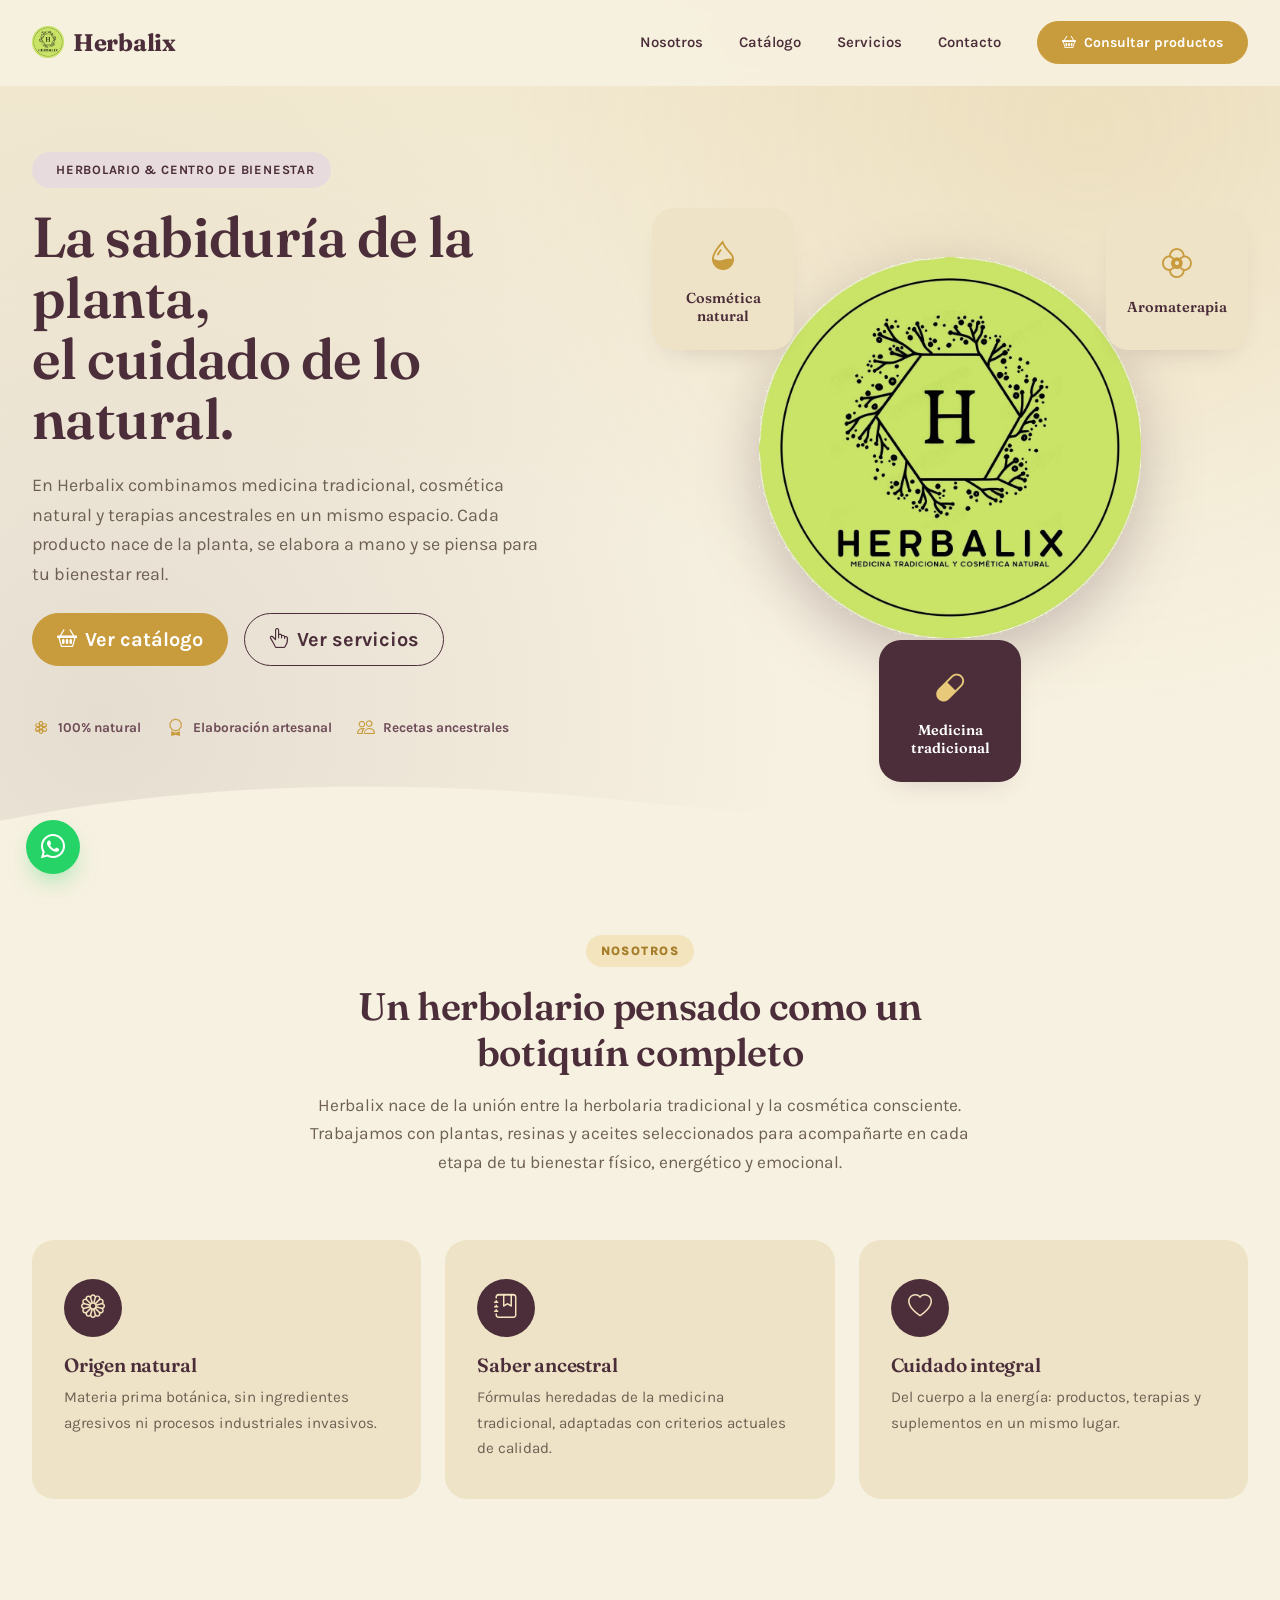
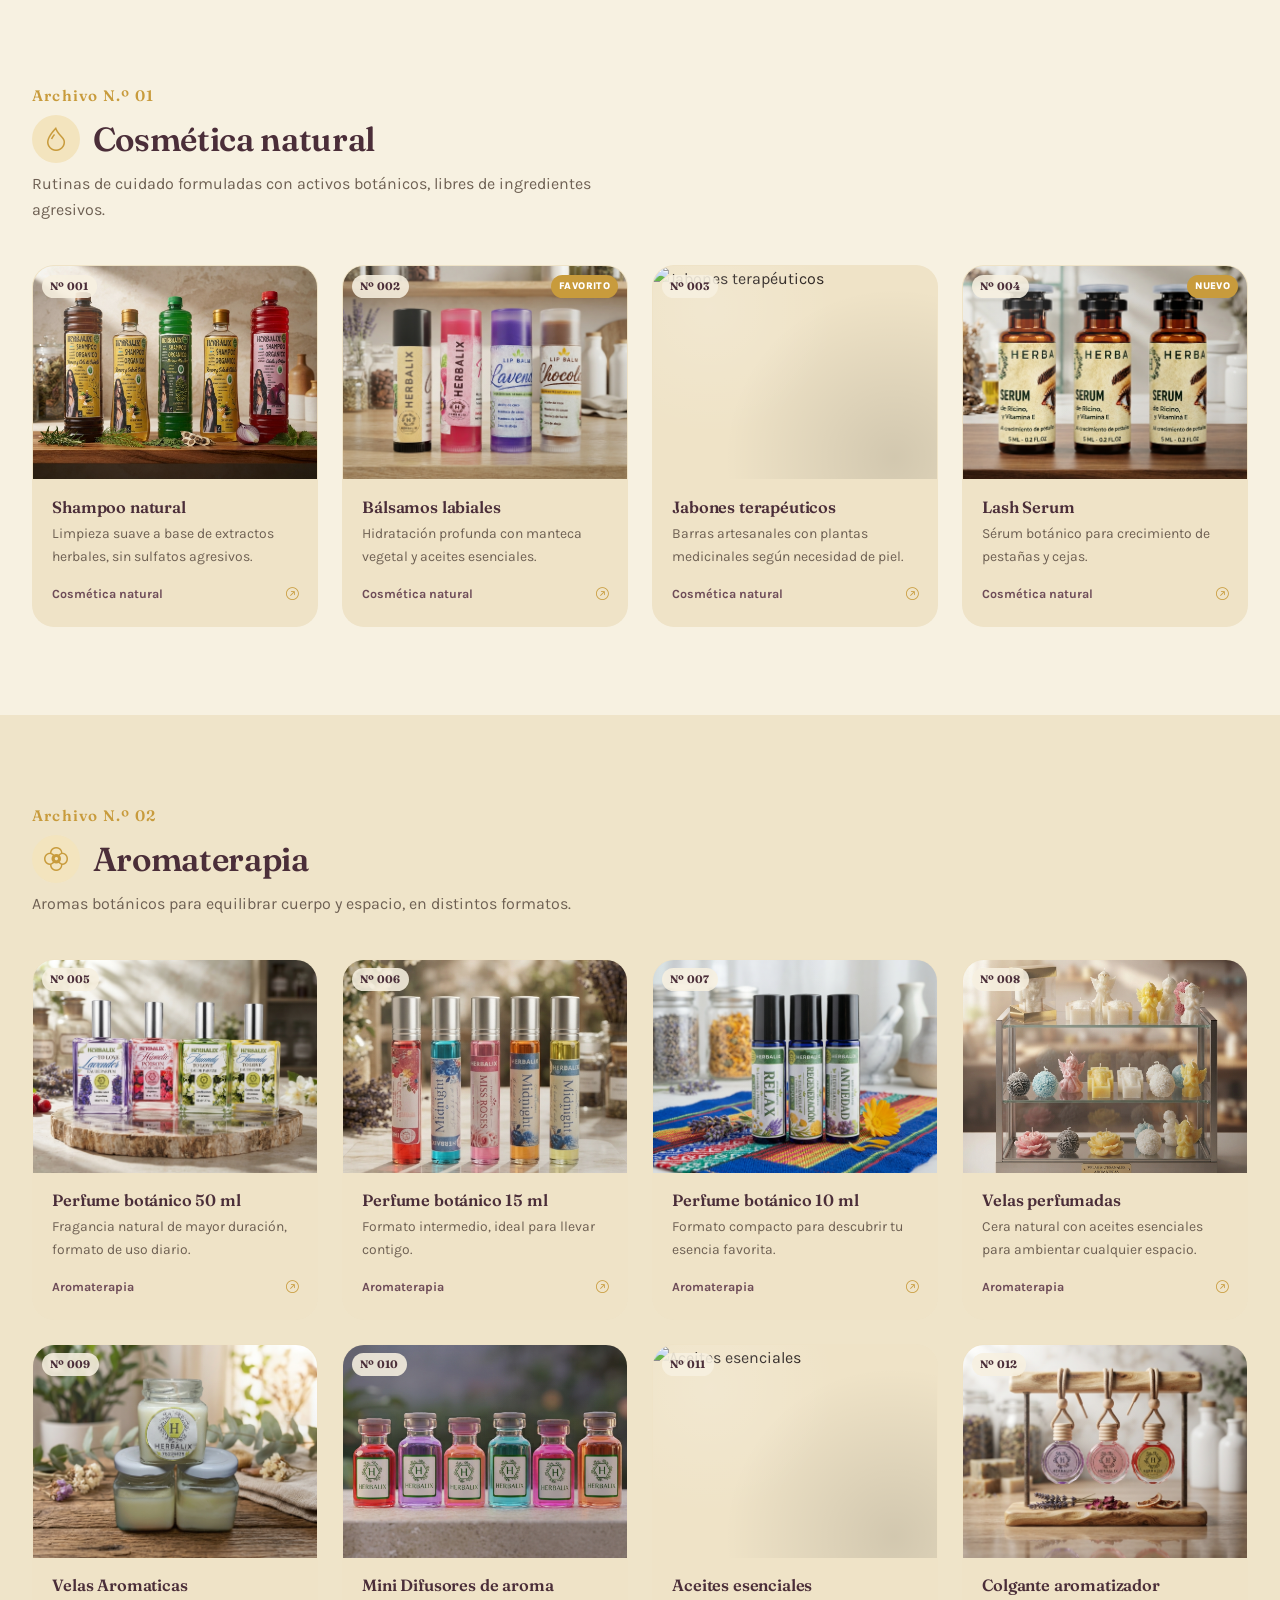
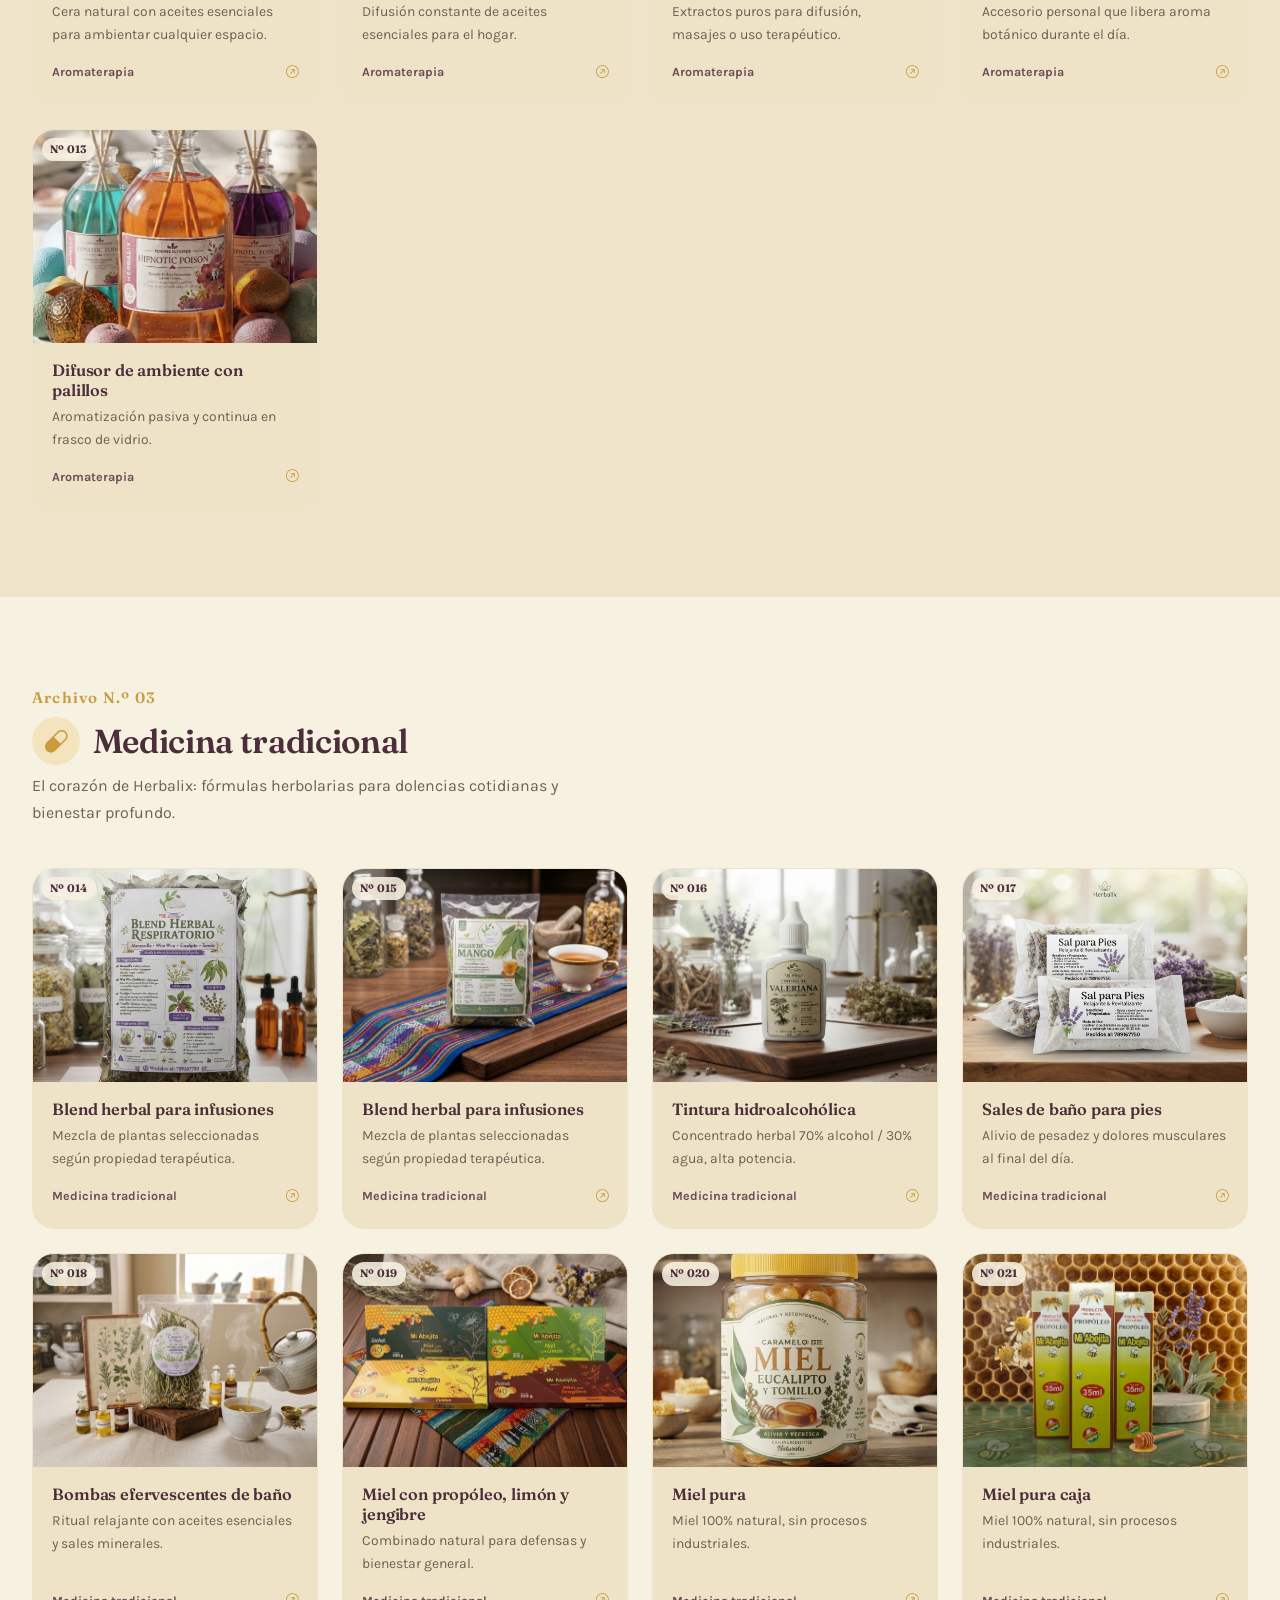
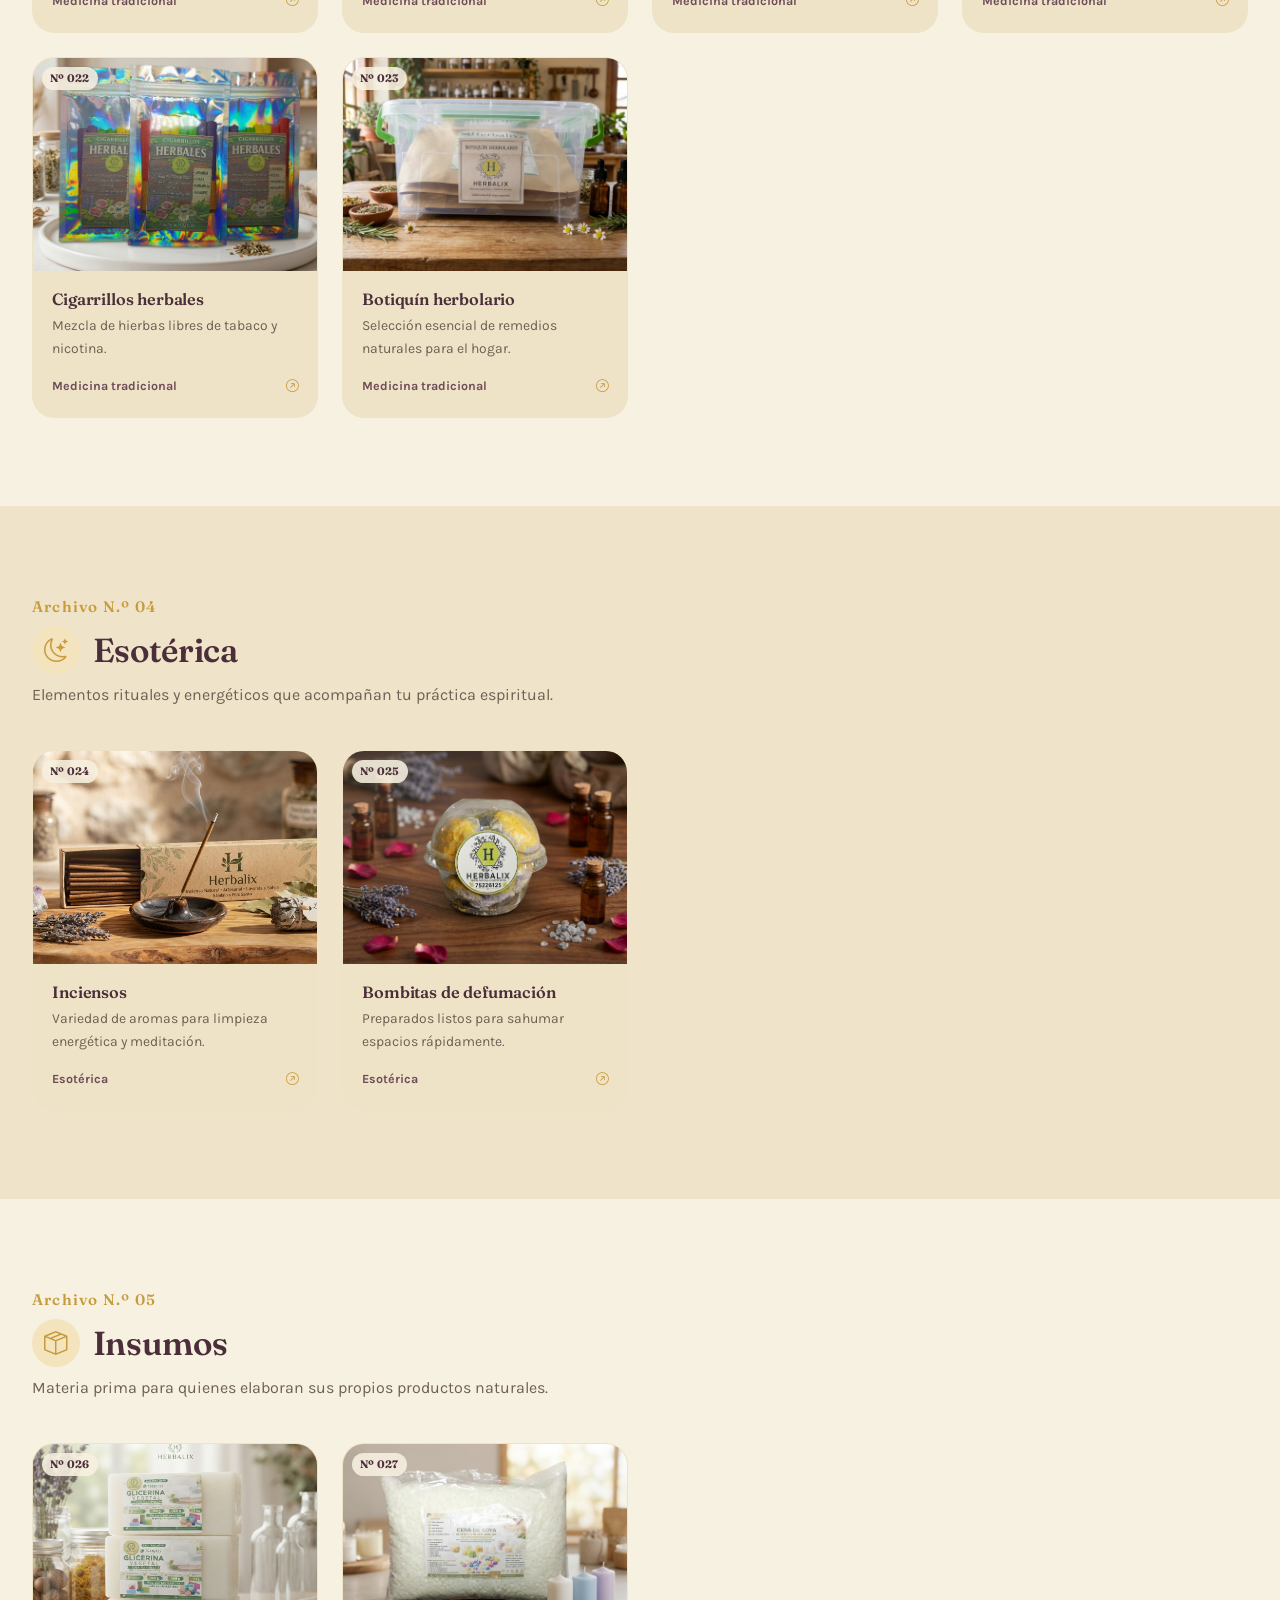
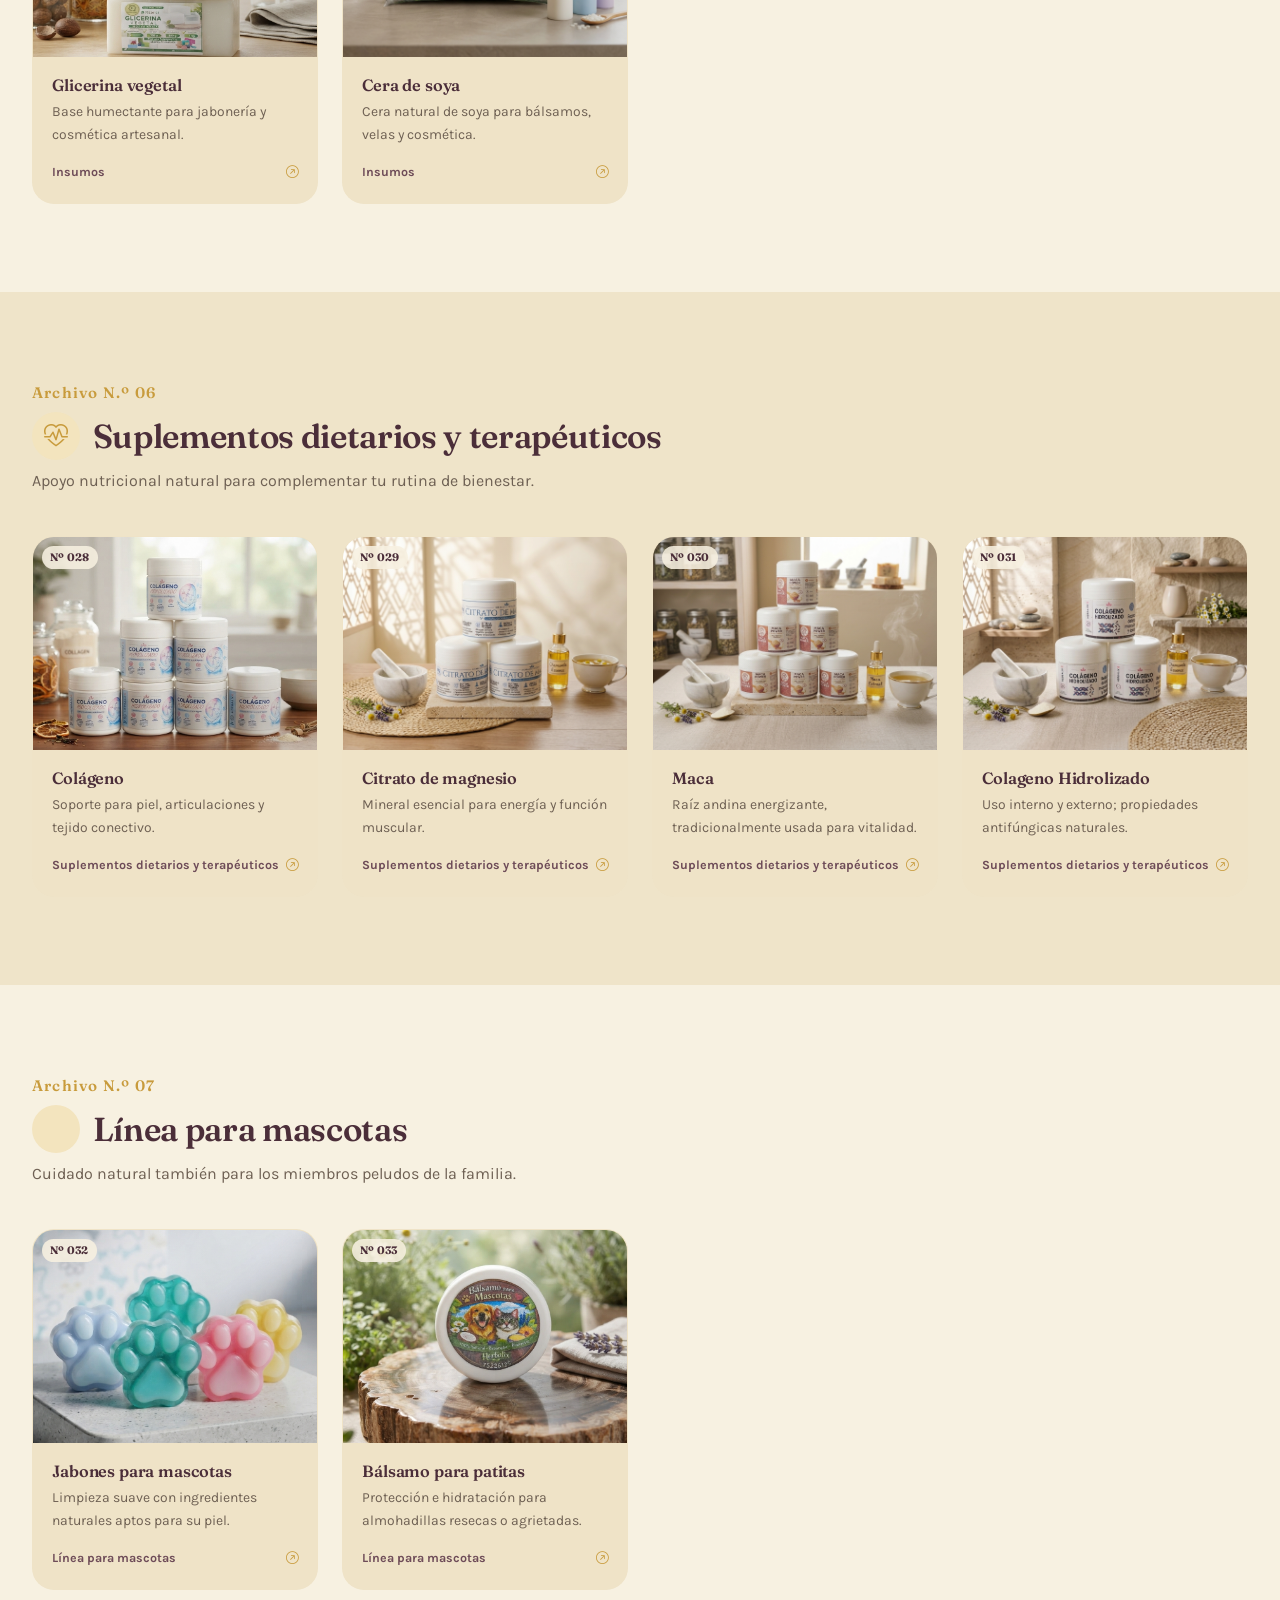
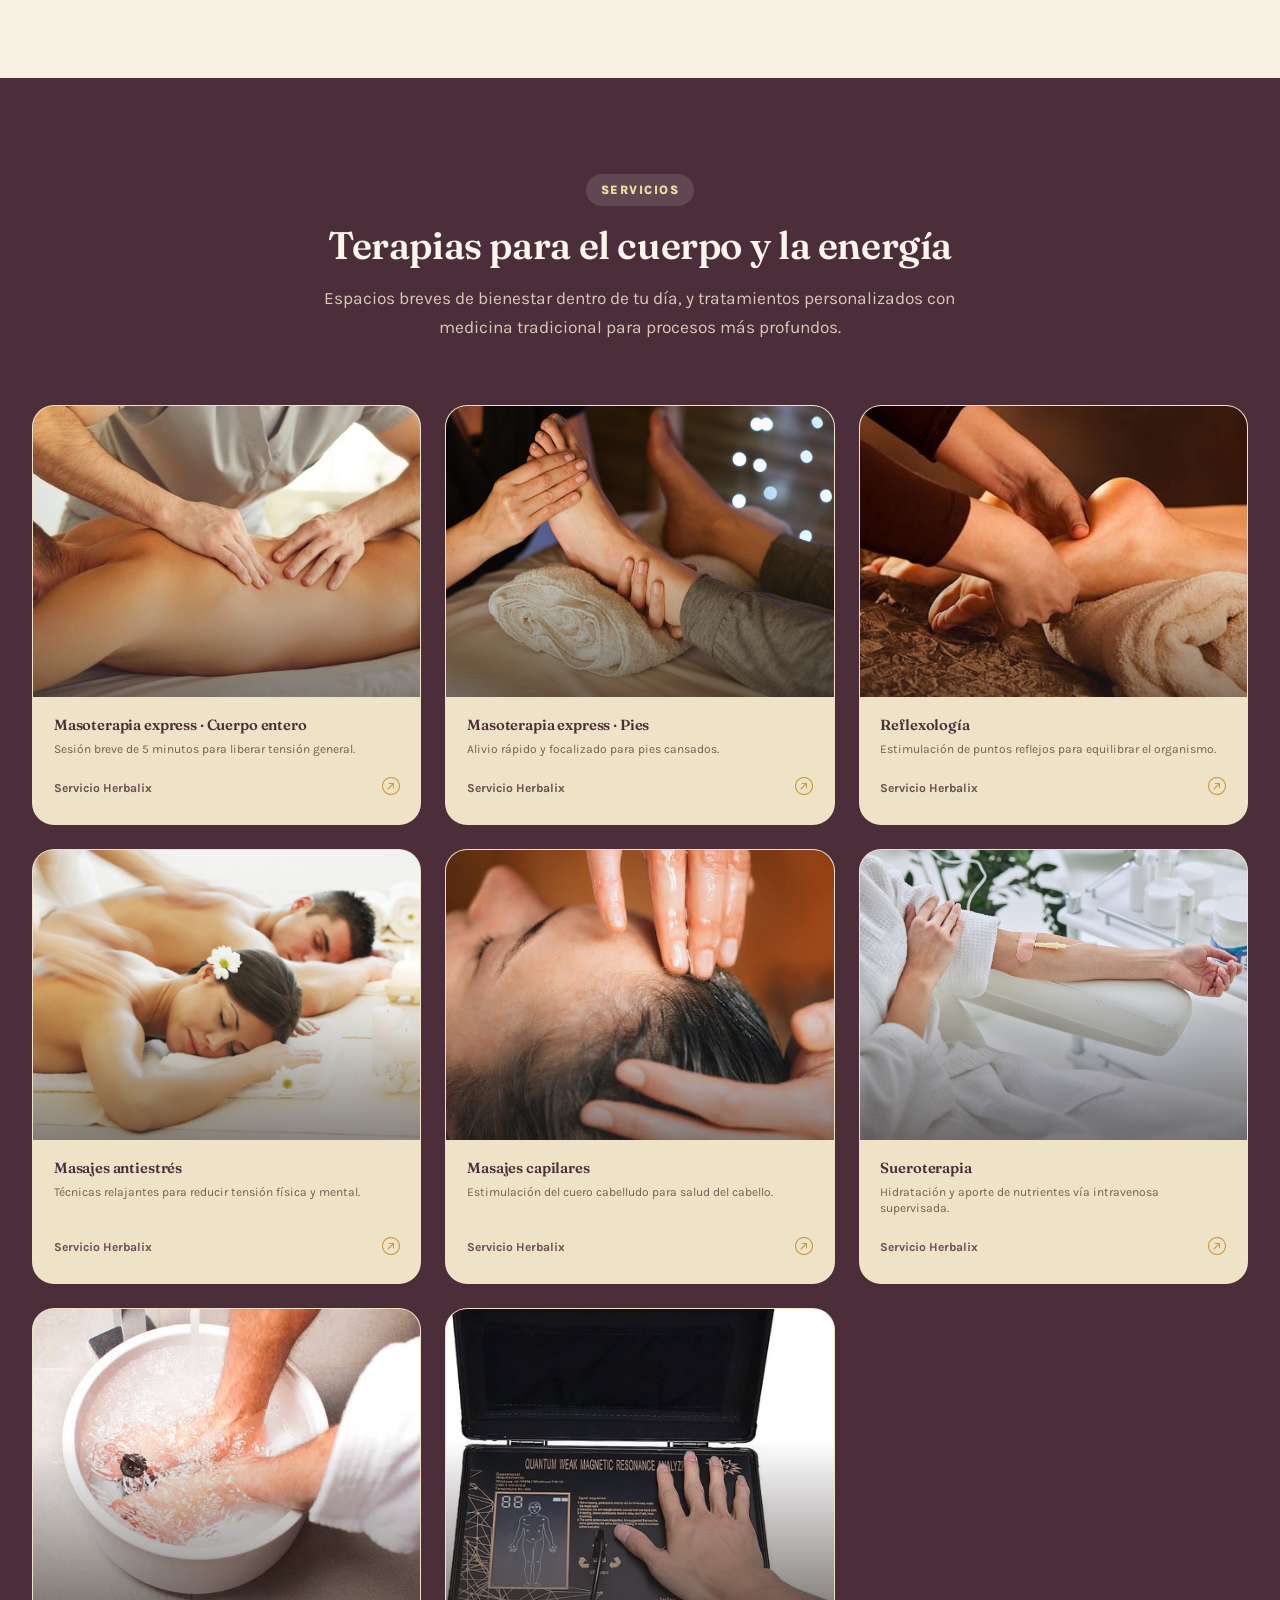
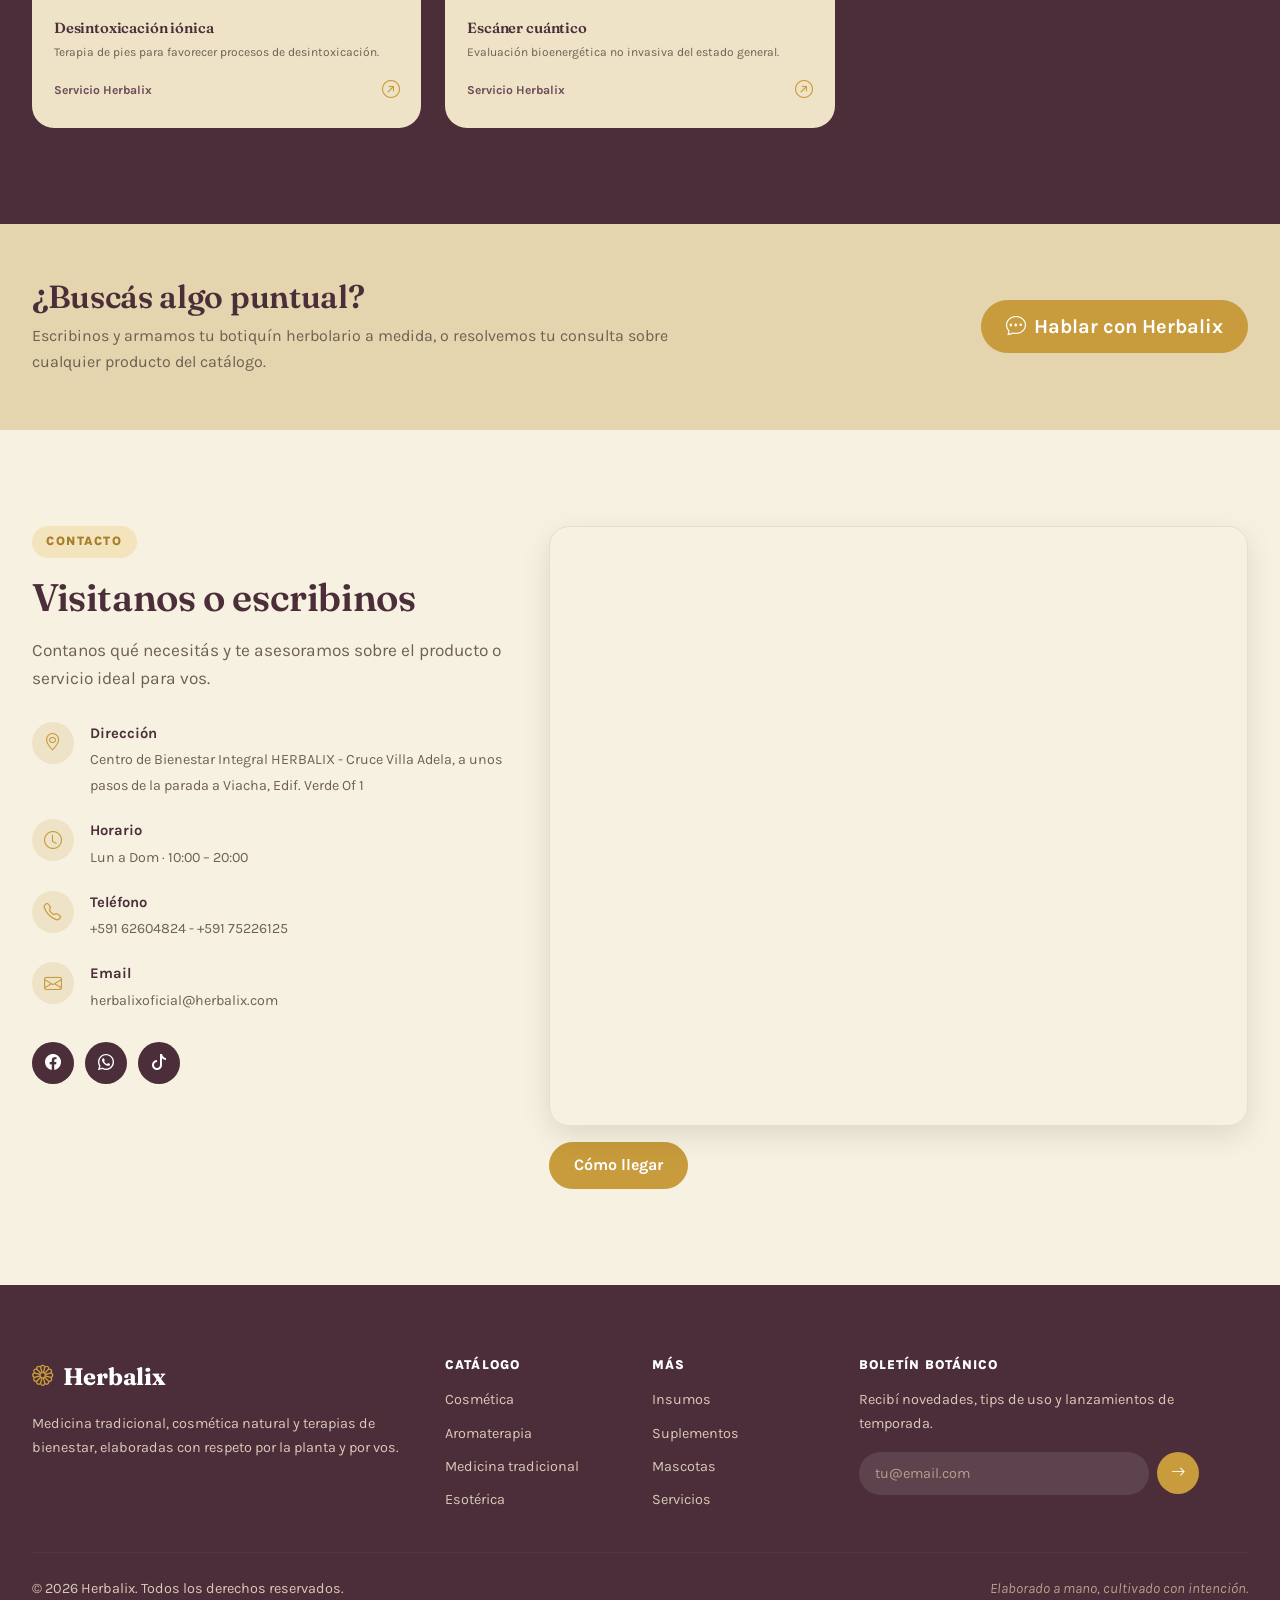
==== commit a4ce20f3: "Mapa" ====
--- a/index.html
+++ b/index.html
@@ -196,38 +196,66 @@
   <!-- ============ CONTACTO ============ -->
   <section class="hbx-section" id="contacto">
     <div class="container">
-      <div class="row g-5">
+      <div class="row g-4 align-items-stretch">
+
+        <!-- DATOS DE CONTACTO -->
         <div class="col-lg-5" data-reveal>
           <span class="hbx-tag">Contacto</span>
           <h2 class="hbx-h2">Visitanos o escribinos</h2>
-          <p class="hbx-lead">Contanos qué necesitás y te asesoramos sobre el producto o servicio ideal para vos.</p>
+
+          <p class="hbx-lead">
+            Contanos qué necesitás y te asesoramos sobre el producto
+            o servicio ideal para vos.
+          </p>
 
           <ul class="hbx-contact-list">
-            <li><i class="bi bi-geo-alt"></i>
-              <div><strong>Dirección</strong><span>Centro de Bienestar Integral HERBALIX - Cruce Villa Adela, a unos
-                  pasos de la parada a Viacha, Edif. Verde Of 1</span></div>
+            <li>
+              <i class="bi bi-geo-alt"></i>
+              <div>
+                <strong>Dirección</strong>
+                <span>Centro de Bienestar Integral HERBALIX - Cruce Villa Adela, a unos pasos de la parada a Viacha,
+                  Edif. Verde Of 1</span>
+              </div>
             </li>
-            <li><i class="bi bi-clock"></i>
-              <div><strong>Horario</strong><span>Lun a Dom · 10:00 – 20:00</span></div>
+
+            <li>
+              <i class="bi bi-clock"></i>
+              <div>
+                <strong>Horario</strong>
+                <span>Lun a Dom · 10:00 – 20:00</span>
+              </div>
             </li>
-            <li><i class="bi bi-telephone"></i>
-              <div><strong>Teléfono</strong><span>+591 62604824 - +591 75226125</span></div>
+
+            <li>
+              <i class="bi bi-telephone"></i>
+              <div>
+                <strong>Teléfono</strong>
+                <span>+591 62604824 - +591 75226125</span>
+              </div>
             </li>
-            <li><i class="bi bi-envelope"></i>
-              <div><strong>Email</strong><span>herbalixoficial@herbalix.com</span></div>
+
+            <li>
+              <i class="bi bi-envelope"></i>
+              <div>
+                <strong>Email</strong>
+                <span>herbalixoficial@herbalix.com</span>
+              </div>
             </li>
           </ul>
-
           <div class="hbx-social">
-            <!-- <a href="#" aria-label="Instagram"><i class="bi bi-instagram"></i></a> -->
-            <a href="https://www.facebook.com/herbalixbolivia" aria-label="Facebook"><i class="bi bi-facebook"></i></a>
-            <a href="https://wa.me/59162604824" aria-label="WhatsApp"><i class="bi bi-whatsapp"></i></a>
-            <a href="https://www.tiktok.com/@herbalix.bolivia" aria-label="TikTok"><i class="bi bi-tiktok"></i></a>
-          </div>
-        </div>
-
-
-
+            <a href="https://www.facebook.com/herbalixbolivia" aria-label="Facebook">
+              <i class="bi bi-facebook"></i>
+            </a>
+            <a href="https://wa.me/59162604824" aria-label="WhatsApp">
+              <i class="bi bi-whatsapp"></i>
+            </a>
+            <a href="https://www.tiktok.com/@herbalix.bolivia" aria-label="TikTok">
+              <i class="bi bi-tiktok"></i>
+            </a>
+          </div>
+        </div>
+        
+        <!-- MAPA -->
         <div class="col-lg-7" data-reveal data-reveal-delay="1">
           <div class="hbx-map-wrapper">
             <iframe src="https://maps.google.com/maps?q=-16.535505,-68.191818&z=16&output=embed"
@@ -239,14 +267,15 @@
           <div class="mt-3">
             <a href="https://maps.app.goo.gl/tDxbUv4Jk2MFkFKA8" target="_blank" rel="noopener noreferrer"
               class="btn hbx-btn-accent">
-              <i class="bi bi-geo-alt"></i>
               Cómo llegar
             </a>
           </div>
         </div>
-        
-      </div>
+
+      </div>
+    </div>
   </section>
+
 
   <!-- ============ FOOTER ============ -->
   <footer class="hbx-footer">
--- a/css/styles.css
+++ b/css/styles.css
@@ -1381,38 +1381,47 @@
 }
 
 
+/* MAPS */
+
+
+/* =========================================
+   GOOGLE MAPS - HERBALIX BOLIVIA
+========================================= */
+
 .hbx-map-wrapper {
-  position: relative;
-  width: 100%;
-  aspect-ratio: 16 / 10;
-  min-height: 280px;
-  overflow: hidden;
-  border-radius: 18px;
-  border: 1px solid rgba(0, 0, 0, 0.08);
-  box-shadow: 0 8px 25px rgba(0, 0, 0, 0.08);
+    position: relative;
+    display: block;
+    width: 100%;
+    height: 600px;
+    min-height: 600px;
+    overflow: hidden;
+    border-radius: 20px;
+    border: 1px solid rgba(0, 0, 0, 0.08);
+    box-shadow: 0 10px 30px rgba(0, 0, 0, 0.10);
 }
 
 .hbx-map-wrapper iframe {
-  position: absolute;
-  inset: 0;
-  width: 100%;
-  height: 100%;
-  border: 0;
-  display: block;
-}
-
-/* Tablets */
-@media (max-width: 991px) {
-  .hbx-map-wrapper {
-    aspect-ratio: 16 / 10;
-  }
-}
-
-/* Celulares */
-@media (max-width: 576px) {
-  .hbx-map-wrapper {
-    aspect-ratio: 4 / 3;
-    min-height: 260px;
-    border-radius: 14px;
-  }
-}+    position: absolute;
+    inset: 0;
+    display: block;
+    width: 100% !important;
+    height: 100% !important;
+    border: 0;
+}
+
+/* TABLETS */
+@media (max-width: 991.98px) {
+    .hbx-map-wrapper {
+        height: 480px;
+        min-height: 480px;
+    }
+}
+
+/* CELULARES */
+@media (max-width: 575.98px) {
+    .hbx-map-wrapper {
+        height: 400px;
+        min-height: 400px;
+        border-radius: 14px;
+    }
+}
